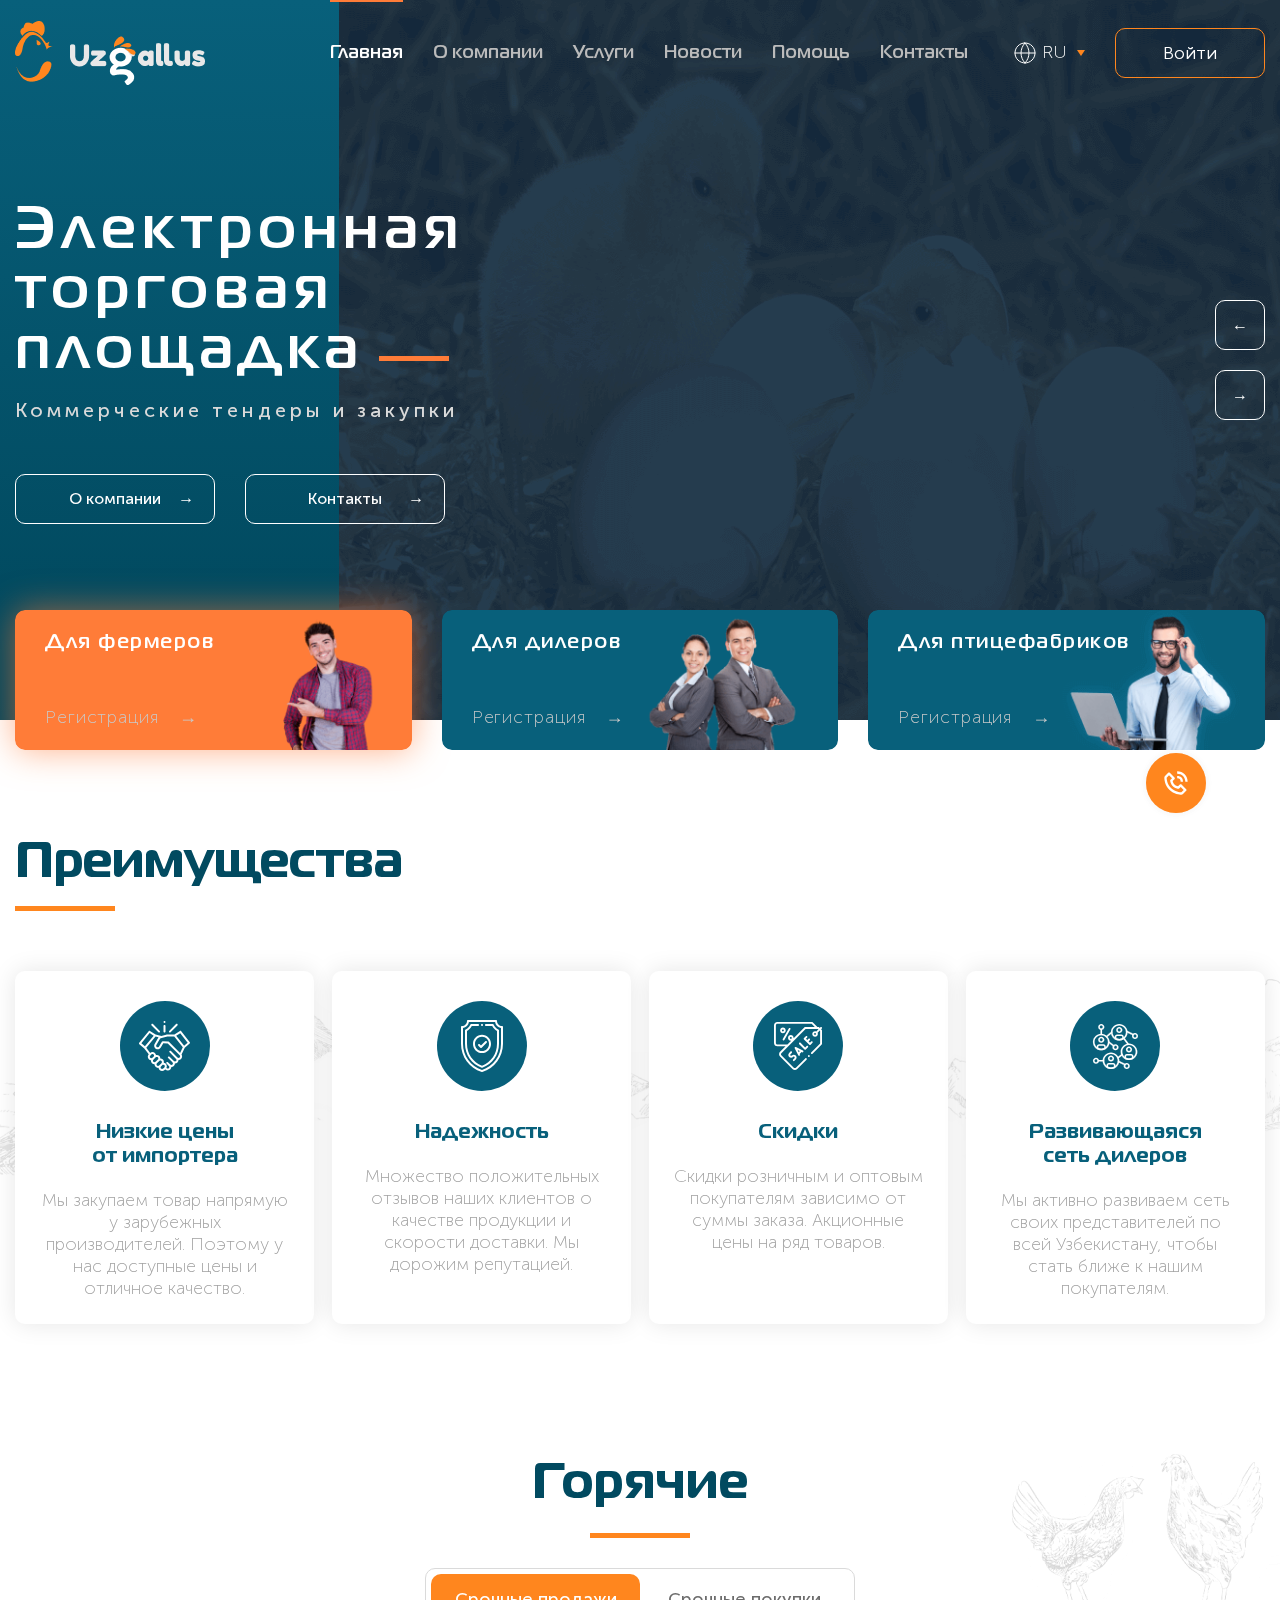
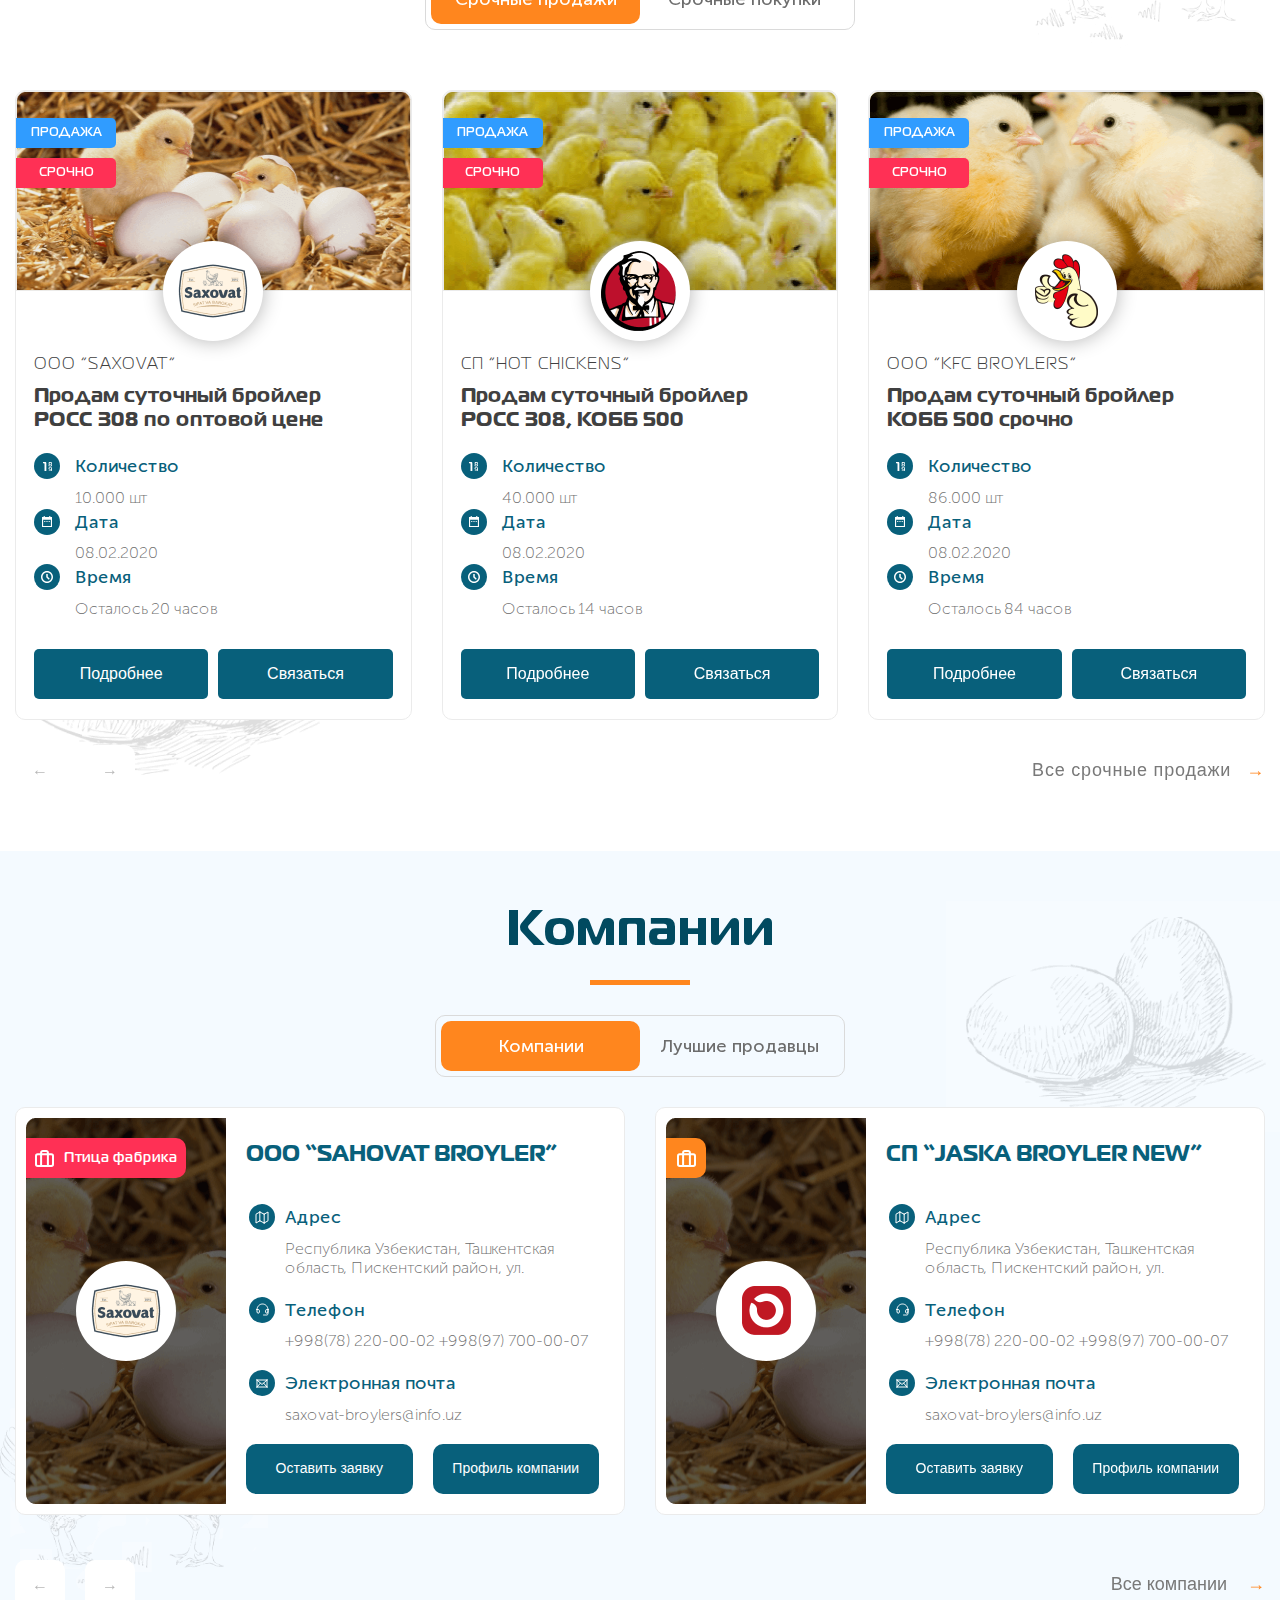
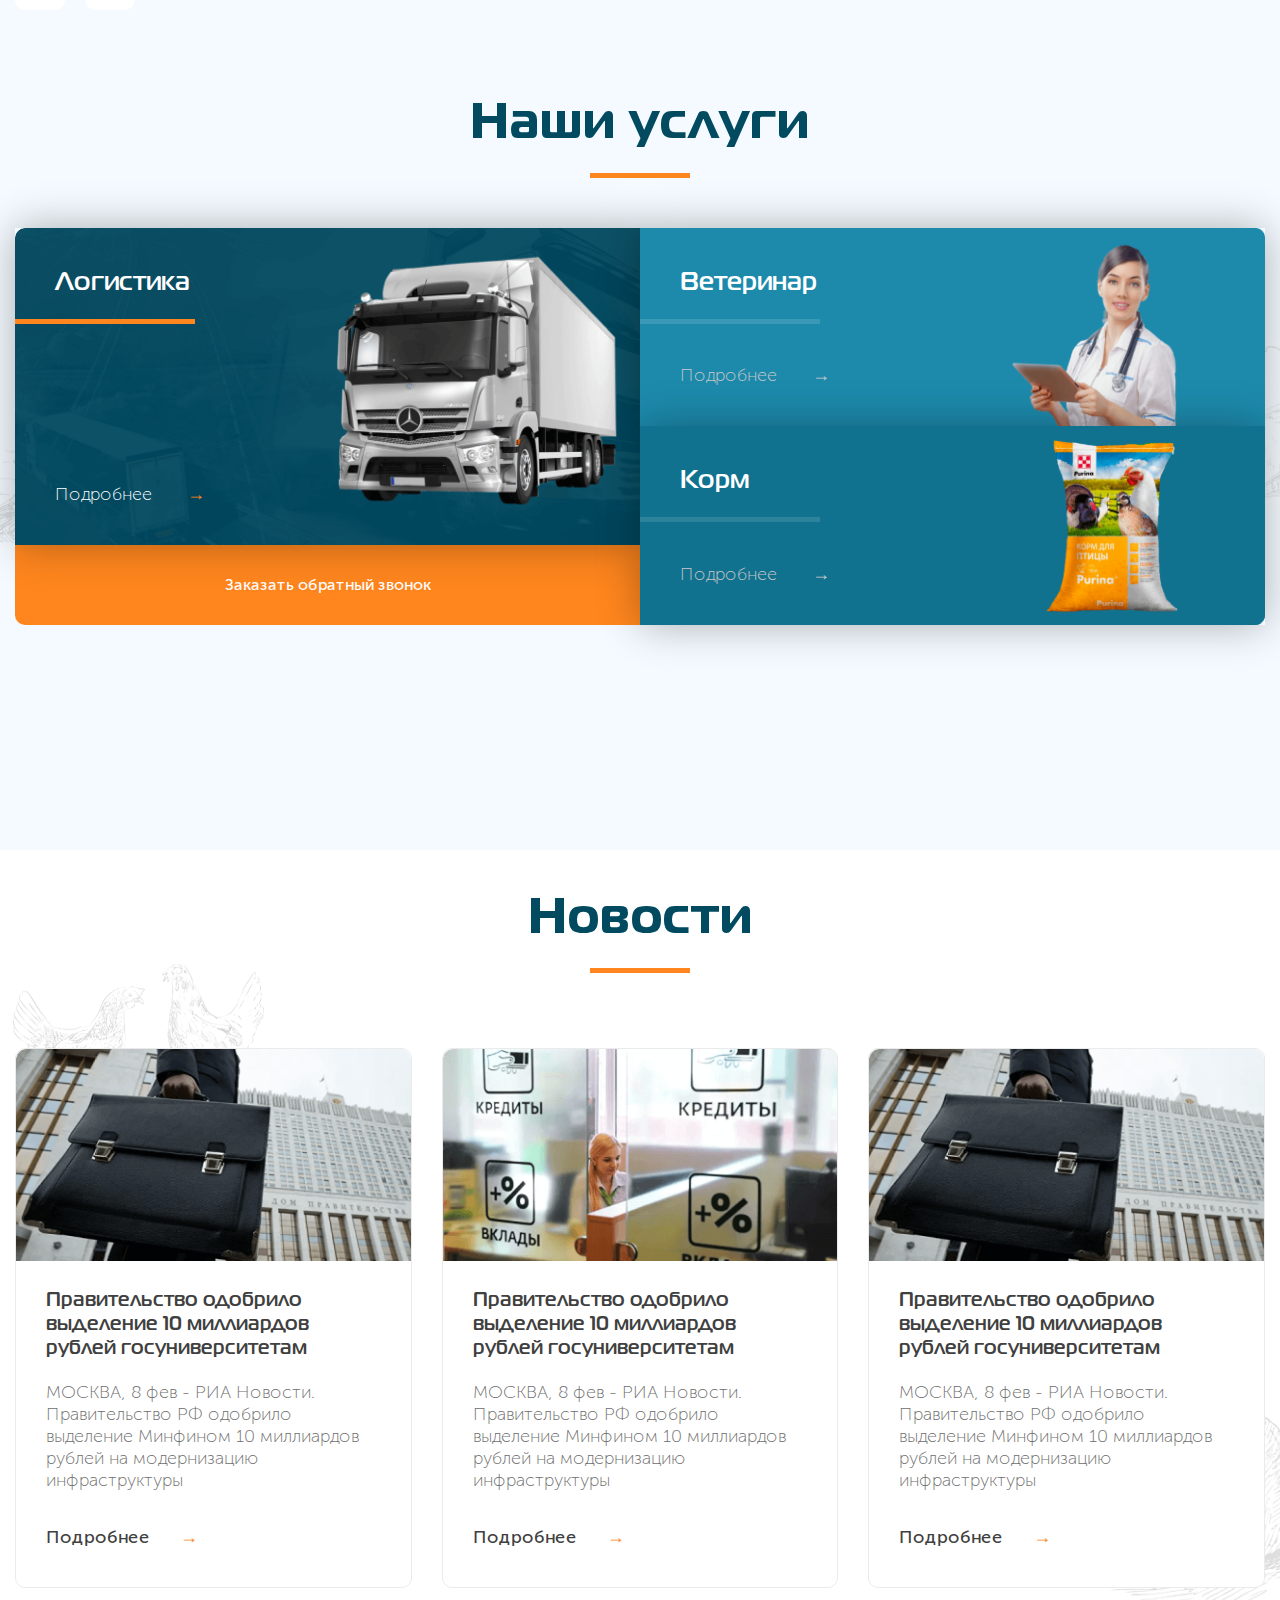
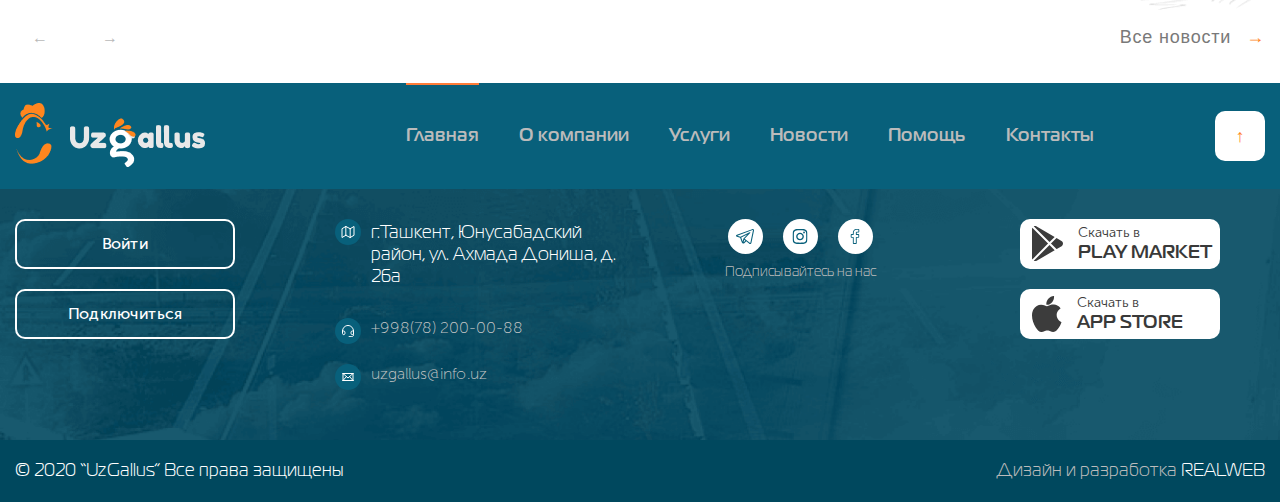
==== index.html @ 06e33c07 "add first" ====
<!DOCTYPE html>
<html lang="ru">
<head>
  <meta charset="utf-8"/>
  <meta name="viewport" content="width=device-width, initial-scale=1, shrink-to-fit=no"/>

  <link rel="shortcut icon" href="favicon/favicon.ico"/>
  <link rel="stylesheet" href="css/style.bundle.css"/>

  <title>Uzgallus</title>
</head>
<body>
<header class="header" id="top">
  <div class="container">
    <div class="row">
      <div class="col-12">
        <nav class="navbar navbar-expand-lg navbar-dark header_navbar">
          <a class="navbar-brand header_navbar_brand" href="/">
            <img src="./img/logo.png" alt="logo">
          </a>

          <div class="collapse navbar-collapse header_navbar_collapse" id="navbarHeaderContent">
            <ul class="navbar-nav header_navbar_collapse_nav">
              <li class="header_navbar_collapse_nav_item active">
                <div class="header_navbar_collapse_nav_item_pad">
                  <a class="header_navbar_collapse_nav_item_link" href="/">Главная</a>
                </div>
              </li>
              <li class="header_navbar_collapse_nav_item">
                <div class="header_navbar_collapse_nav_item_pad">
                  <a class="header_navbar_collapse_nav_item_link" href="/about.html">О компании</a>
                </div>
              </li>
              <li class="header_navbar_collapse_nav_item">
                <div class="header_navbar_collapse_nav_item_pad">
                  <a class="header_navbar_collapse_nav_item_link" href="/service.html">Услуги</a>
                </div>
              </li>
              <li class="header_navbar_collapse_nav_item">
                <div class="header_navbar_collapse_nav_item_pad">
                  <a class="header_navbar_collapse_nav_item_link" href="/news.html">Новости</a>
                </div>
              </li>
              <li class="header_navbar_collapse_nav_item">
                <div class="header_navbar_collapse_nav_item_pad">
                  <a class="header_navbar_collapse_nav_item_link" href="#">Помощь</a>
                </div>
              </li>
              <li class="header_navbar_collapse_nav_item">
                <div class="header_navbar_collapse_nav_item_pad">
                  <a class="header_navbar_collapse_nav_item_link" href="/contacts.html">Контакты</a>
                </div>
              </li>
            </ul>
          </div>
          <div class="header_navbar_lang">
            <ul class="nav">
              <div class="d-flex align-items-center dropdown">
                <a class="nav-link header_navbar_lang_menu_link" data-toggle="dropdown" href="#" role="button"
                   aria-haspopup="true" aria-expanded="false">
                  <span class="icon-bottom header_navbar_lang_menu_link-icon">
                    <svg width="24" height="24" viewBox="0 0 24 24" fill="none" xmlns="http://www.w3.org/2000/svg">
                      <path
                          d="M12 22C17.5228 22 22 17.5228 22 12C22 6.47715 17.5228 2 12 2C6.47715 2 2 6.47715 2 12C2 17.5228 6.47715 22 12 22Z"
                          stroke="white" stroke-linecap="round" stroke-linejoin="round"/>
                      <path d="M2 12H22" stroke="white" stroke-linecap="round" stroke-linejoin="round"/>
                      <path
                          d="M12 2C14.5013 4.73835 15.9228 8.29203 16 12C15.9228 15.708 14.5013 19.2616 12 22C9.49872 19.2616 8.07725 15.708 8 12C8.07725 8.29203 9.49872 4.73835 12 2V2Z"
                          stroke="white" stroke-linecap="round" stroke-linejoin="round"/>
                    </svg>
                  </span>
                  <span class="header_navbar_lang_menu_link-text">Ru</span>
                </a>
                <div class="dropdown-menu header_navbar_lang_menu_dropdown">
                  <a class="dropdown-item header_navbar_lang_menu_dropdown_item" href="#">Uz</a>
                  <a class="dropdown-item header_navbar_lang_menu_dropdown_item" href="#">En</a>
                </div>
              </div>
            </ul>
          </div>
          <div class="header_navbar_profile">
            <a class="btn btn-header" type="submit" href="#">Войти</a>
          </div>

          <button class="navbar-toggler order-lg-1" type="button" data-toggle="collapse" data-target="#navbarHeaderContent"
                  aria-controls="navbarHeaderContent" aria-expanded="false" aria-label="Toggle navigation">
            <span class="navbar-toggler-icon"></span>
          </button>
        </nav>
      </div>
    </div>
  </div>
</header>


<main>
  <section class="content">
    <div class="content_top">
      <div id="carouselExampleControls" class="carousel slide" data-ride="carousel" data-interval="false">
        <div class="carousel-inner">
          <div class="carousel-item active">
            <div class="content_top_img">
              <img src="./img/Rectangle 35.png" alt="content-top-img">
            </div>
            <div class="content_top_block">
              <div class="container">
                <div class="row">
                  <div class="col">
                    <div class="content_top_block_left">
                      <div class="content_top_block_left_info">
                        <h1>Электронная торговая площадка <span
                            class="content_top_block_left_info_hyphen"></span></h1>
                        <p>Коммерческие тендеры и закупки</p>
                      </div>
                      <div class="content_top_block_left_btn">
                        <a href="#" class="btn">
                          О компании
                        </a>
                        <a href="#" class="btn">
                          Контакты
                        </a>
                      </div>
                    </div>
                  </div>
                </div>
              </div>
            </div>
          </div>
          <div class="carousel-item">
            <div class="content_top_img">
              <img src="./img/Rectangle 35.png" alt="content-top-img">
            </div>
            <div class="content_top_block">
              <div class="container">
                <div class="row">
                  <div class="col">
                    <div class="content_top_block_left">
                      <div class="content_top_block_left_info">
                        <h1>Электронная торговая площадка <span
                            class="content_top_block_left_info_hyphen"></span></h1>
                        <p>Коммерческие тендеры и закупки</p>
                      </div>
                      <div class="content_top_block_left_btn">
                        <a href="#" class="btn">
                          О компании
                        </a>
                        <a href="#" class="btn">
                          Контакты
                        </a>
                      </div>
                    </div>
                  </div>
                </div>
              </div>
            </div>
          </div>
          <div class="carousel-item">
            <div class="content_top_img">
              <img src="./img/Rectangle 35.png" alt="content-top-img">
            </div>
            <div class="content_top_block">
              <div class="container">
                <div class="row">
                  <div class="col">
                    <div class="content_top_block_left">
                      <div class="content_top_block_left_info">
                        <h1>Электронная торговая площадка <span
                            class="content_top_block_left_info_hyphen"></span></h1>
                        <p>Коммерческие тендеры и закупки</p>
                      </div>
                      <div class="content_top_block_left_btn">
                        <a href="#" class="btn">
                          О компании
                        </a>
                        <a href="#" class="btn">
                          Контакты
                        </a>
                      </div>
                    </div>
                  </div>
                </div>
              </div>
            </div>
          </div>
        </div>
        <div class="content_top_right">
          <div class="container">
            <div class="row">
              <div class="col-12">
                <div class="content_top_right_control">
                  <div class="content_top_right_arrow carousel-control-prev">
                    <a class="btn content_top_right_arrow-left" href="#carouselExampleControls"
                       role="button" data-slide="prev">←</a>
                  </div>
                  <div class="content_top_right_arrow carousel-control-next">
                    <a class="btn content_top_right_arrow-right" href="#carouselExampleControls"
                       role="button" data-slide="next">→</a>
                  </div>
                </div>
              </div>
            </div>
          </div>
        </div>
      </div>
    </div>
    <div class="content_registr">
      <div class="container">
        <div class="row">
          <div class="col-lg-4 col-md-6">
            <div class="content_registr_block">
              <a href="#" class="content_registr_block_url registr_shadow" data-toggle="modal" data-target="#RegistrModalCenter">
                <img src="./img/registr-1.png" alt="content-registr">
                <div class="content_registr_block_url_info">
                  <h4>Для фермеров</h4>
                  <p>Регистрация <span>→</span></p>
                </div>
              </a>
            </div>
          </div>
          <div class="col-lg-4 col-md-6">
            <div class="content_registr_block">
              <a href="#" class="content_registr_block_url">
                <img src="./img/registr-2.png" alt="content-registr">
                <div class="content_registr_block_url_info">
                  <h4>Для дилеров</h4>
                  <p>Регистрация <span>→</span></p>
                </div>
              </a>
            </div>
          </div>
          <div class="col-lg-4">
            <div class="content_registr_block">
              <a href="#" class="content_registr_block_url content_registr_block_center">
                <img src="./img/registr-3.png" alt="content-registr">
                <div class="content_registr_block_url_info">
                  <h4>Для птицефабриков</h4>
                  <p>Регистрация <span>→</span></p>
                </div>
              </a>
            </div>
          </div>
        </div>
      </div>
    </div>
    <div class="content_benefits">
      <div class="content_benefits_img">
        <img src="./img/benefist.png" alt="benefist-img">
      </div>
      <div class="container">
        <div class="row">
          <div class="col-12">
            <div class="content_benefits_header">
              <h2>Преимущества</h2>
              <span></span>
            </div>
          </div>
        </div>
        <div class="row no-gutters">
          <div class="col-sm-6 col-lg-3 content_benefits_col">
            <div class="content_benefits_pad">
              <div class="content_benefits_block">
                <div class="content_benefits_block_icon">
                  <img src="./img/icon/partner-min.svg" alt="parner">
                </div>
                <div class="content_benefits_block_info">
                  <h4>Низкие цены <br/> от импортера</h4>
                  <p>Мы закупаем товар напрямую у зарубежных производителей. Поэтому у нас доступные цены
                    и отличное качество.</p>
                </div>
              </div>
            </div>
          </div>
          <div class="col-sm-6 col-lg-3 content_benefits_col">
            <div class="content_benefits_pad">
              <div class="content_benefits_block">
                <div class="content_benefits_block_icon">
                  <img src="./img/icon/shield-min.svg" alt="parner">
                </div>
                <div class="content_benefits_block_info">
                  <h4>Надежность</h4>
                  <p>Множество положительных отзывов наших клиентов о качестве продукции и скорости
                    доставки. Мы дорожим репутацией.</p>
                </div>
              </div>
            </div>
          </div>
          <div class="col-sm-6 col-lg-3 content_benefits_col">
            <div class="content_benefits_pad">
              <div class="content_benefits_block">
                <div class="content_benefits_block_icon">
                  <img src="./img/icon/sales-min.svg" alt="parner">
                </div>
                <div class="content_benefits_block_info">
                  <h4>Скидки</h4>
                  <p>Скидки розничным и оптовым покупателям зависимо от суммы заказа. Акционные цены на
                    ряд товаров.</p>
                </div>
              </div>
            </div>
          </div>
          <div class="col-sm-6 col-lg-3 content_benefits_col">
            <div class="content_benefits_pad">
              <div class="content_benefits_block">
                <div class="content_benefits_block_icon">
                  <img src="./img/icon/net-min.svg" alt="parner">
                </div>
                <div class="content_benefits_block_info">
                  <h4>Развивающаяся <br/> сеть дилеров</h4>
                  <p>Мы активно развиваем сеть своих представителей по всей Узбекистану, чтобы стать ближе
                    к нашим покупателям.</p>
                </div>
              </div>
            </div>
          </div>
        </div>
      </div>
    </div>
    <div class="content_hot">
      <div class="content_hot_img">
        <div class="content_hot_img_left">
          <img src="./img/imaps-eggs 2.png" alt="company-left-img">
        </div>
        <div class="content_hot_img_right">
          <img src="./img/imain-chickens 1.png" alt="company-right-img">
        </div>
      </div>
      <div class="container">
        <div class="row">
          <div class="col-12">
            <div class="content_hot_header">
              <h2>Горячие</h2>
              <span></span>
            </div>
            <div class="content_hot_tab">
              <ul class="nav content_hot_tab_nav" role="tablist">
                <li class="nav-item content_hot_tab_nav_item">
                  <a class="nav-link content_hot_tab_nav_item_link active" id="sales-tab"
                     data-toggle="pill" href="#sales" role="tab" aria-controls="sales"
                     aria-selected="true">
                    Срочные продажи
                  </a>
                </li>
                <li class="nav-item content_hot_tab_nav_item">
                  <a class="nav-link content_hot_tab_nav_item_link" id="purchases-tab"
                     data-toggle="pill" href="#purchases" role="tab" aria-controls="purchases"
                     aria-selected="false">
                    Срочные покупки
                  </a>
                </li>
              </ul>
            </div>
          </div>
        </div>
        <div class="content_hot_tab-content">
          <div class="tab-content">
            <div class="tab-pane fade show text-center active tab_content" id="sales" role="tabpanel"
                 aria-labelledby="home-tab">
              <div id="carousel-fourth" class="carousel slide" data-ride="carousel" data-interval="false">
                <div class="carousel-inner">
                  <div class="carousel-item active">
                    <div class="row">
                      <div class="col-md-4">
                        <div class="content_hot_pad">
                          <div class="content_hot_block">
                            <div class="content_hot_block_img">
                              <img src="./img/Rectangle 582.png" alt="company-img" class="content_hot_block_img-main">
                              <div class="content_hot_block_img_info">
                                <div class="content_hot_block_img_info_top">
                                  <div
                                      class="content_hot_block_img_info_top_child content_hot_block_img_info_top_child_blue">
                                    <p>ПРОДАЖА</p>
                                  </div>
                                  <div
                                      class="content_hot_block_img_info_top_child content_hot_block_img_info_top_child_red">
                                    <p>СРОЧНО</p>
                                  </div>
                                </div>
                                <div class="content_hot_block_img_info_center">
                                  <img src="./img/saxovat.png" alt="company-img-info">
                                </div>
                              </div>
                            </div>
                            <div class="content_hot_block_info">
                              <div class="content_hot_block_info_header">
                                <p>OOO ”SAXOVAT”</p>
                                <h3>Продам суточный бройлер РОСС 308 по оптовой
                                  цене</h3>
                              </div>
                              <div class="content_hot_block_info_center">
                                <div class="content_hot_block_info_center_icon">
                                  <img src="./img/icon/quantity-min.svg" alt="quently-img">
                                </div>
                                <div class="content_hot_block_info_center_text">
                                  <h4>Количество</h4>
                                  <p>10.000 шт</p>
                                </div>
                              </div>
                              <div class="content_hot_block_info_center content_hot_block_info_center_pad">
                                <div class="content_hot_block_info_center_icon">
                                  <img src="./img/icon/date-min.svg" alt="date-img">
                                </div>
                                <div class="content_hot_block_info_center_text">
                                  <h4>Дата</h4>
                                  <p>08.02.2020</p>
                                </div>
                              </div>
                              <div class="content_hot_block_info_center content_hot_block_info_center_pad">
                                <div class="content_hot_block_info_center_icon">
                                  <img src="./img/icon/clock-min.svg" alt="clock-img">
                                </div>
                                <div class="content_hot_block_info_center_text">
                                  <h4>Время</h4>
                                  <p>Осталось 20 часов</p>
                                </div>
                              </div>
                              <div class="content_hot_block_info_footer">
                                <a href="#" class="btn btn-blue">Подробнее</a>
                                <a href="#" class="btn btn-blue">Связаться </a>
                              </div>
                            </div>
                          </div>
                        </div>
                      </div>
                      <div class="col-md-4">
                        <div class="content_hot_pad">
                          <div class="content_hot_block">
                            <div class="content_hot_block_img">
                              <img src="./img/Rectangle 608.png" alt="company-img" class="content_hot_block_img-main">
                              <div class="content_hot_block_img_info">
                                <div class="content_hot_block_img_info_top">
                                  <div
                                      class="content_hot_block_img_info_top_child content_hot_block_img_info_top_child_blue">
                                    <p>ПРОДАЖА</p>
                                  </div>
                                  <div
                                      class="content_hot_block_img_info_top_child content_hot_block_img_info_top_child_red">
                                    <p>СРОЧНО</p>
                                  </div>
                                </div>
                                <div class="content_hot_block_img_info_center">
                                  <img src="./img/icon-second.png"
                                       alt="company-img-info">
                                </div>
                              </div>
                            </div>
                            <div class="content_hot_block_info">
                              <div class="content_hot_block_info_header">
                                <p>СП ”HOT CHICKENS” </p>
                                <h3>Продам суточный бройлер РОСС 308, КОББ 500 </h3>
                              </div>
                              <div class="content_hot_block_info_center">
                                <div class="content_hot_block_info_center_icon">
                                  <img src="./img/icon/quantity-min.svg" alt="quently-img">
                                </div>
                                <div class="content_hot_block_info_center_text">
                                  <h4>Количество</h4>
                                  <p>40.000 шт</p>
                                </div>
                              </div>
                              <div class="content_hot_block_info_center content_hot_block_info_center_pad">
                                <div class="content_hot_block_info_center_icon">
                                  <img src="./img/icon/date-min.svg" alt="date-img">
                                </div>
                                <div class="content_hot_block_info_center_text">
                                  <h4>Дата</h4>
                                  <p>08.02.2020</p>
                                </div>
                              </div>
                              <div class="content_hot_block_info_center content_hot_block_info_center_pad">
                                <div class="content_hot_block_info_center_icon">
                                  <img src="./img/icon/clock-min.svg" alt="clock-img">
                                </div>
                                <div class="content_hot_block_info_center_text">
                                  <h4>Время</h4>
                                  <p>Осталось 14 часов</p>
                                </div>
                              </div>
                              <div class="content_hot_block_info_footer">
                                <a href="#" class="btn btn-blue">Подробнее</a>
                                <a href="#" class="btn btn-blue">Связаться </a>
                              </div>
                            </div>
                          </div>
                        </div>
                      </div>
                      <div class="col-md-4">
                        <div class="content_hot_pad">
                          <div class="content_hot_block">
                            <div class="content_hot_block_img">
                              <img src="./img/Rectangle 614.png" alt="company-img" class="content_hot_block_img-main">
                              <div class="content_hot_block_img_info">
                                <div class="content_hot_block_img_info_top">
                                  <div
                                      class="content_hot_block_img_info_top_child content_hot_block_img_info_top_child_blue">
                                    <p>ПРОДАЖА</p>
                                  </div>
                                  <div
                                      class="content_hot_block_img_info_top_child content_hot_block_img_info_top_child_red">
                                    <p>СРОЧНО</p>
                                  </div>
                                </div>
                                <div class="content_hot_block_img_info_center">
                                  <img src="./img/icon-third.png"
                                       alt="company-img-info">
                                </div>
                              </div>
                            </div>
                            <div class="content_hot_block_info">
                              <div class="content_hot_block_info_header">
                                <p>OOO ”KFC BROYLERS”</p>
                                <h3>Продам суточный бройлер КОББ 500 срочно</h3>
                              </div>
                              <div class="content_hot_block_info_center">
                                <div class="content_hot_block_info_center_icon">
                                  <img src="./img/icon/quantity-min.svg" alt="quently-img">
                                </div>
                                <div class="content_hot_block_info_center_text">
                                  <h4>Количество</h4>
                                  <p>86.000 шт</p>
                                </div>
                              </div>
                              <div class="content_hot_block_info_center content_hot_block_info_center_pad">
                                <div class="content_hot_block_info_center_icon">
                                  <img src="./img/icon/date-min.svg" alt="date-img">
                                </div>
                                <div class="content_hot_block_info_center_text">
                                  <h4>Дата</h4>
                                  <p>08.02.2020</p>
                                </div>
                              </div>
                              <div class="content_hot_block_info_center content_hot_block_info_center_pad">
                                <div class="content_hot_block_info_center_icon">
                                  <img src="./img/icon/clock-min.svg" alt="clock-img">
                                </div>
                                <div class="content_hot_block_info_center_text">
                                  <h4>Время</h4>
                                  <p>Осталось 84 часов</p>
                                </div>
                              </div>
                              <div class="content_hot_block_info_footer">
                                <a href="#" class="btn btn-blue">Подробнее</a>
                                <a href="#" class="btn btn-blue">Связаться </a>
                              </div>
                            </div>
                          </div>
                        </div>
                      </div>
                    </div>
                  </div>
                  <div class="carousel-item">
                    <div class="row">
                      <div class="col-md-4">
                        <div class="content_hot_pad">
                          <div class="content_hot_block">
                            <div class="content_hot_block_img">
                              <img src="./img/Rectangle 582.png" alt="company-img" class="content_hot_block_img-main">
                              <div class="content_hot_block_img_info">
                                <div class="content_hot_block_img_info_top">
                                  <div
                                      class="content_hot_block_img_info_top_child content_hot_block_img_info_top_child_blue">
                                    <p>ПРОДАЖА</p>
                                  </div>
                                  <div
                                      class="content_hot_block_img_info_top_child content_hot_block_img_info_top_child_red">
                                    <p>СРОЧНО</p>
                                  </div>
                                </div>
                                <div class="content_hot_block_img_info_center">
                                  <img src="./img/saxovat.png" alt="company-img-info">
                                </div>
                              </div>
                            </div>
                            <div class="content_hot_block_info">
                              <div class="content_hot_block_info_header">
                                <p>OOO ”SAXOVAT”</p>
                                <h3>Продам суточный бройлер РОСС 308 по оптовой
                                  цене</h3>
                              </div>
                              <div class="content_hot_block_info_center">
                                <div class="content_hot_block_info_center_icon">
                                  <img src="./img/icon/quantity-min.svg" alt="quently-img">
                                </div>
                                <div class="content_hot_block_info_center_text">
                                  <h4>Количество</h4>
                                  <p>10.000 шт</p>
                                </div>
                              </div>
                              <div class="content_hot_block_info_center content_hot_block_info_center_pad">
                                <div class="content_hot_block_info_center_icon">
                                  <img src="./img/icon/date-min.svg" alt="date-img">
                                </div>
                                <div class="content_hot_block_info_center_text">
                                  <h4>Дата</h4>
                                  <p>08.02.2020</p>
                                </div>
                              </div>
                              <div class="content_hot_block_info_center content_hot_block_info_center_pad">
                                <div class="content_hot_block_info_center_icon">
                                  <img src="./img/icon/clock-min.svg" alt="clock-img">
                                </div>
                                <div class="content_hot_block_info_center_text">
                                  <h4>Время</h4>
                                  <p>Осталось 20 часов</p>
                                </div>
                              </div>
                              <div class="content_hot_block_info_footer">
                                <a href="#" class="btn btn-blue">Подробнее</a>
                                <a href="#" class="btn btn-blue">Связаться </a>
                              </div>
                            </div>
                          </div>
                        </div>
                      </div>
                      <div class="col-md-4">
                        <div class="content_hot_pad">
                          <div class="content_hot_block">
                            <div class="content_hot_block_img">
                              <img src="./img/Rectangle 608.png" alt="company-img" class="content_hot_block_img-main">
                              <div class="content_hot_block_img_info">
                                <div class="content_hot_block_img_info_top">
                                  <div
                                      class="content_hot_block_img_info_top_child content_hot_block_img_info_top_child_blue">
                                    <p>ПРОДАЖА</p>
                                  </div>
                                  <div
                                      class="content_hot_block_img_info_top_child content_hot_block_img_info_top_child_red">
                                    <p>СРОЧНО</p>
                                  </div>
                                </div>
                                <div class="content_hot_block_img_info_center">
                                  <img src="./img/icon-second.png"
                                       alt="company-img-info">
                                </div>
                              </div>
                            </div>
                            <div class="content_hot_block_info">
                              <div class="content_hot_block_info_header">
                                <p>СП ”HOT CHICKENS” </p>
                                <h3>Продам суточный бройлер РОСС 308, КОББ 500 </h3>
                              </div>
                              <div class="content_hot_block_info_center">
                                <div class="content_hot_block_info_center_icon">
                                  <img src="./img/icon/quantity-min.svg" alt="quently-img">
                                </div>
                                <div class="content_hot_block_info_center_text">
                                  <h4>Количество</h4>
                                  <p>40.000 шт</p>
                                </div>
                              </div>
                              <div class="content_hot_block_info_center content_hot_block_info_center_pad">
                                <div class="content_hot_block_info_center_icon">
                                  <img src="./img/icon/date-min.svg" alt="date-img">
                                </div>
                                <div class="content_hot_block_info_center_text">
                                  <h4>Дата</h4>
                                  <p>08.02.2020</p>
                                </div>
                              </div>
                              <div class="content_hot_block_info_center content_hot_block_info_center_pad">
                                <div class="content_hot_block_info_center_icon">
                                  <img src="./img/icon/clock-min.svg" alt="clock-img">
                                </div>
                                <div class="content_hot_block_info_center_text">
                                  <h4>Время</h4>
                                  <p>Осталось 14 часов</p>
                                </div>
                              </div>
                              <div class="content_hot_block_info_footer">
                                <a href="#" class="btn btn-blue">Подробнее</a>
                                <a href="#" class="btn btn-blue">Связаться </a>
                              </div>
                            </div>
                          </div>
                        </div>
                      </div>
                      <div class="col-md-4">
                        <div class="content_hot_pad">
                          <div class="content_hot_block">
                            <div class="content_hot_block_img">
                              <img src="./img/Rectangle 614.png" alt="company-img" class="content_hot_block_img-main">
                              <div class="content_hot_block_img_info">
                                <div class="content_hot_block_img_info_top">
                                  <div
                                      class="content_hot_block_img_info_top_child content_hot_block_img_info_top_child_blue">
                                    <p>ПРОДАЖА</p>
                                  </div>
                                  <div
                                      class="content_hot_block_img_info_top_child content_hot_block_img_info_top_child_red">
                                    <p>СРОЧНО</p>
                                  </div>
                                </div>
                                <div class="content_hot_block_img_info_center">
                                  <img src="./img/icon-third.png"
                                       alt="company-img-info">
                                </div>
                              </div>
                            </div>
                            <div class="content_hot_block_info">
                              <div class="content_hot_block_info_header">
                                <p>OOO ”KFC BROYLERS”</p>
                                <h3>Продам суточный бройлер КОББ 500 срочно</h3>
                              </div>
                              <div class="content_hot_block_info_center">
                                <div class="content_hot_block_info_center_icon">
                                  <img src="./img/icon/quantity-min.svg" alt="quently-img">
                                </div>
                                <div class="content_hot_block_info_center_text">
                                  <h4>Количество</h4>
                                  <p>86.000 шт</p>
                                </div>
                              </div>
                              <div class="content_hot_block_info_center content_hot_block_info_center_pad">
                                <div class="content_hot_block_info_center_icon">
                                  <img src="./img/icon/date-min.svg" alt="date-img">
                                </div>
                                <div class="content_hot_block_info_center_text">
                                  <h4>Дата</h4>
                                  <p>08.02.2020</p>
                                </div>
                              </div>
                              <div class="content_hot_block_info_center content_hot_block_info_center_pad">
                                <div class="content_hot_block_info_center_icon">
                                  <img src="./img/icon/clock-min.svg" alt="clock-img">
                                </div>
                                <div class="content_hot_block_info_center_text">
                                  <h4>Время</h4>
                                  <p>Осталось 84 часов</p>
                                </div>
                              </div>
                              <div class="content_hot_block_info_footer">
                                <a href="#" class="btn btn-blue">Подробнее</a>
                                <a href="#" class="btn btn-blue">Связаться </a>
                              </div>
                            </div>
                          </div>
                        </div>
                      </div>
                    </div>
                  </div>
                  <div class="carousel-item">
                    <div class="row">
                      <div class="col-md-4">
                        <div class="content_hot_pad">
                          <div class="content_hot_block">
                            <div class="content_hot_block_img">
                              <img src="./img/Rectangle 582.png" alt="company-img" class="content_hot_block_img-main">
                              <div class="content_hot_block_img_info">
                                <div class="content_hot_block_img_info_top">
                                  <div
                                      class="content_hot_block_img_info_top_child content_hot_block_img_info_top_child_blue">
                                    <p>ПРОДАЖА</p>
                                  </div>
                                  <div
                                      class="content_hot_block_img_info_top_child content_hot_block_img_info_top_child_red">
                                    <p>СРОЧНО</p>
                                  </div>
                                </div>
                                <div class="content_hot_block_img_info_center">
                                  <img src="./img/saxovat.png" alt="company-img-info">
                                </div>
                              </div>
                            </div>
                            <div class="content_hot_block_info">
                              <div class="content_hot_block_info_header">
                                <p>OOO ”SAXOVAT”</p>
                                <h3>Продам суточный бройлер РОСС 308 по оптовой
                                  цене</h3>
                              </div>
                              <div class="content_hot_block_info_center">
                                <div class="content_hot_block_info_center_icon">
                                  <img src="./img/icon/quantity-min.svg" alt="quently-img">
                                </div>
                                <div class="content_hot_block_info_center_text">
                                  <h4>Количество</h4>
                                  <p>10.000 шт</p>
                                </div>
                              </div>
                              <div class="content_hot_block_info_center content_hot_block_info_center_pad">
                                <div class="content_hot_block_info_center_icon">
                                  <img src="./img/icon/date-min.svg" alt="date-img">
                                </div>
                                <div class="content_hot_block_info_center_text">
                                  <h4>Дата</h4>
                                  <p>08.02.2020</p>
                                </div>
                              </div>
                              <div class="content_hot_block_info_center content_hot_block_info_center_pad">
                                <div class="content_hot_block_info_center_icon">
                                  <img src="./img/icon/clock-min.svg" alt="clock-img">
                                </div>
                                <div class="content_hot_block_info_center_text">
                                  <h4>Время</h4>
                                  <p>Осталось 20 часов</p>
                                </div>
                              </div>
                              <div class="content_hot_block_info_footer">
                                <a href="#" class="btn btn-blue">Подробнее</a>
                                <a href="#" class="btn btn-blue">Связаться </a>
                              </div>
                            </div>
                          </div>
                        </div>
                      </div>
                      <div class="col-md-4">
                        <div class="content_hot_pad">
                          <div class="content_hot_block">
                            <div class="content_hot_block_img">
                              <img src="./img/Rectangle 608.png" alt="company-img" class="content_hot_block_img-main">
                              <div class="content_hot_block_img_info">
                                <div class="content_hot_block_img_info_top">
                                  <div
                                      class="content_hot_block_img_info_top_child content_hot_block_img_info_top_child_blue">
                                    <p>ПРОДАЖА</p>
                                  </div>
                                  <div
                                      class="content_hot_block_img_info_top_child content_hot_block_img_info_top_child_red">
                                    <p>СРОЧНО</p>
                                  </div>
                                </div>
                                <div class="content_hot_block_img_info_center">
                                  <img src="./img/icon-second.png"
                                       alt="company-img-info">
                                </div>
                              </div>
                            </div>
                            <div class="content_hot_block_info">
                              <div class="content_hot_block_info_header">
                                <p>СП ”HOT CHICKENS” </p>
                                <h3>Продам суточный бройлер РОСС 308, КОББ 500 </h3>
                              </div>
                              <div class="content_hot_block_info_center">
                                <div class="content_hot_block_info_center_icon">
                                  <img src="./img/icon/quantity-min.svg" alt="quently-img">
                                </div>
                                <div class="content_hot_block_info_center_text">
                                  <h4>Количество</h4>
                                  <p>40.000 шт</p>
                                </div>
                              </div>
                              <div class="content_hot_block_info_center content_hot_block_info_center_pad">
                                <div class="content_hot_block_info_center_icon">
                                  <img src="./img/icon/date-min.svg" alt="date-img">
                                </div>
                                <div class="content_hot_block_info_center_text">
                                  <h4>Дата</h4>
                                  <p>08.02.2020</p>
                                </div>
                              </div>
                              <div class="content_hot_block_info_center content_hot_block_info_center_pad">
                                <div class="content_hot_block_info_center_icon">
                                  <img src="./img/icon/clock-min.svg" alt="clock-img">
                                </div>
                                <div class="content_hot_block_info_center_text">
                                  <h4>Время</h4>
                                  <p>Осталось 14 часов</p>
                                </div>
                              </div>
                              <div class="content_hot_block_info_footer">
                                <a href="#" class="btn btn-blue">Подробнее</a>
                                <a href="#" class="btn btn-blue">Связаться </a>
                              </div>
                            </div>
                          </div>
                        </div>
                      </div>
                      <div class="col-md-4">
                        <div class="content_hot_pad">
                          <div class="content_hot_block">
                            <div class="content_hot_block_img">
                              <img src="./img/Rectangle 614.png" alt="company-img" class="content_hot_block_img-main">
                              <div class="content_hot_block_img_info">
                                <div class="content_hot_block_img_info_top">
                                  <div
                                      class="content_hot_block_img_info_top_child content_hot_block_img_info_top_child_blue">
                                    <p>ПРОДАЖА</p>
                                  </div>
                                  <div
                                      class="content_hot_block_img_info_top_child content_hot_block_img_info_top_child_red">
                                    <p>СРОЧНО</p>
                                  </div>
                                </div>
                                <div class="content_hot_block_img_info_center">
                                  <img src="./img/icon-third.png"
                                       alt="company-img-info">
                                </div>
                              </div>
                            </div>
                            <div class="content_hot_block_info">
                              <div class="content_hot_block_info_header">
                                <p>OOO ”KFC BROYLERS”</p>
                                <h3>Продам суточный бройлер КОББ 500 срочно</h3>
                              </div>
                              <div class="content_hot_block_info_center">
                                <div class="content_hot_block_info_center_icon">
                                  <img src="./img/icon/quantity-min.svg" alt="quently-img">
                                </div>
                                <div class="content_hot_block_info_center_text">
                                  <h4>Количество</h4>
                                  <p>86.000 шт</p>
                                </div>
                              </div>
                              <div class="content_hot_block_info_center content_hot_block_info_center_pad">
                                <div class="content_hot_block_info_center_icon">
                                  <img src="./img/icon/date-min.svg" alt="date-img">
                                </div>
                                <div class="content_hot_block_info_center_text">
                                  <h4>Дата</h4>
                                  <p>08.02.2020</p>
                                </div>
                              </div>
                              <div class="content_hot_block_info_center content_hot_block_info_center_pad">
                                <div class="content_hot_block_info_center_icon">
                                  <img src="./img/icon/clock-min.svg" alt="clock-img">
                                </div>
                                <div class="content_hot_block_info_center_text">
                                  <h4>Время</h4>
                                  <p>Осталось 84 часов</p>
                                </div>
                              </div>
                              <div class="content_hot_block_info_footer">
                                <a href="#" class="btn btn-blue">Подробнее</a>
                                <a href="#" class="btn btn-blue">Связаться </a>
                              </div>
                            </div>
                          </div>
                        </div>
                      </div>
                    </div>
                  </div>
                </div>
                <div class="content_hot_tab-content_bottom">
                  <div class="container no-padding">
                    <div class="row no-gutters">
                      <div class="col-12">
                        <div class="content_hot_tab-content_bottom_control">
                          <div class="content_hot_tab-content_bottom_arrow carousel-control-prev">
                            <a class="btn content_hot_tab-content_bottom_arrow-left"
                               href="#carousel-fourth" role="button" data-slide="prev">←</a>
                          </div>
                          <div class="content_hot_tab-content_bottom_arrow carousel-control-next">
                            <a class="btn content_hot_tab-content_bottom_arrow-right"
                               href="#carousel-fourth" role="button" data-slide="next">→</a>
                          </div>
                          <div class="content_hot_tab-content_bottom_all">
                            <a class="content_hot_tab-content_bottom_all_url" href="#">Все
                              срочные продажи<span>→</span></a>
                          </div>
                        </div>
                      </div>
                    </div>
                  </div>
                </div>
              </div>
            </div>
            <div class="tab-pane fade text-center tab_content" id="purchases" role="tabpanel"
                 aria-labelledby="profile-tab">
              <div id="carousel-fifth" class="carousel slide" data-ride="carousel" data-interval="false">
                <div class="carousel-inner">
                  <div class="carousel-item active">
                    <div class="row">
                      <div class="col-md-4">
                        <div class="content_hot_pad">
                          <div class="content_hot_block">
                            <div class="content_hot_block_img">
                              <img src="./img/Rectangle 582.png" alt="company-img" class="content_hot_block_img-main">
                              <div class="content_hot_block_img_info">
                                <div class="content_hot_block_img_info_top">
                                  <div
                                      class="content_hot_block_img_info_top_child content_hot_block_img_info_top_child_blue">
                                    <p>ПРОДАЖА</p>
                                  </div>
                                  <div
                                      class="content_hot_block_img_info_top_child content_hot_block_img_info_top_child_red">
                                    <p>СРОЧНО</p>
                                  </div>
                                </div>
                                <div class="content_hot_block_img_info_center">
                                  <img src="./img/saxovat.png" alt="company-img-info">
                                </div>
                              </div>
                            </div>
                            <div class="content_hot_block_info">
                              <div class="content_hot_block_info_header">
                                <p>OOO ”SAX”</p>
                                <h3>Продам суточный бройлер РОСС 308 по оптовой
                                  цене</h3>
                              </div>
                              <div class="content_hot_block_info_center">
                                <div class="content_hot_block_info_center_icon">
                                  <img src="./img/icon/quantity-min.svg" alt="quently-img">
                                </div>
                                <div class="content_hot_block_info_center_text">
                                  <h4>Количество</h4>
                                  <p>10.000 шт</p>
                                </div>
                              </div>
                              <div class="content_hot_block_info_center content_hot_block_info_center_pad">
                                <div class="content_hot_block_info_center_icon">
                                  <img src="./img/icon/date-min.svg" alt="date-img">
                                </div>
                                <div class="content_hot_block_info_center_text">
                                  <h4>Дата</h4>
                                  <p>08.02.2020</p>
                                </div>
                              </div>
                              <div class="content_hot_block_info_center content_hot_block_info_center_pad">
                                <div class="content_hot_block_info_center_icon">
                                  <img src="./img/icon/clock-min.svg" alt="clock-img">
                                </div>
                                <div class="content_hot_block_info_center_text">
                                  <h4>Время</h4>
                                  <p>Осталось 20 часов</p>
                                </div>
                              </div>
                              <div class="content_hot_block_info_footer">
                                <a href="#" class="btn btn-blue">Подробнее</a>
                                <a href="#" class="btn btn-blue">Связаться </a>
                              </div>
                            </div>
                          </div>
                        </div>
                      </div>
                      <div class="col-md-4">
                        <div class="content_hot_pad">
                          <div class="content_hot_block">
                            <div class="content_hot_block_img">
                              <img src="./img/Rectangle 608.png" alt="company-img" class="content_hot_block_img-main">
                              <div class="content_hot_block_img_info">
                                <div class="content_hot_block_img_info_top">
                                  <div
                                      class="content_hot_block_img_info_top_child content_hot_block_img_info_top_child_blue">
                                    <p>ПРОДАЖА</p>
                                  </div>
                                  <div
                                      class="content_hot_block_img_info_top_child content_hot_block_img_info_top_child_red">
                                    <p>СРОЧНО</p>
                                  </div>
                                </div>
                                <div class="content_hot_block_img_info_center">
                                  <img src="./img/icon-second.png"
                                       alt="company-img-info">
                                </div>
                              </div>
                            </div>
                            <div class="content_hot_block_info">
                              <div class="content_hot_block_info_header">
                                <p>СП ”CHICKENS” </p>
                                <h3>Продам суточный бройлер РОСС 308, КОББ 500 </h3>
                              </div>
                              <div class="content_hot_block_info_center">
                                <div class="content_hot_block_info_center_icon">
                                  <img src="./img/icon/quantity-min.svg" alt="quently-img">
                                </div>
                                <div class="content_hot_block_info_center_text">
                                  <h4>Количество</h4>
                                  <p>40.000 шт</p>
                                </div>
                              </div>
                              <div class="content_hot_block_info_center content_hot_block_info_center_pad">
                                <div class="content_hot_block_info_center_icon">
                                  <img src="./img/icon/date-min.svg" alt="date-img">
                                </div>
                                <div class="content_hot_block_info_center_text">
                                  <h4>Дата</h4>
                                  <p>08.02.2020</p>
                                </div>
                              </div>
                              <div class="content_hot_block_info_center content_hot_block_info_center_pad">
                                <div class="content_hot_block_info_center_icon">
                                  <img src="./img/icon/clock-min.svg" alt="clock-img">
                                </div>
                                <div class="content_hot_block_info_center_text">
                                  <h4>Время</h4>
                                  <p>Осталось 14 часов</p>
                                </div>
                              </div>
                              <div class="content_hot_block_info_footer">
                                <a href="#" class="btn btn-blue">Подробнее</a>
                                <a href="#" class="btn btn-blue">Связаться </a>
                              </div>
                            </div>
                          </div>
                        </div>
                      </div>
                      <div class="col-md-4">
                        <div class="content_hot_pad">
                          <div class="content_hot_block">
                            <div class="content_hot_block_img">
                              <img src="./img/Rectangle 614.png" alt="company-img" class="content_hot_block_img-main">
                              <div class="content_hot_block_img_info">
                                <div class="content_hot_block_img_info_top">
                                  <div
                                      class="content_hot_block_img_info_top_child content_hot_block_img_info_top_child_blue">
                                    <p>ПРОДАЖА</p>
                                  </div>
                                  <div
                                      class="content_hot_block_img_info_top_child content_hot_block_img_info_top_child_red">
                                    <p>СРОЧНО</p>
                                  </div>
                                </div>
                                <div class="content_hot_block_img_info_center">
                                  <img src="./img/icon-third.png"
                                       alt="company-img-info">
                                </div>
                              </div>
                            </div>
                            <div class="content_hot_block_info">
                              <div class="content_hot_block_info_header">
                                <p>OOO ”KFC”</p>
                                <h3>Продам суточный бройлер КОББ 500 срочно</h3>
                              </div>
                              <div class="content_hot_block_info_center">
                                <div class="content_hot_block_info_center_icon">
                                  <img src="./img/icon/quantity-min.svg" alt="quently-img">
                                </div>
                                <div class="content_hot_block_info_center_text">
                                  <h4>Количество</h4>
                                  <p>86.000 шт</p>
                                </div>
                              </div>
                              <div class="content_hot_block_info_center content_hot_block_info_center_pad">
                                <div class="content_hot_block_info_center_icon">
                                  <img src="./img/icon/date-min.svg" alt="date-img">
                                </div>
                                <div class="content_hot_block_info_center_text">
                                  <h4>Дата</h4>
                                  <p>08.02.2020</p>
                                </div>
                              </div>
                              <div class="content_hot_block_info_center content_hot_block_info_center_pad">
                                <div class="content_hot_block_info_center_icon">
                                  <img src="./img/icon/clock-min.svg" alt="clock-img">
                                </div>
                                <div class="content_hot_block_info_center_text">
                                  <h4>Время</h4>
                                  <p>Осталось 84 часов</p>
                                </div>
                              </div>
                              <div class="content_hot_block_info_footer">
                                <a href="#" class="btn btn-blue">Подробнее</a>
                                <a href="#" class="btn btn-blue">Связаться </a>
                              </div>
                            </div>
                          </div>
                        </div>
                      </div>
                    </div>
                  </div>
                  <div class="carousel-item">
                    <div class="row">
                      <div class="col-md-4">
                        <div class="content_hot_pad">
                          <div class="content_hot_block">
                            <div class="content_hot_block_img">
                              <img src="./img/Rectangle 582.png" alt="company-img" class="content_hot_block_img-main">
                              <div class="content_hot_block_img_info">
                                <div class="content_hot_block_img_info_top">
                                  <div
                                      class="content_hot_block_img_info_top_child content_hot_block_img_info_top_child_blue">
                                    <p>ПРОДАЖА</p>
                                  </div>
                                  <div
                                      class="content_hot_block_img_info_top_child content_hot_block_img_info_top_child_red">
                                    <p>СРОЧНО</p>
                                  </div>
                                </div>
                                <div class="content_hot_block_img_info_center">
                                  <img src="./img/saxovat.png" alt="company-img-info">
                                </div>
                              </div>
                            </div>
                            <div class="content_hot_block_info">
                              <div class="content_hot_block_info_header">
                                <p>OOO ”SAXOVAT”</p>
                                <h3>Продам суточный бройлер РОСС 308 по оптовой
                                  цене</h3>
                              </div>
                              <div class="content_hot_block_info_center">
                                <div class="content_hot_block_info_center_icon">
                                  <img src="./img/icon/quantity-min.svg" alt="quently-img">
                                </div>
                                <div class="content_hot_block_info_center_text">
                                  <h4>Количество</h4>
                                  <p>10.000 шт</p>
                                </div>
                              </div>
                              <div class="content_hot_block_info_center content_hot_block_info_center_pad">
                                <div class="content_hot_block_info_center_icon">
                                  <img src="./img/icon/date-min.svg" alt="date-img">
                                </div>
                                <div class="content_hot_block_info_center_text">
                                  <h4>Дата</h4>
                                  <p>08.02.2020</p>
                                </div>
                              </div>
                              <div class="content_hot_block_info_center content_hot_block_info_center_pad">
                                <div class="content_hot_block_info_center_icon">
                                  <img src="./img/icon/clock-min.svg" alt="clock-img">
                                </div>
                                <div class="content_hot_block_info_center_text">
                                  <h4>Время</h4>
                                  <p>Осталось 20 часов</p>
                                </div>
                              </div>
                              <div class="content_hot_block_info_footer">
                                <a href="#" class="btn btn-blue">Подробнее</a>
                                <a href="#" class="btn btn-blue">Связаться </a>
                              </div>
                            </div>
                          </div>
                        </div>
                      </div>
                      <div class="col-md-4">
                        <div class="content_hot_pad">
                          <div class="content_hot_block">
                            <div class="content_hot_block_img">
                              <img src="./img/Rectangle 608.png" alt="company-img" class="content_hot_block_img-main">
                              <div class="content_hot_block_img_info">
                                <div class="content_hot_block_img_info_top">
                                  <div
                                      class="content_hot_block_img_info_top_child content_hot_block_img_info_top_child_blue">
                                    <p>ПРОДАЖА</p>
                                  </div>
                                  <div
                                      class="content_hot_block_img_info_top_child content_hot_block_img_info_top_child_red">
                                    <p>СРОЧНО</p>
                                  </div>
                                </div>
                                <div class="content_hot_block_img_info_center">
                                  <img src="./img/icon-second.png"
                                       alt="company-img-info">
                                </div>
                              </div>
                            </div>
                            <div class="content_hot_block_info">
                              <div class="content_hot_block_info_header">
                                <p>СП ”HOT CHICKENS” </p>
                                <h3>Продам суточный бройлер РОСС 308, КОББ 500 </h3>
                              </div>
                              <div class="content_hot_block_info_center">
                                <div class="content_hot_block_info_center_icon">
                                  <img src="./img/icon/quantity-min.svg" alt="quently-img">
                                </div>
                                <div class="content_hot_block_info_center_text">
                                  <h4>Количество</h4>
                                  <p>40.000 шт</p>
                                </div>
                              </div>
                              <div class="content_hot_block_info_center content_hot_block_info_center_pad">
                                <div class="content_hot_block_info_center_icon">
                                  <img src="./img/icon/date-min.svg" alt="date-img">
                                </div>
                                <div class="content_hot_block_info_center_text">
                                  <h4>Дата</h4>
                                  <p>08.02.2020</p>
                                </div>
                              </div>
                              <div class="content_hot_block_info_center content_hot_block_info_center_pad">
                                <div class="content_hot_block_info_center_icon">
                                  <img src="./img/icon/clock-min.svg" alt="clock-img">
                                </div>
                                <div class="content_hot_block_info_center_text">
                                  <h4>Время</h4>
                                  <p>Осталось 14 часов</p>
                                </div>
                              </div>
                              <div class="content_hot_block_info_footer">
                                <a href="#" class="btn btn-blue">Подробнее</a>
                                <a href="#" class="btn btn-blue">Связаться </a>
                              </div>
                            </div>
                          </div>
                        </div>
                      </div>
                      <div class="col-md-4">
                        <div class="content_hot_pad">
                          <div class="content_hot_block">
                            <div class="content_hot_block_img">
                              <img src="./img/Rectangle 614.png" alt="company-img" class="content_hot_block_img-main">
                              <div class="content_hot_block_img_info">
                                <div class="content_hot_block_img_info_top">
                                  <div
                                      class="content_hot_block_img_info_top_child content_hot_block_img_info_top_child_blue">
                                    <p>ПРОДАЖА</p>
                                  </div>
                                  <div
                                      class="content_hot_block_img_info_top_child content_hot_block_img_info_top_child_red">
                                    <p>СРОЧНО</p>
                                  </div>
                                </div>
                                <div class="content_hot_block_img_info_center">
                                  <img src="./img/icon-third.png"
                                       alt="company-img-info">
                                </div>
                              </div>
                            </div>
                            <div class="content_hot_block_info">
                              <div class="content_hot_block_info_header">
                                <p>OOO ”KFC BROYLERS”</p>
                                <h3>Продам суточный бройлер КОББ 500 срочно</h3>
                              </div>
                              <div class="content_hot_block_info_center">
                                <div class="content_hot_block_info_center_icon">
                                  <img src="./img/icon/quantity-min.svg" alt="quently-img">
                                </div>
                                <div class="content_hot_block_info_center_text">
                                  <h4>Количество</h4>
                                  <p>86.000 шт</p>
                                </div>
                              </div>
                              <div class="content_hot_block_info_center content_hot_block_info_center_pad">
                                <div class="content_hot_block_info_center_icon">
                                  <img src="./img/icon/date-min.svg" alt="date-img">
                                </div>
                                <div class="content_hot_block_info_center_text">
                                  <h4>Дата</h4>
                                  <p>08.02.2020</p>
                                </div>
                              </div>
                              <div class="content_hot_block_info_center content_hot_block_info_center_pad">
                                <div class="content_hot_block_info_center_icon">
                                  <img src="./img/icon/clock-min.svg" alt="clock-img">
                                </div>
                                <div class="content_hot_block_info_center_text">
                                  <h4>Время</h4>
                                  <p>Осталось 84 часов</p>
                                </div>
                              </div>
                              <div class="content_hot_block_info_footer">
                                <a href="#" class="btn btn-blue">Подробнее</a>
                                <a href="#" class="btn btn-blue">Связаться </a>
                              </div>
                            </div>
                          </div>
                        </div>
                      </div>
                    </div>
                  </div>
                  <div class="carousel-item">
                    <div class="row">
                      <div class="col-md-4">
                        <div class="content_hot_pad">
                          <div class="content_hot_block">
                            <div class="content_hot_block_img">
                              <img src="./img/Rectangle 582.png" alt="company-img" class="content_hot_block_img-main">
                              <div class="content_hot_block_img_info">
                                <div class="content_hot_block_img_info_top">
                                  <div
                                      class="content_hot_block_img_info_top_child content_hot_block_img_info_top_child_blue">
                                    <p>ПРОДАЖА</p>
                                  </div>
                                  <div
                                      class="content_hot_block_img_info_top_child content_hot_block_img_info_top_child_red">
                                    <p>СРОЧНО</p>
                                  </div>
                                </div>
                                <div class="content_hot_block_img_info_center">
                                  <img src="./img/saxovat.png" alt="company-img-info">
                                </div>
                              </div>
                            </div>
                            <div class="content_hot_block_info">
                              <div class="content_hot_block_info_header">
                                <p>OOO ”SAXOVAT”</p>
                                <h3>Продам суточный бройлер РОСС 308 по оптовой
                                  цене</h3>
                              </div>
                              <div class="content_hot_block_info_center">
                                <div class="content_hot_block_info_center_icon">
                                  <img src="./img/icon/quantity-min.svg" alt="quently-img">
                                </div>
                                <div class="content_hot_block_info_center_text">
                                  <h4>Количество</h4>
                                  <p>10.000 шт</p>
                                </div>
                              </div>
                              <div class="content_hot_block_info_center content_hot_block_info_center_pad">
                                <div class="content_hot_block_info_center_icon">
                                  <img src="./img/icon/date-min.svg" alt="date-img">
                                </div>
                                <div class="content_hot_block_info_center_text">
                                  <h4>Дата</h4>
                                  <p>08.02.2020</p>
                                </div>
                              </div>
                              <div class="content_hot_block_info_center content_hot_block_info_center_pad">
                                <div class="content_hot_block_info_center_icon">
                                  <img src="./img/icon/clock-min.svg" alt="clock-img">
                                </div>
                                <div class="content_hot_block_info_center_text">
                                  <h4>Время</h4>
                                  <p>Осталось 20 часов</p>
                                </div>
                              </div>
                              <div class="content_hot_block_info_footer">
                                <a href="#" class="btn btn-blue">Подробнее</a>
                                <a href="#" class="btn btn-blue">Связаться </a>
                              </div>
                            </div>
                          </div>
                        </div>
                      </div>
                      <div class="col-md-4">
                        <div class="content_hot_pad">
                          <div class="content_hot_block">
                            <div class="content_hot_block_img">
                              <img src="./img/Rectangle 608.png" alt="company-img" class="content_hot_block_img-main">
                              <div class="content_hot_block_img_info">
                                <div class="content_hot_block_img_info_top">
                                  <div
                                      class="content_hot_block_img_info_top_child content_hot_block_img_info_top_child_blue">
                                    <p>ПРОДАЖА</p>
                                  </div>
                                  <div
                                      class="content_hot_block_img_info_top_child content_hot_block_img_info_top_child_red">
                                    <p>СРОЧНО</p>
                                  </div>
                                </div>
                                <div class="content_hot_block_img_info_center">
                                  <img src="./img/icon-second.png"
                                       alt="company-img-info">
                                </div>
                              </div>
                            </div>
                            <div class="content_hot_block_info">
                              <div class="content_hot_block_info_header">
                                <p>СП ”HOT CHICKENS” </p>
                                <h3>Продам суточный бройлер РОСС 308, КОББ 500 </h3>
                              </div>
                              <div class="content_hot_block_info_center">
                                <div class="content_hot_block_info_center_icon">
                                  <img src="./img/icon/quantity-min.svg" alt="quently-img">
                                </div>
                                <div class="content_hot_block_info_center_text">
                                  <h4>Количество</h4>
                                  <p>40.000 шт</p>
                                </div>
                              </div>
                              <div class="content_hot_block_info_center content_hot_block_info_center_pad">
                                <div class="content_hot_block_info_center_icon">
                                  <img src="./img/icon/date-min.svg" alt="date-img">
                                </div>
                                <div class="content_hot_block_info_center_text">
                                  <h4>Дата</h4>
                                  <p>08.02.2020</p>
                                </div>
                              </div>
                              <div class="content_hot_block_info_center content_hot_block_info_center_pad">
                                <div class="content_hot_block_info_center_icon">
                                  <img src="./img/icon/clock-min.svg" alt="clock-img">
                                </div>
                                <div class="content_hot_block_info_center_text">
                                  <h4>Время</h4>
                                  <p>Осталось 14 часов</p>
                                </div>
                              </div>
                              <div class="content_hot_block_info_footer">
                                <a href="#" class="btn btn-blue">Подробнее</a>
                                <a href="#" class="btn btn-blue">Связаться </a>
                              </div>
                            </div>
                          </div>
                        </div>
                      </div>
                      <div class="col-md-4">
                        <div class="content_hot_pad">
                          <div class="content_hot_block">
                            <div class="content_hot_block_img">
                              <img src="./img/Rectangle 614.png" alt="company-img" class="content_hot_block_img-main">
                              <div class="content_hot_block_img_info">
                                <div class="content_hot_block_img_info_top">
                                  <div
                                      class="content_hot_block_img_info_top_child content_hot_block_img_info_top_child_blue">
                                    <p>ПРОДАЖА</p>
                                  </div>
                                  <div
                                      class="content_hot_block_img_info_top_child content_hot_block_img_info_top_child_red">
                                    <p>СРОЧНО</p>
                                  </div>
                                </div>
                                <div class="content_hot_block_img_info_center">
                                  <img src="./img/icon-third.png"
                                       alt="company-img-info">
                                </div>
                              </div>
                            </div>
                            <div class="content_hot_block_info">
                              <div class="content_hot_block_info_header">
                                <p>OOO ”KFC BROYLERS”</p>
                                <h3>Продам суточный бройлер КОББ 500 срочно</h3>
                              </div>
                              <div class="content_hot_block_info_center">
                                <div class="content_hot_block_info_center_icon">
                                  <img src="./img/icon/quantity-min.svg" alt="quently-img">
                                </div>
                                <div class="content_hot_block_info_center_text">
                                  <h4>Количество</h4>
                                  <p>86.000 шт</p>
                                </div>
                              </div>
                              <div class="content_hot_block_info_center content_hot_block_info_center_pad">
                                <div class="content_hot_block_info_center_icon">
                                  <img src="./img/icon/date-min.svg" alt="date-img">
                                </div>
                                <div class="content_hot_block_info_center_text">
                                  <h4>Дата</h4>
                                  <p>08.02.2020</p>
                                </div>
                              </div>
                              <div class="content_hot_block_info_center content_hot_block_info_center_pad">
                                <div class="content_hot_block_info_center_icon">
                                  <img src="./img/icon/clock-min.svg" alt="clock-img">
                                </div>
                                <div class="content_hot_block_info_center_text">
                                  <h4>Время</h4>
                                  <p>Осталось 84 часов</p>
                                </div>
                              </div>
                              <div class="content_hot_block_info_footer">
                                <a href="#" class="btn btn-blue">Подробнее</a>
                                <a href="#" class="btn btn-blue">Связаться </a>
                              </div>
                            </div>
                          </div>
                        </div>
                      </div>
                    </div>
                  </div>
                </div>
                <div class="content_hot_tab-content_bottom">
                  <div class="container">
                    <div class="row">
                      <div class="col-12">
                        <div class="content_hot_tab-content_bottom_control">
                          <div class="content_hot_tab-content_bottom_arrow carousel-control-prev">
                            <a class="btn content_hot_tab-content_bottom_arrow-left"
                               href="#carousel-fifth" role="button" data-slide="prev">←</a>
                          </div>
                          <div class="content_hot_tab-content_bottom_arrow carousel-control-next">
                            <a class="btn content_hot_tab-content_bottom_arrow-right"
                               href="#carousel-fifth" role="button" data-slide="next">→</a>
                          </div>
                          <div class="content_hot_tab-content_bottom_all">
                            <a class="content_hot_tab-content_bottom_all_url" href="#">Все
                              срочные продажи<span>→</span></a>
                          </div>
                        </div>
                      </div>
                    </div>
                  </div>
                </div>
              </div>
            </div>
          </div>
        </div>
      </div>
    </div>
    <div class="content_company">
      <div class="content_company_img">
        <div class="content_company_img_left">
          <img src="./img/imain-chickens 1.png" alt="company-left-img">
        </div>
        <div class="content_company_img_right">
          <img src="./img/imaps-eggs 2.png" alt="company-right-img">
        </div>
      </div>
      <div class="container">
        <div class="row">
          <div class="col-12">
            <div class="content_company_header">
              <h2>Компании</h2>
              <span></span>
            </div>
            <div class="content_company_tab">
              <ul class="nav content_company_tab_nav" role="tablist">
                <li class="nav-item content_company_tab_nav_item">
                  <a class="nav-link content_company_tab_nav_item_link active" id="company-tab"
                     data-toggle="pill" href="#company" role="tab" aria-controls="company"
                     aria-selected="true">
                    Компании
                  </a>
                </li>
                <li class="nav-item content_company_tab_nav_item">
                  <a class="nav-link content_company_tab_nav_item_link" id="sellers-tab"
                     data-toggle="pill" href="#sellers" role="tab" aria-controls="sellers"
                     aria-selected="false">
                    Лучшие продавцы
                  </a>
                </li>
              </ul>
            </div>
          </div>
        </div>
        <div class="content_company_tab-content">
          <div class="tab-content">
            <div class="tab-pane fade show text-center active tab_content" id="company" role="tabpanel"
                 aria-labelledby="home-tab">
              <div id="carousel-second" class="carousel slide" data-ride="carousel" data-interval="false">
                <div class="carousel-inner">
                  <div class="carousel-item active">
                    <div class="row">
                      <div class="col-xl-6">
                        <div class="content_company_pad">
                          <div class="content_company_block">
                            <div class="content_company_block_img">
                              <img src="./img/egg.png" alt="company-img" class="content_company_block_img-main">
                              <div class="content_company_block_img_info">
                                <div class="content_company_block_img_info_top">
                                  <img src="./img/icon/portfolio-min.svg" alt="portfolio">
                                  <p>Птица фабрика</p>
                                </div>
                                <div class="content_company_block_img_info_center">
                                  <img src="./img/saxovat.png" alt="company-img-info">
                                </div>
                              </div>
                            </div>
                            <div class="content_company_block_info">
                              <div class="content_company_block_info_header">
                                <h3>OOO “SAHOVAT BROYLER”</h3>
                              </div>
                              <div class="content_company_block_info_center">
                                <div class="content_company_block_info_center_icon">
                                  <img src="./img/icon/maps.svg" alt="maps">
                                </div>
                                <div class="content_company_block_info_center_text">
                                  <h4>Адрес</h4>
                                  <p>Республика Узбекистан, Ташкентская область,
                                    Пискентский район, ул.</p>
                                </div>
                              </div>
                              <div class="content_company_block_info_center content_company_block_info_center_pad">
                                <div class="content_company_block_info_center_icon">
                                  <img src="./img/icon/call.svg" alt="call">
                                </div>
                                <div class="content_company_block_info_center_text">
                                  <h4>Телефон</h4>
                                  <p>+998(78) 220-00-02 +998(97) 700-00-07</p>
                                </div>
                              </div>
                              <div class="content_company_block_info_center content_company_block_info_center_pad">
                                <div class="content_company_block_info_center_icon">
                                  <img src="./img/icon/email.svg" alt="email">
                                </div>
                                <div class="content_company_block_info_center_text">
                                  <h4>Электронная почта</h4>
                                  <p>saxovat-broylers@info.uz</p>
                                </div>
                              </div>
                              <div class="content_company_block_info_footer">
                                <a href="#" class="btn btn-blue">Оставить заявку</a>
                                <a href="#" class="btn btn-blue">Профиль компании</a>
                              </div>
                            </div>
                          </div>
                        </div>
                      </div>
                      <div class="col-xl-6">
                        <div class="content_company_pad">
                          <div class="content_company_block">
                            <div class="content_company_block_img">
                              <img src="./img/egg.png" alt="company-img" class="content_company_block_img-main">
                              <div class="content_company_block_img_info">
                                <div
                                    class="content_company_block_img_info_top content_company_block_img_info_top-second">
                                  <img src="./img/icon/portfolio-min.svg" alt="portfolio">
                                </div>
                                <div class="content_company_block_img_info_center">
                                  <img src="./img/Rectangle.png" alt="company-img-info">
                                </div>
                              </div>
                            </div>
                            <div class="content_company_block_info">
                              <div class="content_company_block_info_header">
                                <h3>СП “JASKA BROYLER NEW”</h3>
                              </div>
                              <div class="content_company_block_info_center">
                                <div class="content_company_block_info_center_icon">
                                  <img src="./img/icon/maps.svg" alt="maps">
                                </div>
                                <div class="content_company_block_info_center_text">
                                  <h4>Адрес</h4>
                                  <p>Республика Узбекистан, Ташкентская область,
                                    Пискентский район, ул.</p>
                                </div>
                              </div>
                              <div class="content_company_block_info_center content_company_block_info_center_pad">
                                <div class="content_company_block_info_center_icon">
                                  <img src="./img/icon/call.svg" alt="call">
                                </div>
                                <div class="content_company_block_info_center_text">
                                  <h4>Телефон</h4>
                                  <p>+998(78) 220-00-02 +998(97) 700-00-07</p>
                                </div>
                              </div>
                              <div class="content_company_block_info_center content_company_block_info_center_pad">
                                <div class="content_company_block_info_center_icon">
                                  <img src="./img/icon/email.svg" alt="email">
                                </div>
                                <div class="content_company_block_info_center_text">
                                  <h4>Электронная почта</h4>
                                  <p>saxovat-broylers@info.uz</p>
                                </div>
                              </div>
                              <div class="content_company_block_info_footer">
                                <a href="#" class="btn btn-blue">Оставить заявку</a>
                                <a href="#" class="btn btn-blue">Профиль компании</a>
                              </div>
                            </div>
                          </div>
                        </div>
                      </div>
                    </div>
                  </div>
                  <div class="carousel-item">
                    <div class="row">
                      <div class="col-xl-6">
                        <div class="content_company_pad">
                          <div class="content_company_block">
                            <div class="content_company_block_img">
                              <img src="./img/egg.png" alt="company-img" class="content_company_block_img-main">
                              <div class="content_company_block_img_info">
                                <div class="content_company_block_img_info_top">
                                  <img src="./img/icon/portfolio-min.svg" alt="portfolio">
                                  <p>Птица фабрика</p>
                                </div>
                                <div class="content_company_block_img_info_center">
                                  <img src="./img/saxovat.png" alt="company-img-info">
                                </div>
                              </div>
                            </div>
                            <div class="content_company_block_info">
                              <div class="content_company_block_info_header">
                                <h3>OOO “SAHOVAT BROYLER”</h3>
                              </div>
                              <div class="content_company_block_info_center">
                                <div class="content_company_block_info_center_icon">
                                  <img src="./img/icon/maps.svg" alt="maps">
                                </div>
                                <div class="content_company_block_info_center_text">
                                  <h4>Адрес</h4>
                                  <p>Республика Узбекистан, Ташкентская область,
                                    Пискентский район, ул.</p>
                                </div>
                              </div>
                              <div class="content_company_block_info_center content_company_block_info_center_pad">
                                <div class="content_company_block_info_center_icon">
                                  <img src="./img/icon/call.svg" alt="call">
                                </div>
                                <div class="content_company_block_info_center_text">
                                  <h4>Телефон</h4>
                                  <p>+998(78) 220-00-02 +998(97) 700-00-07</p>
                                </div>
                              </div>
                              <div class="content_company_block_info_center content_company_block_info_center_pad">
                                <div class="content_company_block_info_center_icon">
                                  <img src="./img/icon/email.svg" alt="email">
                                </div>
                                <div class="content_company_block_info_center_text">
                                  <h4>Электронная почта</h4>
                                  <p>saxovat-broylers@info.uz</p>
                                </div>
                              </div>
                              <div class="content_company_block_info_footer">
                                <a href="#" class="btn btn-blue">Оставить заявку</a>
                                <a href="#" class="btn btn-blue">Профиль компании</a>
                              </div>
                            </div>
                          </div>
                        </div>
                      </div>
                      <div class="col-xl-6">
                        <div class="content_company_pad">
                          <div class="content_company_block">
                            <div class="content_company_block_img">
                              <img src="./img/egg.png" alt="company-img" class="content_company_block_img-main">
                              <div class="content_company_block_img_info">
                                <div
                                    class="content_company_block_img_info_top content_company_block_img_info_top-second">
                                  <img src="./img/icon/portfolio-min.svg" alt="portfolio">
                                </div>
                                <div class="content_company_block_img_info_center">
                                  <img src="./img/Rectangle.png" alt="company-img-info">
                                </div>
                              </div>
                            </div>
                            <div class="content_company_block_info">
                              <div class="content_company_block_info_header">
                                <h3>СП “JASKA BROYLER NEW”</h3>
                              </div>
                              <div class="content_company_block_info_center">
                                <div class="content_company_block_info_center_icon">
                                  <img src="./img/icon/maps.svg" alt="maps">
                                </div>
                                <div class="content_company_block_info_center_text">
                                  <h4>Адрес</h4>
                                  <p>Республика Узбекистан, Ташкентская область,
                                    Пискентский район, ул.</p>
                                </div>
                              </div>
                              <div class="content_company_block_info_center content_company_block_info_center_pad">
                                <div class="content_company_block_info_center_icon">
                                  <img src="./img/icon/call.svg" alt="call">
                                </div>
                                <div class="content_company_block_info_center_text">
                                  <h4>Телефон</h4>
                                  <p>+998(78) 220-00-02 +998(97) 700-00-07</p>
                                </div>
                              </div>
                              <div class="content_company_block_info_center content_company_block_info_center_pad">
                                <div class="content_company_block_info_center_icon">
                                  <img src="./img/icon/email.svg" alt="email">
                                </div>
                                <div class="content_company_block_info_center_text">
                                  <h4>Электронная почта</h4>
                                  <p>saxovat-broylers@info.uz</p>
                                </div>
                              </div>
                              <div class="content_company_block_info_footer">
                                <a href="#" class="btn btn-blue">Оставить заявку</a>
                                <a href="#" class="btn btn-blue">Профиль компании</a>
                              </div>
                            </div>
                          </div>
                        </div>
                      </div>
                    </div>
                  </div>
                  <div class="carousel-item">
                    <div class="row">
                      <div class="col-xl-6">
                        <div class="content_company_pad">
                          <div class="content_company_block">
                            <div class="content_company_block_img">
                              <img src="./img/egg.png" alt="company-img" class="content_company_block_img-main">
                              <div class="content_company_block_img_info">
                                <div class="content_company_block_img_info_top">
                                  <img src="./img/icon/portfolio-min.svg" alt="portfolio">
                                  <p>Птица фабрика</p>
                                </div>
                                <div class="content_company_block_img_info_center">
                                  <img src="./img/saxovat.png" alt="company-img-info">
                                </div>
                              </div>
                            </div>
                            <div class="content_company_block_info">
                              <div class="content_company_block_info_header">
                                <h3>OOO “SAHOVAT BROYLER”</h3>
                              </div>
                              <div class="content_company_block_info_center">
                                <div class="content_company_block_info_center_icon">
                                  <img src="./img/icon/maps.svg" alt="maps">
                                </div>
                                <div class="content_company_block_info_center_text">
                                  <h4>Адрес</h4>
                                  <p>Республика Узбекистан, Ташкентская область,
                                    Пискентский район, ул.</p>
                                </div>
                              </div>
                              <div class="content_company_block_info_center content_company_block_info_center_pad">
                                <div class="content_company_block_info_center_icon">
                                  <img src="./img/icon/call.svg" alt="call">
                                </div>
                                <div class="content_company_block_info_center_text">
                                  <h4>Телефон</h4>
                                  <p>+998(78) 220-00-02 +998(97) 700-00-07</p>
                                </div>
                              </div>
                              <div class="content_company_block_info_center content_company_block_info_center_pad">
                                <div class="content_company_block_info_center_icon">
                                  <img src="./img/icon/email.svg" alt="email">
                                </div>
                                <div class="content_company_block_info_center_text">
                                  <h4>Электронная почта</h4>
                                  <p>saxovat-broylers@info.uz</p>
                                </div>
                              </div>
                              <div class="content_company_block_info_footer">
                                <a href="#" class="btn btn-blue">Оставить заявку</a>
                                <a href="#" class="btn btn-blue">Профиль компании</a>
                              </div>
                            </div>
                          </div>
                        </div>
                      </div>
                      <div class="col-xl-6">
                        <div class="content_company_pad">
                          <div class="content_company_block">
                            <div class="content_company_block_img">
                              <img src="./img/egg.png" alt="company-img" class="content_company_block_img-main">
                              <div class="content_company_block_img_info">
                                <div
                                    class="content_company_block_img_info_top content_company_block_img_info_top-second">
                                  <img src="./img/icon/portfolio-min.svg" alt="portfolio">
                                </div>
                                <div class="content_company_block_img_info_center">
                                  <img src="./img/Rectangle.png" alt="company-img-info">
                                </div>
                              </div>
                            </div>
                            <div class="content_company_block_info">
                              <div class="content_company_block_info_header">
                                <h3>СП “JASKA BROYLER NEW”</h3>
                              </div>
                              <div class="content_company_block_info_center">
                                <div class="content_company_block_info_center_icon">
                                  <img src="./img/icon/maps.svg" alt="maps">
                                </div>
                                <div class="content_company_block_info_center_text">
                                  <h4>Адрес</h4>
                                  <p>Республика Узбекистан, Ташкентская область,
                                    Пискентский район, ул.</p>
                                </div>
                              </div>
                              <div class="content_company_block_info_center content_company_block_info_center_pad">
                                <div class="content_company_block_info_center_icon">
                                  <img src="./img/icon/call.svg" alt="call">
                                </div>
                                <div class="content_company_block_info_center_text">
                                  <h4>Телефон</h4>
                                  <p>+998(78) 220-00-02 +998(97) 700-00-07</p>
                                </div>
                              </div>
                              <div class="content_company_block_info_center content_company_block_info_center_pad">
                                <div class="content_company_block_info_center_icon">
                                  <img src="./img/icon/email.svg" alt="email">
                                </div>
                                <div class="content_company_block_info_center_text">
                                  <h4>Электронная почта</h4>
                                  <p>saxovat-broylers@info.uz</p>
                                </div>
                              </div>
                              <div class="content_company_block_info_footer">
                                <a href="#" class="btn btn-blue">Оставить заявку</a>
                                <a href="#" class="btn btn-blue">Профиль компании</a>
                              </div>
                            </div>
                          </div>
                        </div>
                      </div>
                    </div>
                  </div>
                </div>
                <div class="content_company_tab-content_bottom">
                  <div class="container no-padding">
                    <div class="row no-gutters">
                      <div class="col-12">
                        <div class="content_company_tab-content_bottom_control">
                          <div class="content_company_tab-content_bottom_arrow carousel-control-prev">
                            <a class="btn content_company_tab-content_bottom_arrow-left"
                               href="#carousel-second" role="button" data-slide="prev">←</a>
                          </div>
                          <div class="content_company_tab-content_bottom_arrow carousel-control-next">
                            <a class="btn content_company_tab-content_bottom_arrow-right"
                               href="#carousel-second" role="button" data-slide="next">→</a>
                          </div>
                          <div class="content_company_tab-content_bottom_all">
                            <a class="content_company_tab-content_bottom_all_url" href="#">Все
                              компании <span>→</span></a>
                          </div>
                        </div>
                      </div>
                    </div>
                  </div>
                </div>
              </div>
            </div>
            <div class="tab-pane fade text-center tab_content" id="sellers" role="tabpanel"
                 aria-labelledby="profile-tab">
              <div id="carousel-third" class="carousel slide" data-ride="carousel" data-interval="false">
                <div class="carousel-inner">
                  <div class="carousel-item active">
                    <div class="row">
                      <div class="col-xl-6">
                        <div class="content_company_pad">
                          <div class="content_company_block">
                            <div class="content_company_block_img">
                              <img src="./img/egg.png" alt="company-img" class="content_company_block_img-main">
                              <div class="content_company_block_img_info">
                                <div class="content_company_block_img_info_top">
                                  <img src="./img/icon/portfolio-min.svg" alt="portfolio">
                                  <p>Птица фабрика</p>
                                </div>
                                <div class="content_company_block_img_info_center">
                                  <img src="./img/saxovat.png" alt="company-img-info">
                                </div>
                              </div>
                            </div>
                            <div class="content_company_block_info">
                              <div class="content_company_block_info_header">
                                <h3>OOO “SAHOVAT”</h3>
                              </div>
                              <div class="content_company_block_info_center">
                                <div class="content_company_block_info_center_icon">
                                  <img src="./img/icon/maps.svg" alt="maps">
                                </div>
                                <div class="content_company_block_info_center_text">
                                  <h4>Адрес</h4>
                                  <p>Республика Узбекистан, Ташкентская область,
                                    Пискентский район, ул.</p>
                                </div>
                              </div>
                              <div class="content_company_block_info_center content_company_block_info_center_pad">
                                <div class="content_company_block_info_center_icon">
                                  <img src="./img/icon/call.svg" alt="call">
                                </div>
                                <div class="content_company_block_info_center_text">
                                  <h4>Телефон</h4>
                                  <p>+998(78) 220-00-02 +998(97) 700-00-07</p>
                                </div>
                              </div>
                              <div class="content_company_block_info_center content_company_block_info_center_pad">
                                <div class="content_company_block_info_center_icon">
                                  <img src="./img/icon/email.svg" alt="email">
                                </div>
                                <div class="content_company_block_info_center_text">
                                  <h4>Электронная почта</h4>
                                  <p>saxovat-broylers@info.uz</p>
                                </div>
                              </div>
                              <div class="content_company_block_info_footer">
                                <a href="#" class="btn btn-blue">Оставить заявку</a>
                                <a href="#" class="btn btn-blue">Профиль компании</a>
                              </div>
                            </div>
                          </div>
                        </div>
                      </div>
                      <div class="col-xl-6">
                        <div class="content_company_pad">
                          <div class="content_company_block">
                            <div class="content_company_block_img">
                              <img src="./img/egg.png" alt="company-img" class="content_company_block_img-main">
                              <div class="content_company_block_img_info">
                                <div
                                    class="content_company_block_img_info_top content_company_block_img_info_top-second">
                                  <img src="./img/icon/portfolio-min.svg" alt="portfolio">
                                </div>
                                <div class="content_company_block_img_info_center">
                                  <img src="./img/Rectangle.png" alt="company-img-info">
                                </div>
                              </div>
                            </div>
                            <div class="content_company_block_info">
                              <div class="content_company_block_info_header">
                                <h3>СП “JASKA”</h3>
                              </div>
                              <div class="content_company_block_info_center">
                                <div class="content_company_block_info_center_icon">
                                  <img src="./img/icon/maps.svg" alt="maps">
                                </div>
                                <div class="content_company_block_info_center_text">
                                  <h4>Адрес</h4>
                                  <p>Республика Узбекистан, Ташкентская область,
                                    Пискентский район, ул.</p>
                                </div>
                              </div>
                              <div class="content_company_block_info_center content_company_block_info_center_pad">
                                <div class="content_company_block_info_center_icon">
                                  <img src="./img/icon/call.svg" alt="call">
                                </div>
                                <div class="content_company_block_info_center_text">
                                  <h4>Телефон</h4>
                                  <p>+998(78) 220-00-02 +998(97) 700-00-07</p>
                                </div>
                              </div>
                              <div class="content_company_block_info_center content_company_block_info_center_pad">
                                <div class="content_company_block_info_center_icon">
                                  <img src="./img/icon/email.svg" alt="email">
                                </div>
                                <div class="content_company_block_info_center_text">
                                  <h4>Электронная почта</h4>
                                  <p>saxovat-broylers@info.uz</p>
                                </div>
                              </div>
                              <div class="content_company_block_info_footer">
                                <a href="#" class="btn btn-blue">Оставить заявку</a>
                                <a href="#" class="btn btn-blue">Профиль компании</a>
                              </div>
                            </div>
                          </div>
                        </div>
                      </div>
                    </div>
                  </div>
                  <div class="carousel-item">
                    <div class="row">
                      <div class="col-xl-6">
                        <div class="content_company_pad">
                          <div class="content_company_block">
                            <div class="content_company_block_img">
                              <img src="./img/egg.png" alt="company-img" class="content_company_block_img-main">
                              <div class="content_company_block_img_info">
                                <div class="content_company_block_img_info_top">
                                  <img src="./img/icon/portfolio-min.svg" alt="portfolio">
                                  <p>Птица фабрика</p>
                                </div>
                                <div class="content_company_block_img_info_center">
                                  <img src="./img/saxovat.png" alt="company-img-info">
                                </div>
                              </div>
                            </div>
                            <div class="content_company_block_info">
                              <div class="content_company_block_info_header">
                                <h3>OOO “SAHOVAT”</h3>
                              </div>
                              <div class="content_company_block_info_center">
                                <div class="content_company_block_info_center_icon">
                                  <img src="./img/icon/maps.svg" alt="maps">
                                </div>
                                <div class="content_company_block_info_center_text">
                                  <h4>Адрес</h4>
                                  <p>Республика Узбекистан, Ташкентская область,
                                    Пискентский район, ул.</p>
                                </div>
                              </div>
                              <div class="content_company_block_info_center content_company_block_info_center_pad">
                                <div class="content_company_block_info_center_icon">
                                  <img src="./img/icon/call.svg" alt="call">
                                </div>
                                <div class="content_company_block_info_center_text">
                                  <h4>Телефон</h4>
                                  <p>+998(78) 220-00-02 +998(97) 700-00-07</p>
                                </div>
                              </div>
                              <div class="content_company_block_info_center content_company_block_info_center_pad">
                                <div class="content_company_block_info_center_icon">
                                  <img src="./img/icon/email.svg" alt="email">
                                </div>
                                <div class="content_company_block_info_center_text">
                                  <h4>Электронная почта</h4>
                                  <p>saxovat-broylers@info.uz</p>
                                </div>
                              </div>
                              <div class="content_company_block_info_footer">
                                <a href="#" class="btn btn-blue">Оставить заявку</a>
                                <a href="#" class="btn btn-blue">Профиль компании</a>
                              </div>
                            </div>
                          </div>
                        </div>
                      </div>
                      <div class="col-xl-6">
                        <div class="content_company_pad">
                          <div class="content_company_block">
                            <div class="content_company_block_img">
                              <img src="./img/egg.png" alt="company-img" class="content_company_block_img-main">
                              <div class="content_company_block_img_info">
                                <div
                                    class="content_company_block_img_info_top content_company_block_img_info_top-second">
                                  <img src="./img/icon/portfolio-min.svg" alt="portfolio">
                                </div>
                                <div class="content_company_block_img_info_center">
                                  <img src="./img/Rectangle.png" alt="company-img-info">
                                </div>
                              </div>
                            </div>
                            <div class="content_company_block_info">
                              <div class="content_company_block_info_header">
                                <h3>СП “JASKA”</h3>
                              </div>
                              <div class="content_company_block_info_center">
                                <div class="content_company_block_info_center_icon">
                                  <img src="./img/icon/maps.svg" alt="maps">
                                </div>
                                <div class="content_company_block_info_center_text">
                                  <h4>Адрес</h4>
                                  <p>Республика Узбекистан, Ташкентская область,
                                    Пискентский район, ул.</p>
                                </div>
                              </div>
                              <div class="content_company_block_info_center content_company_block_info_center_pad">
                                <div class="content_company_block_info_center_icon">
                                  <img src="./img/icon/call.svg" alt="call">
                                </div>
                                <div class="content_company_block_info_center_text">
                                  <h4>Телефон</h4>
                                  <p>+998(78) 220-00-02 +998(97) 700-00-07</p>
                                </div>
                              </div>
                              <div class="content_company_block_info_center content_company_block_info_center_pad">
                                <div class="content_company_block_info_center_icon">
                                  <img src="./img/icon/email.svg" alt="email">
                                </div>
                                <div class="content_company_block_info_center_text">
                                  <h4>Электронная почта</h4>
                                  <p>saxovat-broylers@info.uz</p>
                                </div>
                              </div>
                              <div class="content_company_block_info_footer">
                                <a href="#" class="btn btn-blue">Оставить заявку</a>
                                <a href="#" class="btn btn-blue">Профиль компании</a>
                              </div>
                            </div>
                          </div>
                        </div>
                      </div>
                    </div>
                  </div>
                  <div class="carousel-item">
                    <div class="row">
                      <div class="col-xl-6">
                        <div class="content_company_pad">
                          <div class="content_company_block">
                            <div class="content_company_block_img">
                              <img src="./img/egg.png" alt="company-img" class="content_company_block_img-main">
                              <div class="content_company_block_img_info">
                                <div class="content_company_block_img_info_top">
                                  <img src="./img/icon/portfolio-min.svg" alt="portfolio">
                                  <p>Птица фабрика</p>
                                </div>
                                <div class="content_company_block_img_info_center">
                                  <img src="./img/saxovat.png" alt="company-img-info">
                                </div>
                              </div>
                            </div>
                            <div class="content_company_block_info">
                              <div class="content_company_block_info_header">
                                <h3>OOO “SAHOVAT”</h3>
                              </div>
                              <div class="content_company_block_info_center">
                                <div class="content_company_block_info_center_icon">
                                  <img src="./img/icon/maps.svg" alt="maps">
                                </div>
                                <div class="content_company_block_info_center_text">
                                  <h4>Адрес</h4>
                                  <p>Республика Узбекистан, Ташкентская область,
                                    Пискентский район, ул.</p>
                                </div>
                              </div>
                              <div class="content_company_block_info_center content_company_block_info_center_pad">
                                <div class="content_company_block_info_center_icon">
                                  <img src="./img/icon/call.svg" alt="call">
                                </div>
                                <div class="content_company_block_info_center_text">
                                  <h4>Телефон</h4>
                                  <p>+998(78) 220-00-02 +998(97) 700-00-07</p>
                                </div>
                              </div>
                              <div class="content_company_block_info_center content_company_block_info_center_pad">
                                <div class="content_company_block_info_center_icon">
                                  <img src="./img/icon/email.svg" alt="email">
                                </div>
                                <div class="content_company_block_info_center_text">
                                  <h4>Электронная почта</h4>
                                  <p>saxovat-broylers@info.uz</p>
                                </div>
                              </div>
                              <div class="content_company_block_info_footer">
                                <a href="#" class="btn btn-blue">Оставить заявку</a>
                                <a href="#" class="btn btn-blue">Профиль компании</a>
                              </div>
                            </div>
                          </div>
                        </div>
                      </div>
                      <div class="col-xl-6">
                        <div class="content_company_pad">
                          <div class="content_company_block">
                            <div class="content_company_block_img">
                              <img src="./img/egg.png" alt="company-img" class="content_company_block_img-main">
                              <div class="content_company_block_img_info">
                                <div
                                    class="content_company_block_img_info_top content_company_block_img_info_top-second">
                                  <img src="./img/icon/portfolio-min.svg" alt="portfolio">
                                </div>
                                <div class="content_company_block_img_info_center">
                                  <img src="./img/Rectangle.png" alt="company-img-info">
                                </div>
                              </div>
                            </div>
                            <div class="content_company_block_info">
                              <div class="content_company_block_info_header">
                                <h3>СП “JASKA”</h3>
                              </div>
                              <div class="content_company_block_info_center">
                                <div class="content_company_block_info_center_icon">
                                  <img src="./img/icon/maps.svg" alt="maps">
                                </div>
                                <div class="content_company_block_info_center_text">
                                  <h4>Адрес</h4>
                                  <p>Республика Узбекистан, Ташкентская область,
                                    Пискентский район, ул.</p>
                                </div>
                              </div>
                              <div class="content_company_block_info_center content_company_block_info_center_pad">
                                <div class="content_company_block_info_center_icon">
                                  <img src="./img/icon/call.svg" alt="call">
                                </div>
                                <div class="content_company_block_info_center_text">
                                  <h4>Телефон</h4>
                                  <p>+998(78) 220-00-02 +998(97) 700-00-07</p>
                                </div>
                              </div>
                              <div class="content_company_block_info_center content_company_block_info_center_pad">
                                <div class="content_company_block_info_center_icon">
                                  <img src="./img/icon/email.svg" alt="email">
                                </div>
                                <div class="content_company_block_info_center_text">
                                  <h4>Электронная почта</h4>
                                  <p>saxovat-broylers@info.uz</p>
                                </div>
                              </div>
                              <div class="content_company_block_info_footer">
                                <a href="#" class="btn btn-blue">Оставить заявку</a>
                                <a href="#" class="btn btn-blue">Профиль компании</a>
                              </div>
                            </div>
                          </div>
                        </div>
                      </div>
                    </div>
                  </div>
                </div>
                <div class="content_company_tab-content_bottom">
                  <div class="container">
                    <div class="row">
                      <div class="col-12">
                        <div class="content_company_tab-content_bottom_control">
                          <div class="content_company_tab-content_bottom_arrow carousel-control-prev">
                            <a class="btn content_company_tab-content_bottom_arrow-left"
                               href="#carousel-third" role="button" data-slide="prev">←</a>
                          </div>
                          <div class="content_company_tab-content_bottom_arrow carousel-control-next">
                            <a class="btn content_company_tab-content_bottom_arrow-right"
                               href="#carousel-third" role="button" data-slide="next">→</a>
                          </div>
                          <div class="content_company_tab-content_bottom_all">
                            <a class="content_company_tab-content_bottom_all_url" href="#">Все
                              компании <span>→</span></a>
                          </div>
                        </div>
                      </div>
                    </div>
                  </div>
                </div>
              </div>
            </div>
          </div>
        </div>
      </div>
    </div>
    <div class="content_services">
      <div class="content_services_img">
        <img src="./img/benefist.png" alt="services-img">
      </div>
      <div class="content_services_header">
        <h2>Наши услуги</h2>
        <span></span>
      </div>
      <div class="content_services_center">
        <div class="container">
          <div class="row no-gutters">
            <div class="col-md-6">
              <div class="content_services_center_block">
                <div class="content_services_center_block_left">
                  <div class="content_services_center_block_left_top">
                    <img src="./img/Rectangle 621.png" alt="services-img">
                    <div class="content_services_center_block_left_top_info">
                      <div class="content_services_center_block_left_top_info-header">
                        <h3>Логистика</h3>
                        <span></span>
                      </div>
                      <div class="content_services_center_block_left_top_info-url">
                        <a href="#">Подробнее <span>→</span></a>
                      </div>
                    </div>
                  </div>
                  <div class="content_services_center_block_left_bottom">
                    <a href="#">Заказать обратный звонок</a>
                  </div>
                </div>
              </div>
            </div>
            <div class="col-md-6">
              <div class="content_services_center_block">
                <div class="content_services_center_block_right">
                  <div class="content_services_center_block_right_top">
                    <img src="./img/Rectangle 623.png" alt="services-img">
                    <div class="content_services_center_block_right_top_info">
                      <div class="content_services_center_block_right_top_info-header">
                        <h3>Ветеринар</h3>
                        <span></span>
                      </div>
                      <div class="content_services_center_block_right_top_info-url">
                        <a href="#">Подробнее <span>→</span></a>
                      </div>
                    </div>
                  </div>
                  <div class="content_services_center_block_right_bottom">
                    <img src="./img/Rectangle 625.png" alt="services-img">
                    <div class="content_services_center_block_right_top_info">
                      <div class="content_services_center_block_right_top_info-header">
                        <h3>Корм</h3>
                        <span></span>
                      </div>
                      <div class="content_services_center_block_right_top_info-url">
                        <a href="#">Подробнее <span>→</span></a>
                      </div>
                    </div>
                  </div>
                </div>
              </div>
            </div>
          </div>
        </div>
      </div>
    </div>
    <div class="content_news">
      <div class="content_news_img">
        <div class="content_news_img_left">
          <img src="./img/imain-chickens 1.png" alt="company-left-img">
        </div>
        <div class="content_news_img_right">
          <img src="./img/imaps-eggs 2.png" alt="company-right-img">
        </div>
      </div>
      <div class="container">
        <div class="row">
          <div class="col-12">
            <div class="content_news_header">
              <h2>Новости</h2>
              <span></span>
            </div>
            <div class="content_news_center">
              <div id="carousel-sixth" class="carousel slide" data-ride="carousel" data-interval="false">
                <div class="carousel-inner">
                  <div class="carousel-item active">
                    <div class="row">
                      <div class="col-md-4 d-flex align-items-end">
                        <div class="content_news_center_pad">
                          <div class="content_news_center_block">
                            <div class="content_news_center_block_full">
                              <div class="content_news_center_block_img">
                                <img src="./img/news-img-1.png" alt="company-img"
                                     class="content_news_center_block_img-main">
                                <div class="content_news_center_block_img_info">
                                  <div class="content_news_center_block_img_info_bottom">
                                    <div class="content_news_center_block_img_info_bottom_child">
                                      <img src="./img/dashboard_min.png" alt="dashboard_min">
                                      <p>23.08.2020</p>
                                    </div>
                                    <div class="content_news_center_block_img_info_bottom_child">
                                      <img src="./img/clock_min.png" alt="clock_min">
                                      <p>23:26</p>
                                    </div>
                                  </div>
                                </div>
                              </div>
                              <div class="content_news_center_block_info">
                                <h3>Правительство одобрило выделение 10 миллиардов
                                  рублей госуниверситетам</h3>
                                <p>МОСКВА, 8 фев - РИА Новости. Правительство РФ
                                  одобрило выделение Минфином 10 миллиардов рублей на
                                  модернизацию инфраструктуры</p>
                                <a href="#">Подробнее <span>→</span></a>
                              </div>
                            </div>
                          </div>
                        </div>
                      </div>
                      <div class="col-md-4 d-flex align-items-end">
                        <div class="content_news_center_pad">
                          <div class="content_news_center_block">
                            <div class="content_news_center_block_full">
                              <div class="content_news_center_block_img">
                                <img src="./img/news-img-2.png" alt="company-img"
                                     class="content_news_center_block_img-main">
                                <div class="content_news_center_block_img_info">
                                  <div class="content_news_center_block_img_info_bottom">
                                    <div class="content_news_center_block_img_info_bottom_child">
                                      <img src="./img/dashboard_min.png" alt="dashboard_min">
                                      <p>23.08.2020</p>
                                    </div>
                                    <div class="content_news_center_block_img_info_bottom_child">
                                      <img src="./img/clock_min.png" alt="clock_min">
                                      <p>23:26</p>
                                    </div>
                                  </div>
                                </div>
                              </div>
                              <div class="content_news_center_block_info">
                                <h3>Правительство одобрило выделение 10 миллиардов
                                  рублей госуниверситетам</h3>
                                <p>МОСКВА, 8 фев - РИА Новости. Правительство РФ
                                  одобрило выделение Минфином 10 миллиардов рублей на
                                  модернизацию инфраструктуры</p>
                                <a href="#">Подробнее <span>→</span></a>
                              </div>
                            </div>
                          </div>
                        </div>
                      </div>
                      <div class="col-md-4 d-flex align-items-end">
                        <div class="content_news_center_pad">
                          <div class="content_news_center_block">
                            <div class="content_news_center_block_full">
                              <div class="content_news_center_block_img">
                                <img src="./img/news-img-1.png" alt="company-img"
                                     class="content_news_center_block_img-main">
                                <div class="content_news_center_block_img_info">
                                  <div class="content_news_center_block_img_info_bottom">
                                    <div class="content_news_center_block_img_info_bottom_child">
                                      <img src="./img/dashboard_min.png" alt="dashboard_min">
                                      <p>23.08.2020</p>
                                    </div>
                                    <div class="content_news_center_block_img_info_bottom_child">
                                      <img src="./img/clock_min.png" alt="clock_min">
                                      <p>23:26</p>
                                    </div>
                                  </div>
                                </div>
                              </div>
                              <div class="content_news_center_block_info">
                                <h3>Правительство одобрило выделение 10 миллиардов
                                  рублей госуниверситетам</h3>
                                <p>МОСКВА, 8 фев - РИА Новости. Правительство РФ
                                  одобрило выделение Минфином 10 миллиардов рублей на
                                  модернизацию инфраструктуры</p>
                                <a href="#">Подробнее <span>→</span></a>
                              </div>
                            </div>
                          </div>
                        </div>
                      </div>
                    </div>
                  </div>
                  <div class="carousel-item">
                    <div class="row">
                      <div class="col-md-4 d-flex align-items-end">
                        <div class="content_news_center_pad">
                          <div class="content_news_center_block">
                            <div class="content_news_center_block_full">
                              <div class="content_news_center_block_img">
                                <img src="./img/news-img-1.png" alt="company-img"
                                     class="content_news_center_block_img-main">
                                <div class="content_news_center_block_img_info">
                                  <div class="content_news_center_block_img_info_bottom">
                                    <div class="content_news_center_block_img_info_bottom_child">
                                      <img src="./img/dashboard_min.png" alt="dashboard_min">
                                      <p>23.08.2020</p>
                                    </div>
                                    <div class="content_news_center_block_img_info_bottom_child">
                                      <img src="./img/clock_min.png" alt="clock_min">
                                      <p>23:26</p>
                                    </div>
                                  </div>
                                </div>
                              </div>
                              <div class="content_news_center_block_info">
                                <h3>Правительство одобрило выделение 10 миллиардов
                                  рублей госуниверситетам</h3>
                                <p>МОСКВА, 8 фев - РИА Новости. Правительство РФ
                                  одобрило выделение Минфином 10 миллиардов рублей на
                                  модернизацию инфраструктуры</p>
                                <a href="#">Подробнее <span>→</span></a>
                              </div>
                            </div>
                          </div>
                        </div>
                      </div>
                      <div class="col-md-4 d-flex align-items-end">
                        <div class="content_news_center_pad">
                          <div class="content_news_center_block">
                            <div class="content_news_center_block_full">
                              <div class="content_news_center_block_img">
                                <img src="./img/news-img-2.png" alt="company-img"
                                     class="content_news_center_block_img-main">
                                <div class="content_news_center_block_img_info">
                                  <div class="content_news_center_block_img_info_bottom">
                                    <div class="content_news_center_block_img_info_bottom_child">
                                      <img src="./img/dashboard_min.png" alt="dashboard_min">
                                      <p>23.08.2020</p>
                                    </div>
                                    <div class="content_news_center_block_img_info_bottom_child">
                                      <img src="./img/clock_min.png" alt="clock_min">
                                      <p>23:26</p>
                                    </div>
                                  </div>
                                </div>
                              </div>
                              <div class="content_news_center_block_info">
                                <h3>Правительство одобрило выделение 10 миллиардов
                                  рублей госуниверситетам</h3>
                                <p>МОСКВА, 8 фев - РИА Новости. Правительство РФ
                                  одобрило выделение Минфином 10 миллиардов рублей на
                                  модернизацию инфраструктуры</p>
                                <a href="#">Подробнее <span>→</span></a>
                              </div>
                            </div>
                          </div>
                        </div>
                      </div>
                      <div class="col-md-4 d-flex align-items-end">
                        <div class="content_news_center_pad">
                          <div class="content_news_center_block">
                            <div class="content_news_center_block_full">
                              <div class="content_news_center_block_img">
                                <img src="./img/news-img-1.png" alt="company-img"
                                     class="content_news_center_block_img-main">
                                <div class="content_news_center_block_img_info">
                                  <div class="content_news_center_block_img_info_bottom">
                                    <div class="content_news_center_block_img_info_bottom_child">
                                      <img src="./img/dashboard_min.png" alt="dashboard_min">
                                      <p>23.08.2020</p>
                                    </div>
                                    <div class="content_news_center_block_img_info_bottom_child">
                                      <img src="./img/clock_min.png" alt="clock_min">
                                      <p>23:26</p>
                                    </div>
                                  </div>
                                </div>
                              </div>
                              <div class="content_news_center_block_info">
                                <h3>Правительство одобрило выделение 10 миллиардов
                                  рублей госуниверситетам</h3>
                                <p>МОСКВА, 8 фев - РИА Новости. Правительство РФ
                                  одобрило выделение Минфином 10 миллиардов рублей на
                                  модернизацию инфраструктуры</p>
                                <a href="#">Подробнее <span>→</span></a>
                              </div>
                            </div>
                          </div>
                        </div>
                      </div>
                    </div>
                  </div>
                  <div class="carousel-item">
                    <div class="row">
                      <div class="col-md-4 d-flex align-items-end">
                        <div class="content_news_center_pad">
                          <div class="content_news_center_block">
                            <div class="content_news_center_block_full">
                              <div class="content_news_center_block_img">
                                <img src="./img/news-img-1.png" alt="company-img"
                                     class="content_news_center_block_img-main">
                                <div class="content_news_center_block_img_info">
                                  <div class="content_news_center_block_img_info_bottom">
                                    <div class="content_news_center_block_img_info_bottom_child">
                                      <img src="./img/dashboard_min.png" alt="dashboard_min">
                                      <p>23.08.2020</p>
                                    </div>
                                    <div class="content_news_center_block_img_info_bottom_child">
                                      <img src="./img/clock_min.png" alt="clock_min">
                                      <p>23:26</p>
                                    </div>
                                  </div>
                                </div>
                              </div>
                              <div class="content_news_center_block_info">
                                <h3>Правительство одобрило выделение 10 миллиардов
                                  рублей госуниверситетам</h3>
                                <p>МОСКВА, 8 фев - РИА Новости. Правительство РФ
                                  одобрило выделение Минфином 10 миллиардов рублей на
                                  модернизацию инфраструктуры</p>
                                <a href="#">Подробнее <span>→</span></a>
                              </div>
                            </div>
                          </div>
                        </div>
                      </div>
                      <div class="col-md-4 d-flex align-items-end">
                        <div class="content_news_center_pad">
                          <div class="content_news_center_block">
                            <div class="content_news_center_block_full">
                              <div class="content_news_center_block_img">
                                <img src="./img/news-img-2.png" alt="company-img"
                                     class="content_news_center_block_img-main">
                                <div class="content_news_center_block_img_info">
                                  <div class="content_news_center_block_img_info_bottom">
                                    <div class="content_news_center_block_img_info_bottom_child">
                                      <img src="./img/dashboard_min.png" alt="dashboard_min">
                                      <p>23.08.2020</p>
                                    </div>
                                    <div class="content_news_center_block_img_info_bottom_child">
                                      <img src="./img/clock_min.png" alt="clock_min">
                                      <p>23:26</p>
                                    </div>
                                  </div>
                                </div>
                              </div>
                              <div class="content_news_center_block_info">
                                <h3>Правительство одобрило выделение 10 миллиардов
                                  рублей госуниверситетам</h3>
                                <p>МОСКВА, 8 фев - РИА Новости. Правительство РФ
                                  одобрило выделение Минфином 10 миллиардов рублей на
                                  модернизацию инфраструктуры</p>
                                <a href="#">Подробнее <span>→</span></a>
                              </div>
                            </div>
                          </div>
                        </div>
                      </div>
                      <div class="col-md-4 d-flex align-items-end">
                        <div class="content_news_center_pad">
                          <div class="content_news_center_block">
                            <div class="content_news_center_block_full">
                              <div class="content_news_center_block_img">
                                <img src="./img/news-img-1.png" alt="company-img"
                                     class="content_news_center_block_img-main">
                                <div class="content_news_center_block_img_info">
                                  <div class="content_news_center_block_img_info_bottom">
                                    <div class="content_news_center_block_img_info_bottom_child">
                                      <img src="./img/dashboard_min.png" alt="dashboard_min">
                                      <p>23.08.2020</p>
                                    </div>
                                    <div class="content_news_center_block_img_info_bottom_child">
                                      <img src="./img/clock_min.png" alt="clock_min">
                                      <p>23:26</p>
                                    </div>
                                  </div>
                                </div>
                              </div>
                              <div class="content_news_center_block_info">
                                <h3>Правительство одобрило выделение 10 миллиардов
                                  рублей госуниверситетам</h3>
                                <p>МОСКВА, 8 фев - РИА Новости. Правительство РФ
                                  одобрило выделение Минфином 10 миллиардов рублей на
                                  модернизацию инфраструктуры</p>
                                <a href="#">Подробнее <span>→</span></a>
                              </div>
                            </div>
                          </div>
                        </div>
                      </div>
                    </div>
                  </div>
                </div>
                <div class="content_news_center_tab-content_bottom">
                  <div class="container no-padding">
                    <div class="row no-gutters">
                      <div class="col-12">
                        <div class="content_news_center_tab-content_bottom_control">
                          <div class="content_news_center_tab-content_bottom_arrow carousel-control-prev">
                            <a class="btn content_news_center_tab-content_bottom_arrow-left"
                               href="#carousel-sixth" role="button" data-slide="prev">←</a>
                          </div>
                          <div class="content_news_center_tab-content_bottom_arrow carousel-control-next">
                            <a class="btn content_news_center_tab-content_bottom_arrow-right"
                               href="#carousel-sixth" role="button" data-slide="next">→</a>
                          </div>
                          <div class="content_news_center_tab-content_bottom_all">
                            <a class="content_news_center_tab-content_bottom_all_url"
                               href="#">Все новости<span>→</span></a>
                          </div>
                        </div>
                      </div>
                    </div>
                  </div>
                </div>
              </div>
            </div>
          </div>
        </div>
      </div>
    </div>
  </section>
</main>

<footer class="footer">
  <div class="footer_top">
    <div class="container">
      <div class="row">
        <div class="col-12">
          <nav class="navbar navbar-expand-lg navbar-dark footer_top_navbar">
            <a class="navbar-brand footer_top_navbar_brand" href="#">
              <img src="./img/logo.png" alt="logo">
            </a>
            <button class="navbar-toggler" type="button" data-toggle="collapse"
                    data-target="#navbarFooterContent" aria-controls="navbarFooterContent"
                    aria-expanded="false" aria-label="Toggle navigation">
              <span class="navbar-toggler-icon"></span>
            </button>

            <div class="collapse navbar-collapse footer_top_navbar_collapse" id="navbarFooterContent">
              <ul class="navbar-nav footer_top_navbar_collapse_nav">
                <li class="footer_top_navbar_collapse_nav_item active">
                  <div class="footer_top_navbar_collapse_nav_item_pad">
                    <a class="footer_top_navbar_collapse_nav_item_link" href="#">Главная</a>
                  </div>
                </li>
                <li class="footer_top_navbar_collapse_nav_item">
                  <div class="footer_top_navbar_collapse_nav_item_pad">
                    <a class="footer_top_navbar_collapse_nav_item_link" href="#">О компании</a>
                  </div>
                </li>
                <li class="footer_top_navbar_collapse_nav_item">
                  <div class="footer_top_navbar_collapse_nav_item_pad">
                    <a class="footer_top_navbar_collapse_nav_item_link" href="#">Услуги</a>
                  </div>
                </li>
                <li class="footer_top_navbar_collapse_nav_item">
                  <div class="footer_top_navbar_collapse_nav_item_pad">
                    <a class="footer_top_navbar_collapse_nav_item_link" href="#">Новости</a>
                  </div>
                </li>
                <li class="footer_top_navbar_collapse_nav_item">
                  <div class="footer_top_navbar_collapse_nav_item_pad">
                    <a class="footer_top_navbar_collapse_nav_item_link" href="#">Помощь</a>
                  </div>
                </li>
                <li class="footer_top_navbar_collapse_nav_item">
                  <div class="footer_top_navbar_collapse_nav_item_pad">
                    <a class="footer_top_navbar_collapse_nav_item_link" href="#">Контакты</a>
                  </div>
                </li>
              </ul>
            </div>
            <div class="footer_top_navbar_profile">
              <a class="btn btn-footer" type="submit" href="#top">↑</a>
            </div>
          </nav>
        </div>
      </div>
    </div>
  </div>
  <div class="footer_content">
    <div class="footer_content_center_info">
      <div class="container">
        <div class="row">
          <div class="col-md-3 col-sm-4 order-md-1">
            <div class="footer_content_center_info_profile">
              <a href="#" class="btn">Войти</a>
              <a href="#" class="btn btn-orange">Подключиться</a>
            </div>
          </div>
          <div class="col-md-3 col-sm-4 order-md-3">
            <div class="footer_content_center_info_social">
              <div class="footer_content_center_info_social_top">
                <a href="#">
                  <svg width="18" height="15" viewBox="0 0 18 15" fill="none" xmlns="http://www.w3.org/2000/svg">
                    <path
                        d="M17.722 0.410662C17.5022 0.145815 17.1729 0 16.7947 0C16.5891 0 16.3713 0.0426083 16.1474 0.126878L0.910793 5.85573C0.102201 6.15967 -0.00670085 6.61578 0.000302908 6.86061C0.00730667 7.10543 0.142301 7.55478 0.967098 7.81327C0.972041 7.81476 0.976985 7.81625 0.981929 7.8176L4.14241 8.70845L5.85161 13.5225C6.08465 14.1788 6.60774 14.5865 7.21693 14.5865C7.60104 14.5865 7.97883 14.428 8.30952 14.1282L10.2644 12.3553L13.0998 14.6041C13.1001 14.6044 13.1005 14.6045 13.1008 14.6048L13.1277 14.6261C13.1302 14.628 13.1328 14.6301 13.1353 14.6319C13.4504 14.8727 13.7944 14.9999 14.1305 15H14.1306C14.7872 15 15.31 14.5213 15.4623 13.7806L17.9588 1.63873C18.059 1.15137 17.975 0.715278 17.722 0.410662ZM5.19971 8.53924L11.2972 5.47104L7.50051 9.44469C7.4383 9.50976 7.39422 9.58943 7.37252 9.67613L6.64042 12.597L5.19971 8.53924ZM7.595 13.364C7.56973 13.3868 7.54432 13.4073 7.51892 13.4261L8.19814 10.7164L9.43369 11.6964L7.595 13.364ZM16.9251 1.43245L14.4286 13.5744C14.4046 13.6906 14.3278 13.961 14.1305 13.961C14.033 13.961 13.9105 13.9087 13.7851 13.8136L10.5721 11.2655C10.5717 11.2651 10.5712 11.2647 10.5706 11.2644L8.65888 9.74809L14.1494 4.00166C14.3252 3.8177 14.3411 3.53594 14.1872 3.33386C14.0331 3.13177 13.7539 3.0682 13.5255 3.18317L4.49507 7.72724L1.29161 6.82449L16.5236 1.0974C16.6522 1.04897 16.7421 1.03883 16.7947 1.03883C16.8269 1.03883 16.8843 1.04262 16.9056 1.06845C16.9336 1.10213 16.9693 1.21697 16.9251 1.43245Z"
                        fill="white"/>
                  </svg>
                </a>
                <a href="#">
                  <svg width="18" height="15" viewBox="0 0 511 511" fill="none" xmlns="http://www.w3.org/2000/svg">
                    <g clip-path="url(#clip0)">
                      <path
                          d="M510.5 150.235C509.303 123.084 504.912 104.418 498.622 88.243C492.134 71.074 482.151 55.7027 469.073 42.9244C456.295 29.9473 440.822 19.8635 423.852 13.4763C407.584 7.18656 389.015 2.79586 361.863 1.59875C334.509 0.300252 325.825 0 256.447 0C187.07 0 178.386 0.300252 151.133 1.49736C123.981 2.69447 105.315 7.08908 89.1444 13.3749C71.9715 19.8635 56.6001 29.8459 43.8219 42.9244C30.8447 55.7027 20.7648 71.1754 14.3737 88.1455C8.08402 104.418 3.69332 122.983 2.49621 150.134C1.19771 177.488 0.897461 186.172 0.897461 255.55C0.897461 324.928 1.19771 333.612 2.39482 360.864C3.59193 388.016 7.98654 406.682 14.2762 422.857C20.7648 440.026 30.8447 455.397 43.8219 468.175C56.6001 481.153 72.0729 491.236 89.043 497.624C105.315 503.913 123.88 508.304 151.035 509.501C178.284 510.702 186.972 510.998 256.35 510.998C325.728 510.998 334.412 510.702 361.664 509.501C388.816 508.304 407.482 503.913 423.653 497.624C457.995 484.346 485.146 457.195 498.424 422.857C504.709 406.585 509.104 388.016 510.301 360.864C511.498 333.612 511.798 324.928 511.798 255.55C511.798 186.172 511.697 177.488 510.5 150.235ZM464.483 358.868C463.384 383.824 459.192 397.3 455.698 406.284C447.112 428.546 429.443 446.214 407.182 454.801C398.198 458.294 384.624 462.486 359.765 463.582C332.813 464.783 324.729 465.079 256.549 465.079C188.368 465.079 180.183 464.783 153.328 463.582C128.372 462.486 114.896 458.294 105.912 454.801C94.8336 450.706 84.7498 444.218 76.565 435.733C68.0799 427.446 61.5913 417.464 57.497 406.386C54.0031 397.402 49.8113 383.824 48.7156 358.969C47.5146 332.017 47.2182 323.929 47.2182 255.749C47.2182 187.568 47.5146 179.383 48.7156 152.532C49.8113 127.576 54.0031 114.1 57.497 105.116C61.5913 94.0336 68.0799 83.9537 76.6664 75.765C84.9486 67.2799 94.9311 60.7914 106.013 56.7009C114.997 53.2071 128.575 49.0152 153.43 47.9156C180.382 46.7185 188.469 46.4182 256.646 46.4182C324.928 46.4182 333.012 46.7185 359.867 47.9156C384.823 49.0152 398.299 53.2071 407.283 56.7009C418.361 60.7914 428.445 67.2799 436.63 75.765C445.115 84.0512 451.604 94.0336 455.698 105.116C459.192 114.1 463.384 127.674 464.483 152.532C465.68 179.485 465.981 187.568 465.981 255.749C465.981 323.929 465.68 331.915 464.483 358.868Z"
                          fill="black"/>
                      <path
                          d="M256.448 124.281C183.977 124.281 125.179 183.076 125.179 255.55C125.179 328.024 183.977 386.819 256.448 386.819C328.921 386.819 387.716 328.024 387.716 255.55C387.716 183.076 328.921 124.281 256.448 124.281ZM256.448 340.701C209.433 340.701 171.297 302.569 171.297 255.55C171.297 208.531 209.433 170.399 256.448 170.399C303.466 170.399 341.598 208.531 341.598 255.55C341.598 302.569 303.466 340.701 256.448 340.701Z"
                          fill="black"/>
                      <path
                          d="M423.556 119.091C423.556 136.014 409.834 149.736 392.906 149.736C375.983 149.736 362.261 136.014 362.261 119.091C362.261 102.164 375.983 88.4458 392.906 88.4458C409.834 88.4458 423.556 102.164 423.556 119.091Z"
                          fill="black"/>
                    </g>
                    <defs>
                      <clipPath id="clip0">
                        <rect width="511" height="511" fill="white"/>
                      </clipPath>
                    </defs>
                  </svg>
                </a>
                <a href="#">
                  <svg width="18" height="15" viewBox="0 0 292 511" fill="none" xmlns="http://www.w3.org/2000/svg">
                    <path
                        d="M180 511H98.0078C84.3125 511 73.1719 499.859 73.1719 486.164V301.227H25.3359C11.6406 301.227 0.5 290.082 0.5 276.391V197.145C0.5 183.449 11.6406 172.309 25.3359 172.309H73.1719V132.625C73.1719 93.2773 85.5273 59.8008 108.898 35.8203C132.375 11.7305 165.184 -1 203.777 -1L266.309 -0.898438C279.98 -0.875 291.102 10.2656 291.102 23.9375V97.5156C291.102 111.211 279.965 122.352 266.273 122.352L224.172 122.367C211.332 122.367 208.062 124.941 207.363 125.73C206.211 127.039 204.84 130.738 204.84 140.953V172.305H263.109C267.496 172.305 271.746 173.387 275.398 175.426C283.277 179.828 288.176 188.152 288.176 197.148L288.145 276.395C288.145 290.082 277.004 301.223 263.309 301.223H204.84V486.164C204.84 499.859 193.695 511 180 511ZM103.188 480.984H174.82V287.789C174.82 278.645 182.262 271.207 191.402 271.207H258.129L258.156 202.324H191.398C182.258 202.324 174.82 194.887 174.82 185.742V140.953C174.82 129.227 176.012 115.891 184.863 105.867C195.559 93.75 212.414 92.3516 224.164 92.3516L261.086 92.3359V29.1094L203.754 29.0156C141.73 29.0156 103.188 68.7188 103.188 132.625V185.742C103.188 194.883 95.75 202.324 86.6094 202.324H30.5156V271.207H86.6094C95.75 271.207 103.188 278.645 103.188 287.789V480.984ZM266.25 29.1172H266.254H266.25Z"
                        fill="black"/>
                  </svg>
                </a>
              </div>
              <div class="footer_content_center_info_social_bottom">
                <p>Подписывайтесь на нас</p>
              </div>
            </div>
          </div>
          <div class="col-md-3 col-sm-4 order-md-4">
            <div class="footer_content_center_info_mobile">
              <a href="#" class="btn">
                <div class="footer_content_center_info_mobile_left">
                  <svg width="31" height="36" viewBox="0 0 31 36" fill="none" xmlns="http://www.w3.org/2000/svg">
                    <path
                        d="M4.67546 0.44732C3.77122 -0.0970076 2.69353 -0.145682 1.75364 0.307467L17.5124 16.0998L22.665 10.9232L4.67546 0.44732ZM0.305756 1.76906C0.106946 2.18999 0 2.65822 0 3.14016V32.0279C0 32.5119 0.107632 32.9733 0.308498 33.3853L16.0611 17.558L0.305756 1.76906ZM17.5145 19.0141L1.78113 34.8222C2.19863 35.0155 2.64287 35.0999 3.08642 35.0999C3.63417 35.0999 4.18056 34.9689 4.67553 34.6714L22.6685 24.1797L17.5145 19.0141ZM29.5165 14.9131C29.5103 14.909 29.5034 14.9049 29.4973 14.9015L24.5023 11.9927L18.9652 17.5559L24.5058 23.1082C24.5058 23.1082 29.5103 20.1905 29.5165 20.1871C30.4454 19.6229 31 18.637 31 17.5498C31 16.4625 30.4454 15.4767 29.5165 14.9131Z"
                        fill="white"/>
                  </svg>
                </div>
                <div class="footer_content_center_info_mobile_right">
                  <p>Скачать в</p>
                  <h4>play market</h4>
                </div>
              </a>
              <a href="#" class="btn">
                <div class="footer_content_center_info_mobile_left">
                  <svg width="30" height="36" viewBox="0 0 30 36" fill="none" xmlns="http://www.w3.org/2000/svg">
                    <path
                        d="M1.51825 13.2337C-1.52524 18.5151 0.409563 26.53 3.77517 31.3896C5.45514 33.8192 7.156 36.0001 9.48562 36.0001C9.52953 36.0001 9.57356 35.9993 9.61864 35.9975C10.7132 35.9539 11.5041 35.6169 12.2688 35.2912C13.1274 34.9253 14.0154 34.547 15.4082 34.547C16.7332 34.547 17.5788 34.913 18.3966 35.2669C19.2025 35.6156 20.0326 35.9763 21.2592 35.9533C23.8833 35.9044 25.4945 33.5511 26.916 31.475C28.3993 29.3073 29.1434 27.2026 29.3944 26.3984L29.4046 26.3664C29.4524 26.2234 29.3849 26.0674 29.2478 26.0045C29.2441 26.0027 29.2301 25.9969 29.2262 25.9953C28.7641 25.8063 24.7106 24.0081 24.668 19.1068C24.6285 15.1249 27.7089 13.0162 28.3267 12.634L28.3555 12.6161C28.4224 12.573 28.4691 12.5047 28.4849 12.4265C28.5007 12.3485 28.4842 12.2673 28.4393 12.2017C26.3131 9.09006 23.0542 8.62112 21.7421 8.5647C21.5517 8.54569 21.3552 8.53613 21.1578 8.53613C19.6168 8.53613 18.1405 9.11816 16.9545 9.5858C16.1359 9.90862 15.4287 10.1874 14.941 10.1874C14.393 10.1874 13.6818 9.9052 12.8583 9.57849C11.7571 9.14141 10.5089 8.64614 9.18747 8.64614C9.15595 8.64614 9.12491 8.64649 9.09434 8.64708C6.02193 8.69229 3.11878 10.45 1.51825 13.2337Z"
                        fill="#3C3C3C"/>
                    <path
                        d="M21.745 0.000226793C19.8844 0.0760042 17.6526 1.22128 16.3185 2.78381C15.1848 4.09717 14.0773 6.28692 14.3691 8.49414C14.3874 8.63224 14.4998 8.73883 14.6387 8.74957C14.7643 8.75937 14.8925 8.76432 15.0202 8.76444C16.8394 8.76444 18.802 7.75797 20.1422 6.13737C21.5528 4.42612 22.2661 2.23 22.0504 0.262851C22.0334 0.108699 21.8977 -0.00579291 21.745 0.000226793Z"
                        fill="#3C3C3C"/>
                  </svg>

                </div>
                <div class="footer_content_center_info_mobile_right">
                  <p>Скачать в</p>
                  <h4>app store</h4>
                </div>
              </a>
            </div>
          </div>
          <div class="col-md-3 order-md-2">
            <div class="footer_content_center_info_contacts">
              <a class="footer_content_center_info_contacts_center" href="#">
                <div class="footer_content_center_info_contacts_center_icon">
                  <img src="./img/icon/maps.svg" alt="maps">
                </div>
                <div class="footer_content_center_info_contacts_center_text">
                  <h4>г.Ташкент, Юнусабадский район, ул. Ахмада Дониша, д. 26а</h4>
                </div>
              </a>
              <a class="footer_content_center_info_contacts_center footer_content_center_info_contacts_center_pad">
                <div class="footer_content_center_info_contacts_center_icon">
                  <img src="./img/icon/call.svg" alt="call">
                </div>
                <div class="footer_content_center_info_contacts_center_text">
                  <p>+998(78) 200-00-88</p>
                </div>
              </a>
              <a class="footer_content_center_info_contacts_center footer_content_center_info_contacts_center_pad">
                <div class="footer_content_center_info_contacts_center_icon">
                  <img src="./img/icon/email.svg" alt="email">
                </div>
                <div class="footer_content_center_info_contacts_center_text">
                  <p>uzgallus@info.uz</p>
                </div>
              </a>
            </div>
          </div>
        </div>
      </div>
    </div>
    <div class="footer_content_bottom">
      <div class="container">
        <div class="row">
          <div class="col">
            <div class="footer_content_bottom_left">
              <p>© 2020 “UzGallus” Все права защищены</p>
            </div>
          </div>
          <div class="col">
            <div class="footer_content_bottom_right">
              <p>Дизайн и разработка <span>realweb</span></p>
            </div>
          </div>
        </div>
      </div>
    </div>
  </div>
</footer>
<div class="send_message">

  <!-- Call Button -->
  <div class="send_message_wibro">
    <a href="#" class="message_wibro" alt="Hot offer" data-toggle="modal" data-target="#exampleModalCenter">
      <i class="message_wibro_call is-animating"></i>
    </a>
    <div class="send_message_wibro_second"></div>
  </div>
  
  <!-- Modal Call-->
  <div class="modal fade send_message_modal" id="exampleModalCenter" tabindex="-1" role="dialog"
       aria-labelledby="exampleModalCenterTitle" aria-hidden="true">
    <div class="modal-dialog modal-dialog-centered send_message_modal_dialog" role="document">
      <div class="modal-content send_message_modal_dialog_content">
        <button type="button" class="close" data-dismiss="modal" aria-label="Close">
          <span aria-hidden="true">
            <svg width="24" height="23" viewBox="0 0 24 23" fill="none" xmlns="http://www.w3.org/2000/svg">
              <path d="M2.03138 0L23.4847 20.5306L21.4533 22.6988L0 2.16823L2.03138 0Z" fill="#EDF5F8"/>
              <path d="M21.9686 0.301153L0.515305 20.8318L2.54668 23L24 2.46939L21.9686 0.301153Z" fill="#EDF5F8"/>
            </svg>
          </span>
        </button>
        <div class="modal-header send_message_modal_dialog_content_header">
          <img src="./img/call-modal.png" alt="call-modal">
          <h5 class="modal-title" id="exampleModalCenterTitle">Получить бесплатную консультацию</h5>
        </div>
        <div class="modal-body send_message_modal_dialog_content_body">
          <div class="dropdown">
            <a class="btn" href="#" role="button" id="dropdownMenuLink" data-toggle="dropdown" aria-haspopup="true"
               aria-expanded="false">
              <span>
                <svg width="17" height="17" viewBox="0 0 19 19" fill="none" xmlns="http://www.w3.org/2000/svg">
                  <path
                      d="M1 18C1 14.8125 5.25 14.8125 7.375 12.6875C8.4375 11.625 5.25 11.625 5.25 6.3125C5.25 2.77119 6.66631 1 9.5 1C12.3337 1 13.75 2.77119 13.75 6.3125C13.75 11.625 10.5625 11.625 11.625 12.6875C13.75 14.8125 18 14.8125 18 18"
                      stroke="#FF861E" stroke-linecap="square"/>
                </svg>
              </span>
              Жасурбек толипов
            </a>

            <div class="dropdown-menu" aria-labelledby="dropdownMenuLink">
              <a class="dropdown-item" href="#">Жасурбек толипов</a>
              <a class="dropdown-item" href="#">Жасурбек толипов</a>
            </div>
          </div>
          <div class="telephone">
            <input type="tel" class="form-control" placeholder="+998(__) ___ - __ - __" id="tel">
            <span>
              <svg width="14" height="22" viewBox="0 0 14 22" fill="none" xmlns="http://www.w3.org/2000/svg">
              <path
                  d="M6 17.5H5.5V18.5H6V17.5ZM8 18.5H8.5V17.5H8V18.5ZM12.5 2V20H13.5V2H12.5ZM12.5 20C12.5 20.2761 12.2761 20.5 12 20.5V21.5C12.8284 21.5 13.5 20.8284 13.5 20H12.5ZM12 20.5H2V21.5H12V20.5ZM2 20.5C1.72386 20.5 1.5 20.2761 1.5 20H0.5C0.5 20.8284 1.17157 21.5 2 21.5V20.5ZM1.5 20V2H0.5V20H1.5ZM1.5 2C1.5 1.72386 1.72386 1.5 2 1.5V0.5C1.17157 0.5 0.5 1.17157 0.5 2H1.5ZM2 1.5H12V0.5H2V1.5ZM12 1.5C12.2761 1.5 12.5 1.72386 12.5 2H13.5C13.5 1.17157 12.8284 0.5 12 0.5V1.5ZM6 18.5H8V17.5H6V18.5Z"
                  fill="#CECECE"/>
              </svg>
            </span>
          </div>
        </div>
        <div class="modal-footer send_message_modal_dialog_content_footer">
          <button type="button" class="btn btn-blue">Жду звонка</button>
        </div>
      </div>
    </div>
  </div>
  <!-- Modal Registr-->
  <div class="modal fade send_registr_modal" id="RegistrModalCenter" tabindex="-1" role="dialog"
       aria-labelledby="exampleModalCenterTitle" aria-hidden="true">
    <div class="modal-dialog modal-dialog-centered send_registr_modal_dialog" role="document">
      <div class="modal-content send_registr_modal_dialog_content">
        <form id="regForm" action="/action_page.php">
          <button type="button" class="close" data-dismiss="modal" aria-label="Close">
          <span aria-hidden="true">
            <svg width="24" height="23" viewBox="0 0 24 23" fill="none" xmlns="http://www.w3.org/2000/svg">
              <path d="M2.03138 0L23.4847 20.5306L21.4533 22.6988L0 2.16823L2.03138 0Z" fill="#EDF5F8"/>
              <path d="M21.9686 0.301153L0.515305 20.8318L2.54668 23L24 2.46939L21.9686 0.301153Z" fill="#EDF5F8"/>
            </svg>
          </span>
          </button>
          <div data-percent="0%" class="tab send_registr_modal_dialog_content_tab">
            <div class="modal_left send_registr_modal_dialog_content_left">
              <div class="modal-header send_registr_modal_dialog_content_header">
                <div class="send_registr_modal_dialog_content_header_left">
                  <img src="./img/icon/icon-profile.png" alt="profile">
                  <h5 class="modal-title">Регистрация</h5>
                </div>
                <div class="send_registr_modal_dialog_content_header_right">
                  <h4>1</h4>
                  <p>из</p>
                  <p>5</p>
                </div>
              </div>
              <div class="modal-body send_registr_modal_dialog_content_body">
                <h3>Выберите</h3>
                <div class="send_registr_modal_dialog_content_body_checkbox">
                  <div class="send_registr_modal_dialog_content_body_checkbox_block">
                    <img src="./img/farmer.png" alt="checkbox-img">
                    <div class="send_registr_modal_dialog_content_body_checkbox_block_bottom">
                      <h4>Фермер</h4>
                      <div
                          class="custom-control custom-radio custom-control-inline send_registr_modal_dialog_content_body_checkbox_block_bottom-radio">
                        <input type="radio" checked id="customRadioInline1" name="customRadioInline1"
                               class="custom-control-input">
                        <label class="custom-control-label" for="customRadioInline1"></label>
                      </div>
                    </div>
                  </div>
                  <div class="send_registr_modal_dialog_content_body_checkbox_block">
                    <img src="./img/farmer-diller.png" alt="checkbox-img">
                    <div class="send_registr_modal_dialog_content_body_checkbox_block_bottom">
                      <h4>Фермер Диллер</h4>
                      <div
                          class="custom-control custom-radio custom-control-inline send_registr_modal_dialog_content_body_checkbox_block_bottom-radio">
                        <input type="radio" id="customRadioInline2" name="customRadioInline1"
                               class="custom-control-input">
                        <label class="custom-control-label" for="customRadioInline2"></label>
                      </div>
                    </div>
                  </div>
                </div>
              </div>
              <div class="modal-footer send_registr_modal_dialog_content_footer">
                <div class="progress">
                  <div class="progress-bar" role="progressbar" aria-valuenow="0" aria-valuemin="0" aria-valuemax="100">
                    0%
                  </div>
                </div>
                <button type="button" class="btn btn-orange nextBtn">Далее</button>
              </div>
            </div>
            <div class="modal_right send_registr_modal_dialog_content_right">
              <img src="./img/registr-img.png" alt="entry">
              <div class="send_registr_modal_dialog_content_right_block">
                <h2>Вход</h2>
                <p>Если у вас уже есть аккаунт, войдите</p>
                <a href="#" class="btn btn-orange">Войти</a>
              </div>
            </div>
          </div>
          <div data-percent="14%" class="tab send_registr_modal_dialog_content_tab">
            <div class="modal_left send_registr_modal_dialog_content_left">
              <div class="modal-header send_registr_modal_dialog_content_header">
                <div class="send_registr_modal_dialog_content_header_left">
                  <img src="./img/icon/icon-profile.png" alt="profile">
                  <h5 class="modal-title">Регистрация</h5>
                </div>
                <div class="send_registr_modal_dialog_content_header_center">
                  <div class="send_registr_modal_dialog_content_header_center_block">
                    <img src="./img/icon/farmer-min.svg" alt="farmer">
                    <p>Фермер</p>
                  </div>
                </div>
                <div class="send_registr_modal_dialog_content_header_right">
                  <h4>2</h4>
                  <p>из</p>
                  <p>5</p>
                </div>
              </div>
              <div class="modal-body send_registr_modal_dialog_content_body">
                <h3>Обязательные поля для заполнения</h3>
                <div class="needs-validation send_registr_modal_dialog_content_body_form" novalidate>
                  <div class="form-row send_registr_modal_dialog_content_body_form_row">
                    <div class="col-md-5 mb-3">
                      <div class="send_registr_modal_dialog_content_body_form_row_input form-input-log">
                        <input type="text" class="form-control" placeholder="Логин"
                               oninput="this.className = ''" name="login">
                        <span>
                          <svg width="17" height="17" viewBox="0 0 19 19" fill="none" xmlns="http://www.w3.org/2000/svg">
                            <path
                                d="M1 18C1 14.8125 5.25 14.8125 7.375 12.6875C8.4375 11.625 5.25 11.625 5.25 6.3125C5.25 2.77119 6.66631 1 9.5 1C12.3337 1 13.75 2.77119 13.75 6.3125C13.75 11.625 10.5625 11.625 11.625 12.6875C13.75 14.8125 18 14.8125 18 18"
                                stroke="#FF861E" stroke-linecap="square"/>
                          </svg>
                        </span>
                      </div>
                    </div>
                    <div class="col-md-5 mb-3">
                      <div class="send_registr_modal_dialog_content_body_form_row_input">
                        <input type="text" class="form-control" placeholder="Пароль"
                               oninput="this.className = ''" name="password">
                        <span>
                          <svg width="15" height="17" viewBox="0 0 15 17" fill="none" xmlns="http://www.w3.org/2000/svg">
                            <path d="M11.317 12.1523C11.6868 12.1523 11.9866 11.855 11.9866 11.4883C11.9866 11.1215 11.6868 10.8242 11.317 10.8242C10.9471 10.8242 10.6473 11.1215 10.6473 11.4883C10.6473 11.855 10.9471 12.1523 11.317 12.1523Z" fill="#D0D0D0"/>
                            <path d="M14.3304 12.0195C14.7002 12.0195 15 11.7222 15 11.3555V8.89844C15 7.43378 13.7984 6.24219 12.3214 6.24219H11.5166V3.90024C11.5166 1.74964 9.71421 0 7.49876 0C5.28331 0 3.4809 1.74964 3.4809 3.90024V6.24219H2.67857C1.20161 6.24219 0 7.43378 0 8.89844V14.3438C0 15.8084 1.20161 17 2.67857 17H12.3214C13.7984 17 15 15.8084 15 14.3438C15 13.977 14.7002 13.6797 14.3304 13.6797C13.9605 13.6797 13.6607 13.977 13.6607 14.3438C13.6607 15.0761 13.0599 15.6719 12.3214 15.6719H2.67857C1.94009 15.6719 1.33929 15.0761 1.33929 14.3438V8.89844C1.33929 8.16611 1.94009 7.57031 2.67857 7.57031H12.3214C13.0599 7.57031 13.6607 8.16611 13.6607 8.89844V11.3555C13.6607 11.7222 13.9605 12.0195 14.3304 12.0195ZM10.1773 6.24219H4.82019V3.90024C4.82019 2.48197 6.0218 1.32812 7.49876 1.32812C8.97573 1.32812 10.1773 2.48197 10.1773 3.90024V6.24219Z" fill="#D0D0D0"/>
                            <path d="M6.26116 12.1523C6.63099 12.1523 6.9308 11.855 6.9308 11.4883C6.9308 11.1215 6.63099 10.8242 6.26116 10.8242C5.89133 10.8242 5.59152 11.1215 5.59152 11.4883C5.59152 11.855 5.89133 12.1523 6.26116 12.1523Z" fill="#D0D0D0"/>
                            <path d="M3.75 12.1523C4.11983 12.1523 4.41964 11.855 4.41964 11.4883C4.41964 11.1215 4.11983 10.8242 3.75 10.8242C3.38017 10.8242 3.08036 11.1215 3.08036 11.4883C3.08036 11.855 3.38017 12.1523 3.75 12.1523Z" fill="#D0D0D0"/>
                            <path d="M8.77232 12.1523C9.14215 12.1523 9.44196 11.855 9.44196 11.4883C9.44196 11.1215 9.14215 10.8242 8.77232 10.8242C8.40249 10.8242 8.10268 11.1215 8.10268 11.4883C8.10268 11.855 8.40249 12.1523 8.77232 12.1523Z" fill="#D0D0D0"/>
                          </svg>
                        </span>
                      </div>
                    </div>
                    <div class="col-md-5 mb-3">
                      <div class="send_registr_modal_dialog_content_body_form_row_input">
                        <input type="text" class="form-control" placeholder="Имя оргланизации"
                               oninput="this.className = ''" name="organization">
                        <span>
                          <svg width="18" height="18" viewBox="0 0 18 18" fill="none" xmlns="http://www.w3.org/2000/svg">
                          <path d="M4.41187 7.0958C3.24422 7.0958 2.29426 8.04484 2.29426 9.21143C2.29426 10.378 3.24422 11.3271 4.41187 11.3271C5.57951 11.3271 6.52948 10.378 6.52948 9.21143C6.52948 8.04484 5.57955 7.0958 4.41187 7.0958ZM4.41187 10.2693C3.82801 10.2693 3.35299 9.79474 3.35299 9.21139C3.35299 8.62808 3.82798 8.15351 4.41187 8.15351C4.99573 8.15351 5.47074 8.62805 5.47074 9.21139C5.47074 9.79474 4.99576 10.2693 4.41187 10.2693Z" fill="#D0D0D0"/>
                          <path d="M11.5062 7.63594H9.38887V8.69379H11.5062V7.63594Z" fill="#D0D0D0"/>
                          <path d="M14.6824 7.63594H12.565V8.69379H14.6824V7.63594Z" fill="#D0D0D0"/>
                          <path d="M11.5062 9.75164H9.38887V10.8095H11.5062V9.75164Z" fill="#D0D0D0"/>
                          <path d="M14.6824 9.75164H12.565V10.8095H14.6824V9.75164Z" fill="#D0D0D0"/>
                          <path d="M11.5062 3.4534H9.38887V4.51125H11.5062V3.4534Z" fill="#D0D0D0"/>
                          <path d="M14.6824 3.4534H12.565V4.51125H14.6824V3.4534Z" fill="#D0D0D0"/>
                          <path d="M11.5062 5.56875H9.38887V6.6266H11.5062V5.56875Z" fill="#D0D0D0"/>
                          <path d="M14.6824 5.56875H12.565V6.6266H14.6824V5.56875Z" fill="#D0D0D0"/>
                          <path d="M15.8826 1.05961V0H8.11799V1.06499H5.96512V5.08595C5.48172 4.9037 4.95836 4.80368 4.4119 4.80368C1.97918 4.80368 0 6.78101 0 9.21147C0 10.207 0.65786 11.8393 2.01116 14.2015C2.98076 15.8938 3.96423 17.3422 3.97405 17.3567L4.41183 18L4.84962 17.3567C4.8575 17.345 5.49664 16.4037 6.25148 15.1541H18V1.06678L15.8826 1.05961ZM4.41187 16.102C3.18581 14.2144 1.05873 10.6423 1.05873 9.21143C1.05873 7.36421 2.56293 5.86143 4.41187 5.86143C6.26085 5.86143 7.76504 7.36421 7.76504 9.21143C7.76504 10.6423 5.638 14.2144 4.41187 16.102ZM16.9413 14.0963H12.5651V11.9101H11.5064V14.0963H6.87243C8.18499 11.7911 8.82381 10.1921 8.82381 9.21143C8.82381 7.7568 8.11468 6.46471 7.02385 5.66146V2.12277H9.17672V1.05778H14.8239V2.11377L16.9413 2.12098V14.0963Z" fill="#D0D0D0"/>
                          </svg>
                        </span>
                      </div>
                    </div>
                    <div class="col-md-5 mb-3">
                      <div class="send_registr_modal_dialog_content_body_form_row_input form-input-log">
                        <input type="text" class="form-control" placeholder="ФИО"
                               oninput="this.className = ''" name="name">
                        <span>
                          <svg width="17" height="17" viewBox="0 0 19 19" fill="none" xmlns="http://www.w3.org/2000/svg">
                            <path
                                d="M1 18C1 14.8125 5.25 14.8125 7.375 12.6875C8.4375 11.625 5.25 11.625 5.25 6.3125C5.25 2.77119 6.66631 1 9.5 1C12.3337 1 13.75 2.77119 13.75 6.3125C13.75 11.625 10.5625 11.625 11.625 12.6875C13.75 14.8125 18 14.8125 18 18"
                                stroke="#FF861E" stroke-linecap="square"/>
                          </svg>
                        </span>
                      </div>
                    </div>
                    <div class="col-md-5 mb-3">
                      <div class="send_registr_modal_dialog_content_body_form_row_input">
                        <input type="text" class="form-control" placeholder="Город"
                               oninput="this.className = ''" name="city">
                        <span>
                          <svg width="18" height="18" viewBox="0 0 18 18" fill="none" xmlns="http://www.w3.org/2000/svg">
                          <path d="M7.18945 16.1228V17.9459L6.74863 17.5898C6.68051 17.5347 5.05989 16.219 3.41647 14.3322C1.14944 11.7294 0 9.39304 0 7.38817V7.18945C0 3.22517 3.22517 0 7.18945 0C11.1537 0 14.3789 3.22517 14.3789 7.18945V7.38817C14.3789 7.55653 14.37 7.72751 14.3538 7.90054L12.9478 6.61789C12.6598 3.69443 10.1873 1.40282 7.18945 1.40282C3.99875 1.40282 1.40282 3.99875 1.40282 7.18945V7.38817C1.40282 10.7761 5.76796 14.8774 7.18945 16.1228ZM11.5031 15.1153H13.6073V13.0111H11.5031V15.1153ZM7.18945 4.20845C8.83315 4.20845 10.1705 5.54576 10.1705 7.18945C10.1705 8.83315 8.83315 10.1705 7.18945 10.1705C5.54576 10.1705 4.20845 8.83315 4.20845 7.18945C4.20845 5.54576 5.54576 4.20845 7.18945 4.20845ZM7.18945 5.61127C6.3192 5.61127 5.61127 6.3192 5.61127 7.18945C5.61127 8.05957 6.3192 8.76764 7.18945 8.76764C8.05957 8.76764 8.76764 8.05957 8.76764 7.18945C8.76764 6.3192 8.05957 5.61127 7.18945 5.61127ZM17.0546 14.1621L16.6602 13.8023V16.0543C16.6602 17.103 15.807 17.9561 14.7583 17.9561H10.317C9.26834 17.9561 8.41512 17.103 8.41512 16.0543V13.8023L8.02071 14.1621L7.07533 13.1258L12.5376 8.14252L18 13.1258L17.0546 14.1621ZM15.2574 12.5225L12.5376 10.0414L9.81793 12.5225V16.0542C9.81793 16.3294 10.0418 16.5532 10.317 16.5532H14.7583C15.0336 16.5532 15.2574 16.3294 15.2574 16.0542V12.5225Z" fill="#D0D0D0"/>
                          </svg>
                        </span>
                      </div>
                    </div>
                    <div class="col-md-5 mb-3">
                      <div class="send_registr_modal_dialog_content_body_form_row_input">
                        <input type="text" class="form-control" placeholder="Адрес"
                               oninput="this.className = ''" name="address">
                        <span>
                          <svg width="14" height="17" viewBox="0 0 14 17" fill="none" xmlns="http://www.w3.org/2000/svg">
                          <path d="M12.744 2.95578C11.4229 1.07747 9.32924 0 7.0002 0C4.67116 0 2.57749 1.07747 1.25644 2.95578C-0.0581268 4.82458 -0.361665 7.19054 0.442858 9.28084C0.658048 9.85167 1.00012 10.4063 1.45713 10.926L6.53957 16.7908C6.65452 16.9235 6.82293 17 7.0002 17C7.17747 17 7.34589 16.9235 7.46083 16.7908L12.5419 10.9275C13.0009 10.4049 13.3425 9.85087 13.5559 9.28462C14.3621 7.19054 14.0585 4.82458 12.744 2.95578ZM12.4229 8.86832C12.2583 9.30521 11.9897 9.73715 11.6248 10.1526C11.6238 10.1536 11.6228 10.1546 11.622 10.1558L7.0002 15.4888L2.37558 10.1525C2.01094 9.73735 1.74228 9.30544 1.5761 8.86437C0.910754 7.13565 1.16326 5.17946 2.25175 3.63182C3.34365 2.07925 5.07451 1.1888 7.0002 1.1888C8.92587 1.1888 10.6565 2.07921 11.7485 3.63182C12.8371 5.17946 13.0899 7.13565 12.4229 8.86832Z" fill="#D0D0D0"/>
                          <path d="M7.0002 3.5268C5.132 3.5268 3.61191 5.01995 3.61191 6.85548C3.61191 8.69102 5.13179 10.1842 7.0002 10.1842C8.86861 10.1842 10.3885 8.69102 10.3885 6.85548C10.3885 5.02015 8.86841 3.5268 7.0002 3.5268ZM7.0002 8.99532C5.79917 8.99532 4.822 8.03536 4.822 6.85545C4.822 5.67554 5.79917 4.71557 7.0002 4.71557C8.20124 4.71557 9.1784 5.67554 9.1784 6.85545C9.1784 8.03536 8.20124 8.99532 7.0002 8.99532Z" fill="#D0D0D0"/>
                          </svg>
                        </span>
                      </div>
                    </div>
                    <div class="col-md-5 mb-3">
                      <div class="send_registr_modal_dialog_content_body_form_row_input">
                        <input type="text" class="form-control" placeholder="Телефон"
                               oninput="this.className = ''" name="number">
                        <span>
                          <svg width="14" height="22" viewBox="0 0 14 22" fill="none" xmlns="http://www.w3.org/2000/svg">
                          <path
                              d="M6 17.5H5.5V18.5H6V17.5ZM8 18.5H8.5V17.5H8V18.5ZM12.5 2V20H13.5V2H12.5ZM12.5 20C12.5 20.2761 12.2761 20.5 12 20.5V21.5C12.8284 21.5 13.5 20.8284 13.5 20H12.5ZM12 20.5H2V21.5H12V20.5ZM2 20.5C1.72386 20.5 1.5 20.2761 1.5 20H0.5C0.5 20.8284 1.17157 21.5 2 21.5V20.5ZM1.5 20V2H0.5V20H1.5ZM1.5 2C1.5 1.72386 1.72386 1.5 2 1.5V0.5C1.17157 0.5 0.5 1.17157 0.5 2H1.5ZM2 1.5H12V0.5H2V1.5ZM12 1.5C12.2761 1.5 12.5 1.72386 12.5 2H13.5C13.5 1.17157 12.8284 0.5 12 0.5V1.5ZM6 18.5H8V17.5H6V18.5Z"
                              fill="#CECECE"/>
                          </svg>
                        </span>
                      </div>
                    </div>
                    <div class="col-md-5 mb-3">
                      <div class="send_registr_modal_dialog_content_body_form_row_input">
                        <input type="text" class="form-control" placeholder="Дополнительный номер"
                               oninput="this.className = ''" name="additionalNumber">
                        <span>
                          <svg width="18" height="19" viewBox="0 0 18 19" fill="none" xmlns="http://www.w3.org/2000/svg">
                          <path fill-rule="evenodd" clip-rule="evenodd" d="M6.61539 0C5.9357 0 5.38462 0.553265 5.38462 1.23577V17.7642C5.38462 18.4467 5.9357 19 6.61539 19H16.7692C17.4489 19 18 18.4467 18 17.7642V1.23577C18 0.553265 17.4489 0 16.7692 0H6.61539ZM8 1.54472C7.4052 1.54472 6.92308 2.02883 6.92308 2.62602V16.374C6.92308 16.9712 7.4052 17.4553 8 17.4553H15.3846C15.9794 17.4553 16.4615 16.9712 16.4615 16.374V2.62602C16.4615 2.02883 15.9794 1.54472 15.3846 1.54472H14C14 1.88596 13.7245 2.1626 13.3846 2.1626H9.84615C9.50631 2.1626 9.23077 1.88596 9.23077 1.54472H8ZM10.1538 0.849594C10.1538 0.721634 10.2572 0.617886 10.3846 0.617886H12.0769C12.2043 0.617886 12.3077 0.721634 12.3077 0.849594C12.3077 0.977553 12.2043 1.0813 12.0769 1.0813H10.3846C10.2572 1.0813 10.1538 0.977553 10.1538 0.849594ZM12.8462 0.617886C12.7188 0.617886 12.6154 0.721634 12.6154 0.849594C12.6154 0.977553 12.7188 1.0813 12.8462 1.0813C12.9736 1.0813 13.0769 0.977553 13.0769 0.849594C13.0769 0.721634 12.9736 0.617886 12.8462 0.617886Z" fill="#D0D0D0"/>
                          <path d="M3.84615 0H1.23077C0.551082 0 0 0.553265 0 1.23577V17.7642C0 18.4467 0.551082 19 1.23077 19H3.84615V17.4553H2.61538C2.02058 17.4553 1.53846 16.9712 1.53846 16.374V2.62602C1.53846 2.02883 2.02058 1.54472 2.61538 1.54472H3.84615V0Z" fill="#D0D0D0"/>
                          </svg>
                        </span>
                      </div>
                    </div>
                    <div class="col-md-5 mb-3">
                      <div class="send_registr_modal_dialog_content_body_form_row_input">
                        <input type="text" class="form-control" placeholder="Телеграм номер"
                               oninput="this.className = ''" name=telegram">
                        <span>
                          <svg width="20" height="18" viewBox="0 0 20 18" fill="none" xmlns="http://www.w3.org/2000/svg">
                          <path d="M15.4055 17.1087H15.4054C15.0379 17.1087 14.6855 16.9927 14.3867 16.7734C14.3806 16.7688 14.3745 16.7642 14.3685 16.7595L9.92452 13.3028L8.08659 15.0569C7.79265 15.351 7.40364 15.5127 6.98928 15.5127C6.30536 15.5127 5.70801 15.0752 5.5029 14.4241C5.49927 14.4125 5.49581 14.4008 5.49269 14.3891L4.42021 10.3731L1.02906 9.37178C0.431255 9.19535 0.0277282 8.67884 0.00136684 8.05603C-0.0250512 7.43311 0.33335 6.88428 0.914377 6.65786L17.7 0.116557C17.8986 0.0391735 18.1054 0 18.3151 0C18.8233 0 19.3004 0.228465 19.6241 0.626777C19.9444 1.02106 20.0683 1.53383 19.9637 2.03351L17.0978 15.7352C16.9314 16.531 16.2197 17.1087 15.4055 17.1087ZM15.366 15.4494C15.3793 15.4582 15.3915 15.462 15.4055 15.462C15.4123 15.462 15.473 15.4603 15.4861 15.398L18.3519 1.69637C18.3552 1.68095 18.354 1.67477 18.3461 1.66507C18.3375 1.65453 18.3241 1.64654 18.315 1.64654C18.3109 1.64654 18.3048 1.64801 18.2979 1.65073L2.08822 7.96754L5.32942 8.9246C5.6046 9.00583 5.81765 9.2246 5.89174 9.50182L7.03526 13.7838L9.30109 11.6215C9.59616 11.3399 10.053 11.3168 10.375 11.5673L15.366 15.4494Z" fill="#D0D0D0"/>
                          <path d="M7.94081 14.462C7.96666 14.5457 8.90994 13.3665 8.91998 13.2793L8.49689 11.208C8.44116 10.9352 8.54003 10.6538 8.75416 10.4759L16.5094 4.03155C16.696 3.86641 16.4792 3.57519 16.2676 3.70632L7.14787 9.26862C6.93165 9.40054 6.82008 9.6527 6.86787 9.90135L7.94081 14.462Z" fill="#D0D0D0"/>
                          </svg>
                        </span>
                      </div>
                    </div>
                    <div class="col-md-5 mb-3">
                      <div class="send_registr_modal_dialog_content_body_form_row_input">
                        <input type="text" class="form-control" placeholder="Паспорт серия"
                               oninput="this.className = ''" name=telegram">
                        <span>
                          <svg width="20" height="18" viewBox="0 0 20 18" fill="none" xmlns="http://www.w3.org/2000/svg">
                          <path d="M15.4055 17.1087H15.4054C15.0379 17.1087 14.6855 16.9927 14.3867 16.7734C14.3806 16.7688 14.3745 16.7642 14.3685 16.7595L9.92452 13.3028L8.08659 15.0569C7.79265 15.351 7.40364 15.5127 6.98928 15.5127C6.30536 15.5127 5.70801 15.0752 5.5029 14.4241C5.49927 14.4125 5.49581 14.4008 5.49269 14.3891L4.42021 10.3731L1.02906 9.37178C0.431255 9.19535 0.0277282 8.67884 0.00136684 8.05603C-0.0250512 7.43311 0.33335 6.88428 0.914377 6.65786L17.7 0.116557C17.8986 0.0391735 18.1054 0 18.3151 0C18.8233 0 19.3004 0.228465 19.6241 0.626777C19.9444 1.02106 20.0683 1.53383 19.9637 2.03351L17.0978 15.7352C16.9314 16.531 16.2197 17.1087 15.4055 17.1087ZM15.366 15.4494C15.3793 15.4582 15.3915 15.462 15.4055 15.462C15.4123 15.462 15.473 15.4603 15.4861 15.398L18.3519 1.69637C18.3552 1.68095 18.354 1.67477 18.3461 1.66507C18.3375 1.65453 18.3241 1.64654 18.315 1.64654C18.3109 1.64654 18.3048 1.64801 18.2979 1.65073L2.08822 7.96754L5.32942 8.9246C5.6046 9.00583 5.81765 9.2246 5.89174 9.50182L7.03526 13.7838L9.30109 11.6215C9.59616 11.3399 10.053 11.3168 10.375 11.5673L15.366 15.4494Z" fill="#D0D0D0"/>
                          <path d="M7.94081 14.462C7.96666 14.5457 8.90994 13.3665 8.91998 13.2793L8.49689 11.208C8.44116 10.9352 8.54003 10.6538 8.75416 10.4759L16.5094 4.03155C16.696 3.86641 16.4792 3.57519 16.2676 3.70632L7.14787 9.26862C6.93165 9.40054 6.82008 9.6527 6.86787 9.90135L7.94081 14.462Z" fill="#D0D0D0"/>
                          </svg>
                        </span>
                      </div>
                    </div>
                    <div class="col-md-5 mb-3">
                      <div class="send_registr_modal_dialog_content_body_form_row_input">
                        <input type="text" class="form-control" placeholder="ИНН"
                               oninput="this.className = ''" name=telegram">
                        <span>
                          <svg width="20" height="18" viewBox="0 0 20 18" fill="none" xmlns="http://www.w3.org/2000/svg">
                          <path d="M15.4055 17.1087H15.4054C15.0379 17.1087 14.6855 16.9927 14.3867 16.7734C14.3806 16.7688 14.3745 16.7642 14.3685 16.7595L9.92452 13.3028L8.08659 15.0569C7.79265 15.351 7.40364 15.5127 6.98928 15.5127C6.30536 15.5127 5.70801 15.0752 5.5029 14.4241C5.49927 14.4125 5.49581 14.4008 5.49269 14.3891L4.42021 10.3731L1.02906 9.37178C0.431255 9.19535 0.0277282 8.67884 0.00136684 8.05603C-0.0250512 7.43311 0.33335 6.88428 0.914377 6.65786L17.7 0.116557C17.8986 0.0391735 18.1054 0 18.3151 0C18.8233 0 19.3004 0.228465 19.6241 0.626777C19.9444 1.02106 20.0683 1.53383 19.9637 2.03351L17.0978 15.7352C16.9314 16.531 16.2197 17.1087 15.4055 17.1087ZM15.366 15.4494C15.3793 15.4582 15.3915 15.462 15.4055 15.462C15.4123 15.462 15.473 15.4603 15.4861 15.398L18.3519 1.69637C18.3552 1.68095 18.354 1.67477 18.3461 1.66507C18.3375 1.65453 18.3241 1.64654 18.315 1.64654C18.3109 1.64654 18.3048 1.64801 18.2979 1.65073L2.08822 7.96754L5.32942 8.9246C5.6046 9.00583 5.81765 9.2246 5.89174 9.50182L7.03526 13.7838L9.30109 11.6215C9.59616 11.3399 10.053 11.3168 10.375 11.5673L15.366 15.4494Z" fill="#D0D0D0"/>
                          <path d="M7.94081 14.462C7.96666 14.5457 8.90994 13.3665 8.91998 13.2793L8.49689 11.208C8.44116 10.9352 8.54003 10.6538 8.75416 10.4759L16.5094 4.03155C16.696 3.86641 16.4792 3.57519 16.2676 3.70632L7.14787 9.26862C6.93165 9.40054 6.82008 9.6527 6.86787 9.90135L7.94081 14.462Z" fill="#D0D0D0"/>
                          </svg>
                        </span>
                      </div>
                    </div>
                  </div>
                </div>
              </div>
              <div class="modal-footer send_registr_modal_dialog_content_footer">
                <div class="progress">
                  <div class="progress-bar" role="progressbar" style="width: 14%" aria-valuenow="14%" aria-valuemin="14%" aria-valuemax="100">
                    14%
                  </div>
                </div>
                <button type="button" class="btn btn-gray prevBtn">←</button>
                <button type="button" class="btn btn-orange nextBtn" type="submit">Далее</button>
              </div>
            </div>
            <div class="modal_right send_registr_modal_dialog_content_right">
              <img src="./img/registr-img.png" alt="entry">
              <div class="send_registr_modal_dialog_content_right_block">
                <h2>Вход</h2>
                <p>Если у вас уже есть аккаунт, войдите</p>
                <a href="#" class="btn btn-orange">Войти</a>
              </div>
            </div>
          </div>
          <div data-percent="38%" class="tab send_registr_modal_dialog_content_tab">
            <div class="modal_left send_registr_modal_dialog_content_left">
              <div class="modal-header send_registr_modal_dialog_content_header">
                <div class="send_registr_modal_dialog_content_header_left">
                  <img src="./img/icon/icon-profile.png" alt="profile">
                  <h5 class="modal-title">Регистрация</h5>
                </div>
                <div class="send_registr_modal_dialog_content_header_center">
                  <div class="send_registr_modal_dialog_content_header_center_block">
                    <img src="./img/icon/farmer-min.svg" alt="farmer">
                    <p>Фермер</p>
                  </div>
                </div>
                <div class="send_registr_modal_dialog_content_header_right">
                  <h4>3</h4>
                  <p>из</p>
                  <p>5</p>
                </div>
              </div>
              <div class="modal-body send_registr_modal_dialog_content_body">
                <h3>Ваша фермерское хозяйство имеет вместимость на</h3>
                <div class="send_registr_modal_dialog_content_body_checkbox_second">
                  <div class="send_registr_modal_dialog_content_body_checkbox_second_block">
                    <div class="send_registr_modal_dialog_content_body_checkbox_second_block_bottom">
                      <img src="./img/icon/registr-chick-min.svg" alt="registr-chick-min">
                      <h4>1 - 1000</h4>
                      <div class="custom-control custom-radio custom-control-inline send_registr_modal_dialog_content_body_checkbox_second_block_bottom-radio">
                        <input type="radio" checked id="customRadio1" name="customRadio"
                               class="custom-control-input">
                        <label class="custom-control-label" for="customRadio1"></label>
                      </div>
                    </div>
                    <p>до 1 000 цыплят</p>
                  </div>
                  <div class="send_registr_modal_dialog_content_body_checkbox_second_block">
                    <div class="send_registr_modal_dialog_content_body_checkbox_second_block_bottom">
                      <img src="./img/icon/registr-chick-min.svg" alt="registr-chick-min">
                      <h4>1 000 - 2 000</h4>
                      <div class="custom-control custom-radio custom-control-inline send_registr_modal_dialog_content_body_checkbox_second_block_bottom-radio">
                        <input type="radio" id="customRadio2" name="customRadio"
                               class="custom-control-input">
                        <label class="custom-control-label" for="customRadio2"></label>
                      </div>
                    </div>
                    <p>1 000 - 2 000 цыплят</p>
                  </div>
                  <div class="send_registr_modal_dialog_content_body_checkbox_second_block">
                    <div class="send_registr_modal_dialog_content_body_checkbox_second_block_bottom">
                      <img src="./img/icon/registr-chick-min.svg" alt="registr-chick-min">
                      <h4>2 000 - 5 000</h4>
                      <div class="custom-control custom-radio custom-control-inline send_registr_modal_dialog_content_body_checkbox_second_block_bottom-radio">
                        <input type="radio" id="customRadio3" name="customRadio"
                               class="custom-control-input">
                        <label class="custom-control-label" for="customRadio3"></label>
                      </div>
                    </div>
                    <p>2 000 - 5 000 цыплят</p>
                  </div>
                  <div class="send_registr_modal_dialog_content_body_checkbox_second_block">
                    <div class="send_registr_modal_dialog_content_body_checkbox_second_block_bottom">
                      <img src="./img/icon/registr-chick-min.svg" alt="registr-chick-min">
                      <h4>5 000 -10 000</h4>
                      <div class="custom-control custom-radio custom-control-inline send_registr_modal_dialog_content_body_checkbox_second_block_bottom-radio">
                        <input type="radio" id="customRadio4" name="customRadio"
                               class="custom-control-input">
                        <label class="custom-control-label" for="customRadio4"></label>
                      </div>
                    </div>
                    <p>5 000 -10 000 цыплят</p>
                  </div>
                  <div class="send_registr_modal_dialog_content_body_checkbox_second_block">
                    <div class="send_registr_modal_dialog_content_body_checkbox_second_block_bottom">
                      <img src="./img/icon/registr-chick-min.svg" alt="registr-chick-min">
                      <h4>10 000 - 20 000</h4>
                      <div class="custom-control custom-radio custom-control-inline send_registr_modal_dialog_content_body_checkbox_second_block_bottom-radio">
                        <input type="radio" id="customRadio5" name="customRadio"
                               class="custom-control-input">
                        <label class="custom-control-label" for="customRadio5"></label>
                      </div>
                    </div>
                    <p>10 000 - 20 000 цыплят</p>
                  </div>
                  <div class="send_registr_modal_dialog_content_body_checkbox_second_block">
                    <div class="send_registr_modal_dialog_content_body_checkbox_second_block_bottom">
                      <img src="./img/icon/registr-chick-min.svg" alt="registr-chick-min">
                      <h4>20 000 - 50 000</h4>
                      <div class="custom-control custom-radio custom-control-inline send_registr_modal_dialog_content_body_checkbox_second_block_bottom-radio">
                        <input type="radio" id="customRadio6" name="customRadio"
                               class="custom-control-input">
                        <label class="custom-control-label" for="customRadio6"></label>
                      </div>
                    </div>
                    <p>20 000 - 50 000 цыплят</p>
                  </div>
                </div>
              </div>
              <div class="modal-footer send_registr_modal_dialog_content_footer">
                <div class="progress">
                  <div class="progress-bar" role="progressbar" style="width: 38%" aria-valuenow="38%" aria-valuemin="38%" aria-valuemax="100">
                    38%
                  </div>
                </div>
                <button type="button" class="btn btn-gray prevBtn">←</button>
                <button type="button" class="btn btn-orange nextBtn" type="submit">Далее</button>
              </div>
            </div>
            <div class="modal_right send_registr_modal_dialog_content_right">
              <img src="./img/registr-img.png" alt="entry">
              <div class="send_registr_modal_dialog_content_right_block">
                <h2>Вход</h2>
                <p>Если у вас уже есть аккаунт, войдите</p>
                <a href="#" class="btn btn-orange">Войти</a>
              </div>
            </div>
          </div>
          <div data-percent="69%" class="tab send_registr_modal_dialog_content_tab">
            <div class="modal_left send_registr_modal_dialog_content_left">
              <div class="modal-header send_registr_modal_dialog_content_header">
                <div class="send_registr_modal_dialog_content_header_left">
                  <img src="./img/icon/icon-profile.png" alt="profile">
                  <h5 class="modal-title">Регистрация</h5>
                </div>
                <div class="send_registr_modal_dialog_content_header_center">
                  <div class="send_registr_modal_dialog_content_header_center_block">
                    <img src="./img/icon/farmer-min.svg" alt="farmer">
                    <p>Фермер</p>
                  </div>
                </div>
                <div class="send_registr_modal_dialog_content_header_right">
                  <h4>4</h4>
                  <p>из</p>
                  <p>5</p>
                </div>
              </div>
              <div class="modal-body send_registr_modal_dialog_content_body">
                <h3>Ваш ЦИКЛ, за который вы приобретаете новую партию цыплят?</h3>
                <div class="send_registr_modal_dialog_content_body_checkbox_second">
                  <div class="send_registr_modal_dialog_content_body_checkbox_second_block">
                    <div class="send_registr_modal_dialog_content_body_checkbox_second_block_bottom">
                      <img src="./img/icon/date-min.svg" alt="date-min">
                      <h4>5 - 7</h4>
                      <div class="custom-control custom-radio custom-control-inline send_registr_modal_dialog_content_body_checkbox_second_block_bottom-radio">
                        <input type="radio" checked id="customSecondRadio1" name="customSecondRadio"
                               class="custom-control-input">
                        <label class="custom-control-label" for="customSecondRadio1"></label>
                      </div>
                    </div>
                    <p>Каждый 5 - 7 дней</p>
                  </div>
                  <div class="send_registr_modal_dialog_content_body_checkbox_second_block">
                    <div class="send_registr_modal_dialog_content_body_checkbox_second_block_bottom">
                      <img src="./img/icon/date-min.svg" alt="date-min">
                      <h4>7 - 14</h4>
                      <div class="custom-control custom-radio custom-control-inline send_registr_modal_dialog_content_body_checkbox_second_block_bottom-radio">
                        <input type="radio" id="customSecondRadio2" name="customSecondRadio"
                               class="custom-control-input">
                        <label class="custom-control-label" for="customSecondRadio2"></label>
                      </div>
                    </div>
                    <p>Каждый 7 - 14 дней</p>
                  </div>
                  <div class="send_registr_modal_dialog_content_body_checkbox_second_block">
                    <div class="send_registr_modal_dialog_content_body_checkbox_second_block_bottom">
                      <img src="./img/icon/date-min.svg" alt="date-min">
                      <h4>14 - 30</h4>
                      <div class="custom-control custom-radio custom-control-inline send_registr_modal_dialog_content_body_checkbox_second_block_bottom-radio">
                        <input type="radio" id="customSecondRadio3" name="customSecondRadio"
                               class="custom-control-input">
                        <label class="custom-control-label" for="customSecondRadio3"></label>
                      </div>
                    </div>
                    <p>Каждый 14 - 30 дней</p>
                  </div>
                  <div class="send_registr_modal_dialog_content_body_checkbox_second_block">
                    <div class="send_registr_modal_dialog_content_body_checkbox_second_block_bottom">
                      <img src="./img/icon/date-min.svg" alt="date-min">
                      <h4>30 - 45</h4>
                      <div class="custom-control custom-radio custom-control-inline send_registr_modal_dialog_content_body_checkbox_second_block_bottom-radio">
                        <input type="radio" id="customSecondRadio4" name="customSecondRadio"
                               class="custom-control-input">
                        <label class="custom-control-label" for="customSecondRadio4"></label>
                      </div>
                    </div>
                    <p>Каждый 30 - 45 дней</p>
                  </div>
                  <div class="send_registr_modal_dialog_content_body_checkbox_second_block">
                    <div class="send_registr_modal_dialog_content_body_checkbox_second_block_bottom">
                      <img src="./img/icon/date-min.svg" alt="date-min">
                      <h4>45 - 60</h4>
                      <div class="custom-control custom-radio custom-control-inline send_registr_modal_dialog_content_body_checkbox_second_block_bottom-radio">
                        <input type="radio" id="customSecondRadio5" name="customSecondRadio"
                               class="custom-control-input">
                        <label class="custom-control-label" for="customSecondRadio5"></label>
                      </div>
                    </div>
                    <p>Каждый 45 - 60 дней</p>
                  </div>
                  <div class="send_registr_modal_dialog_content_body_checkbox_second_input">
                    <div class="send_registr_modal_dialog_content_body_checkbox_second_input_child">
                      <input type="text" class="form-control" placeholder="123"
                             oninput="this.className = ''" name="number">
                      <span>
                        <svg width="20" height="22" viewBox="0 0 10 11" fill="none" xmlns="http://www.w3.org/2000/svg">
                        <path d="M3.33333 4.95H2.22222V6.05H3.33333V4.95ZM5.55556 4.95H4.44444V6.05H5.55556V4.95ZM7.77778 4.95H6.66667V6.05H7.77778V4.95ZM10 1.1H8.33333V0H7.22222V1.1H2.77778V0H1.66667V1.1H0V11H10V1.1ZM8.88889 9.9H1.11111V3.85H8.88889V9.9Z" fill="white"/>
                        </svg>
                      </span>
                    </div>
                    <p>Введите число</p>
                  </div>
                </div>
              </div>
              <div class="modal-footer send_registr_modal_dialog_content_footer">
                <div class="progress">
                  <div class="progress-bar" role="progressbar"  style="width: 69%" aria-valuenow="69" aria-valuemin="69" aria-valuemax="100">
                    69%
                  </div>
                </div>
                <button type="button" class="btn btn-gray prevBtn">←</button>
                <button type="button" class="btn btn-orange nextBtn" type="submit">Далее</button>
              </div>
            </div>
            <div class="modal_right send_registr_modal_dialog_content_right">
              <img src="./img/registr-img.png" alt="entry">
              <div class="send_registr_modal_dialog_content_right_block">
                <h2>Вход</h2>
                <p>Если у вас уже есть аккаунт, войдите</p>
                <a href="#" class="btn btn-orange">Войти</a>
              </div>
            </div>
          </div>
          <div data-percent="93%" class="tab send_registr_modal_dialog_content_tab">
            <div class="modal_left send_registr_modal_dialog_content_left">
              <div class="modal-header send_registr_modal_dialog_content_header">
                <div class="send_registr_modal_dialog_content_header_left">
                  <img src="./img/icon/icon-profile.png" alt="profile">
                  <h5 class="modal-title">Регистрация</h5>
                </div>
                <div class="send_registr_modal_dialog_content_header_center">
                  <div class="send_registr_modal_dialog_content_header_center_block">
                    <img src="./img/icon/farmer-min.svg" alt="farmer">
                    <p>Фермер</p>
                  </div>
                </div>
                <div class="send_registr_modal_dialog_content_header_right">
                  <h4>5</h4>
                  <p>из</p>
                  <p>5</p>
                </div>
              </div>
              <div class="modal-body send_registr_modal_dialog_content_body">
                <h3>Ваш опыт в разведении цыплят?</h3>
                <div class="send_registr_modal_dialog_content_body_checkbox_second">
                  <div class="send_registr_modal_dialog_content_body_checkbox_second_block">
                    <div class="send_registr_modal_dialog_content_body_checkbox_second_block_bottom send_registr_modal_dialog_content_body_checkbox_second_block_bottom_third">
                      <img src="./img/icon/date-min.svg" alt="date-min">
                      <h4>Начинающий до 1 года</h4>
                      <div class="custom-control custom-radio custom-control-inline send_registr_modal_dialog_content_body_checkbox_second_block_bottom-radio">
                        <input type="radio" checked id="customRadio12" name="customRadio"
                               class="custom-control-input">
                        <label class="custom-control-label" for="customRadio12"></label>
                      </div>
                    </div>
                  </div>
                  <div class="send_registr_modal_dialog_content_body_checkbox_second_block">
                    <div class="send_registr_modal_dialog_content_body_checkbox_second_block_bottom send_registr_modal_dialog_content_body_checkbox_second_block_bottom_third">
                      <img src="./img/icon/date-min.svg" alt="date-min">
                      <h4>Опытный 1 до 3 лет</h4>
                      <div class="custom-control custom-radio custom-control-inline send_registr_modal_dialog_content_body_checkbox_second_block_bottom-radio">
                        <input type="radio" id="customRadio13" name="customRadio"
                               class="custom-control-input">
                        <label class="custom-control-label" for="customRadio13"></label>
                      </div>
                    </div>
                  </div>
                  <div class="send_registr_modal_dialog_content_body_checkbox_second_block">
                    <div class="send_registr_modal_dialog_content_body_checkbox_second_block_bottom send_registr_modal_dialog_content_body_checkbox_second_block_bottom_third">
                      <img src="./img/icon/date-min.svg" alt="date-min">
                      <h4>Профи  от 3 до 10 лет</h4>
                      <div class="custom-control custom-radio custom-control-inline send_registr_modal_dialog_content_body_checkbox_second_block_bottom-radio">
                        <input type="radio" id="customRadio14" name="customRadio"
                               class="custom-control-input">
                        <label class="custom-control-label" for="customRadio14"></label>
                      </div>
                    </div>
                  </div>
                  <div class="send_registr_modal_dialog_content_body_checkbox_second_block">
                    <div class="send_registr_modal_dialog_content_body_checkbox_second_block_bottom send_registr_modal_dialog_content_body_checkbox_second_block_bottom_third">
                      <img src="./img/icon/date-min.svg" alt="date-min">
                      <h4>Эксперт более 10 лет</h4>
                      <div class="custom-control custom-radio custom-control-inline send_registr_modal_dialog_content_body_checkbox_second_block_bottom-radio">
                        <input type="radio" id="customRadio15" name="customRadio"
                               class="custom-control-input">
                        <label class="custom-control-label" for="customRadio15"></label>
                      </div>
                    </div>
                  </div>
                </div>
              </div>
              <div class="modal-footer send_registr_modal_dialog_content_footer">
                <div class="progress">
                  <div class="progress-bar" role="progressbar" style="width: 93%" aria-valuenow="93" aria-valuemin="93" aria-valuemax="100">
                    93%
                  </div>
                </div>
                <button type="button" class="btn btn-gray prevBtn">←</button>
                <button type="button" class="btn btn-orange nextBtn" type="submit">Далее</button>
              </div>
            </div>
            <div class="modal_right send_registr_modal_dialog_content_right">
              <img src="./img/registr-img.png" alt="entry">
              <div class="send_registr_modal_dialog_content_right_block">
                <h2>Вход</h2>
                <p>Если у вас уже есть аккаунт, войдите</p>
                <a href="#" class="btn btn-orange">Войти</a>
              </div>
            </div>
          </div>
          <div class="tab send_registr_modal_dialog_content_tab">
            <div class="send_registr_modal_last_left">
              <div class="send_registr_modal_last_left_top">
                <img src="./img/icon/check-mark-registr.svg" alt="check-mark-registr">
                <h2>СПАСИБО!</h2>
              </div>
              <div class="send_registr_modal_last_left_center">
                <h4>Поздравляем с успешной регистрацией</h4>
                <img src="./img/logo-profile.png" alt="logo-profile">
                <p>Farmer2020</p>
              </div>
              <div class="send_registr_modal_last_left_bottom">
                <a href="#" class="btn btn-orange">Прейти в профиль</a>
              </div>
            </div>
            <div class="send_registr_modal_last_right">
              <img src="./img/manager-registr.png" alt="entry">
            </div>
          </div>
          <div style="text-align:center;">
            <span class="step"></span>
            <span class="step"></span>
            <span class="step"></span>
            <span class="step"></span>
            <span class="step"></span>
          </div>
        </form>
      </div>
    </div>
  </div>
</div>

<!-- Loading-->
<div class="content_loading">
  <img class="content_loading_img" src="./img/Rectangle 684.png" alt="load-img">
  <div class="content_loading_block">
    <img src="./img/logo.png" alt="logo">
    <h4>Ждите загрузка</h4>
  </div>
</div>

<script src="js/bundle.js"></script>
<script src="https://yastatic.net/es5-shims/0.0.2/es5-shims.min.js"></script>
<script src="https://yastatic.net/share2/share.js"></script>

</body>
</html>
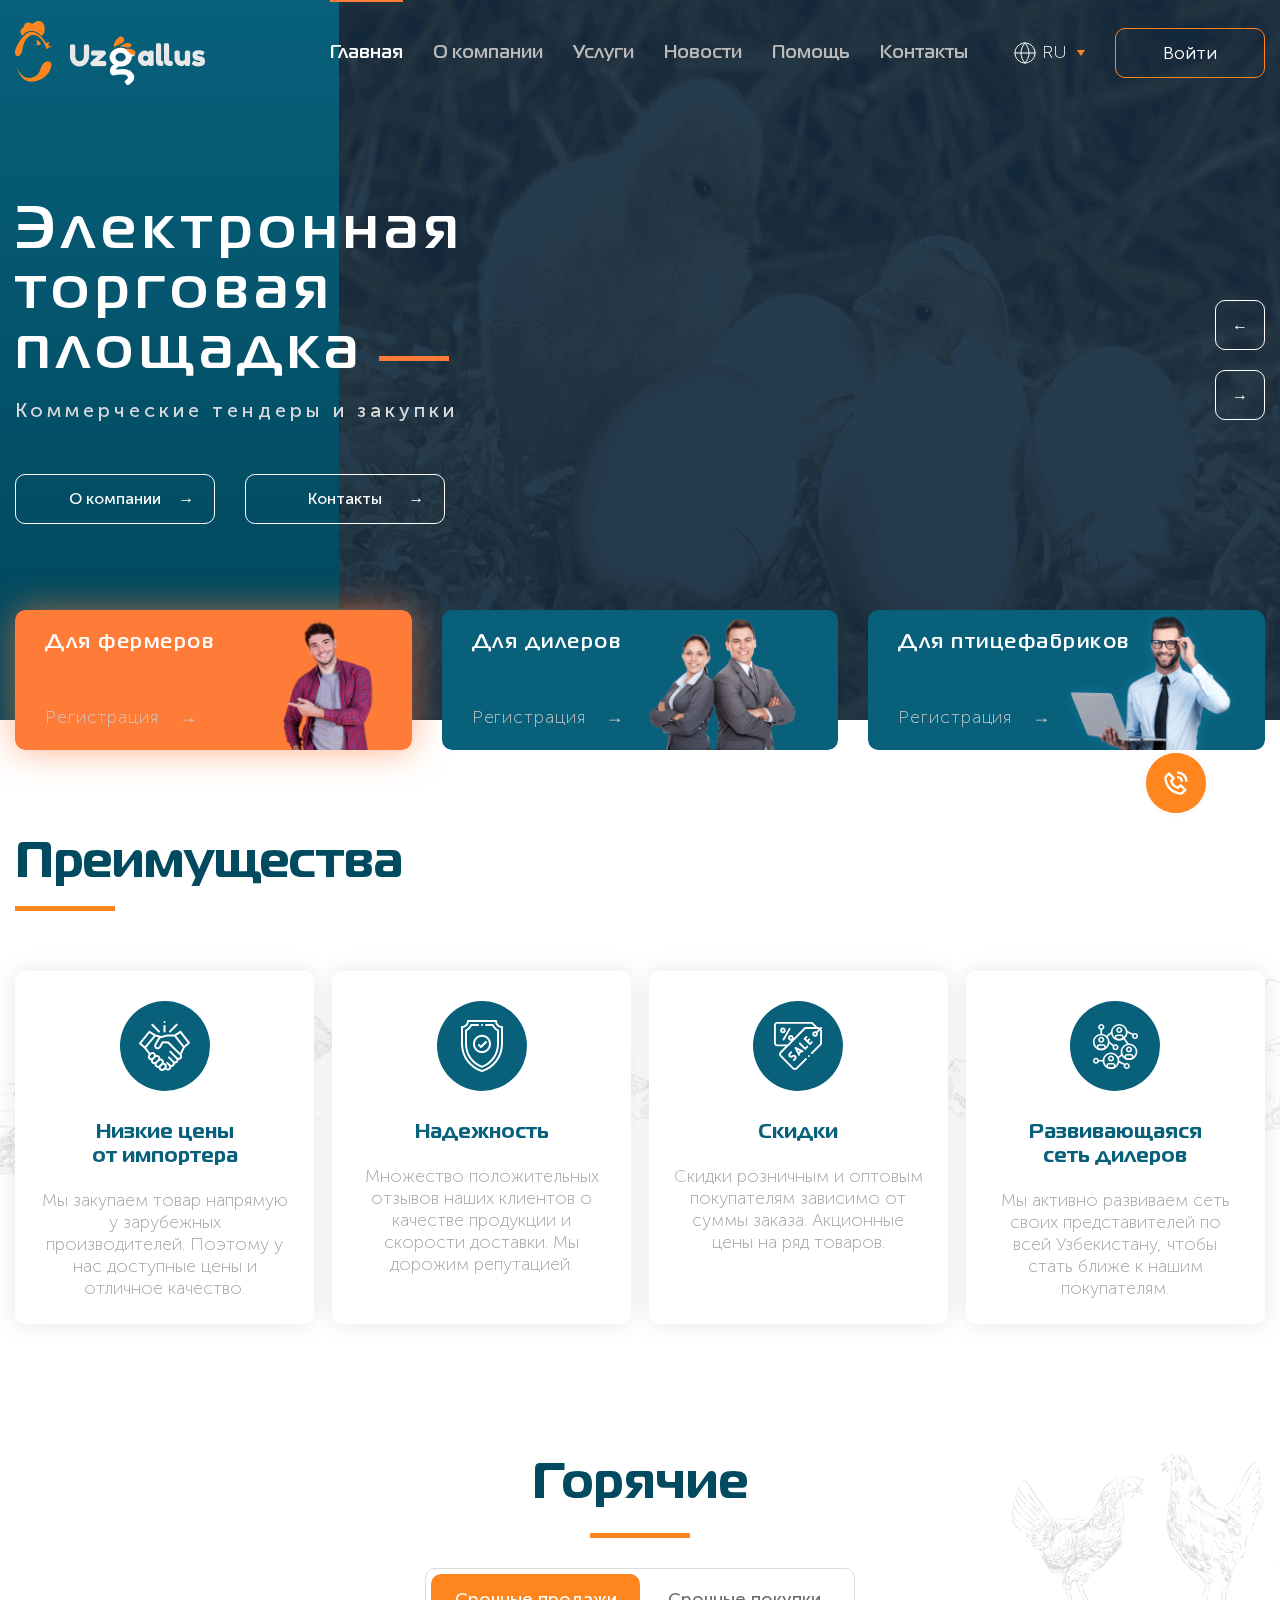
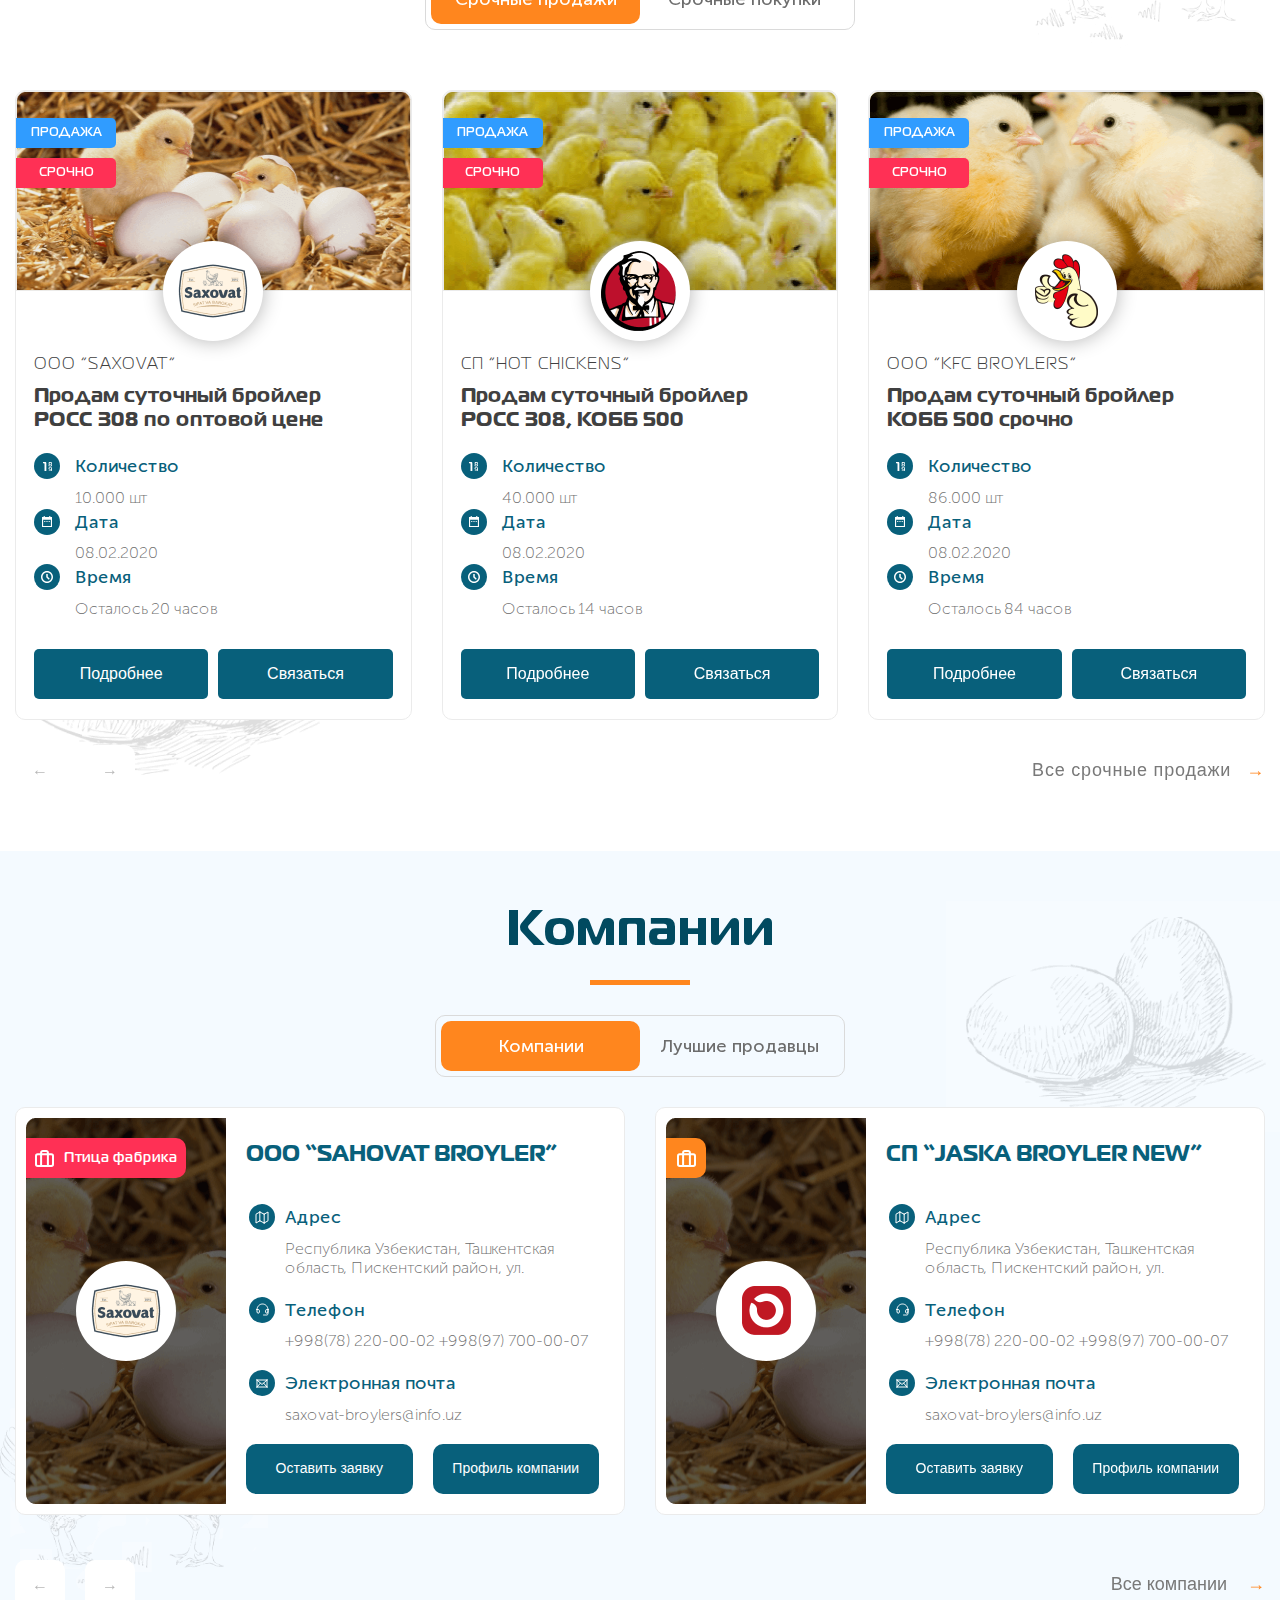
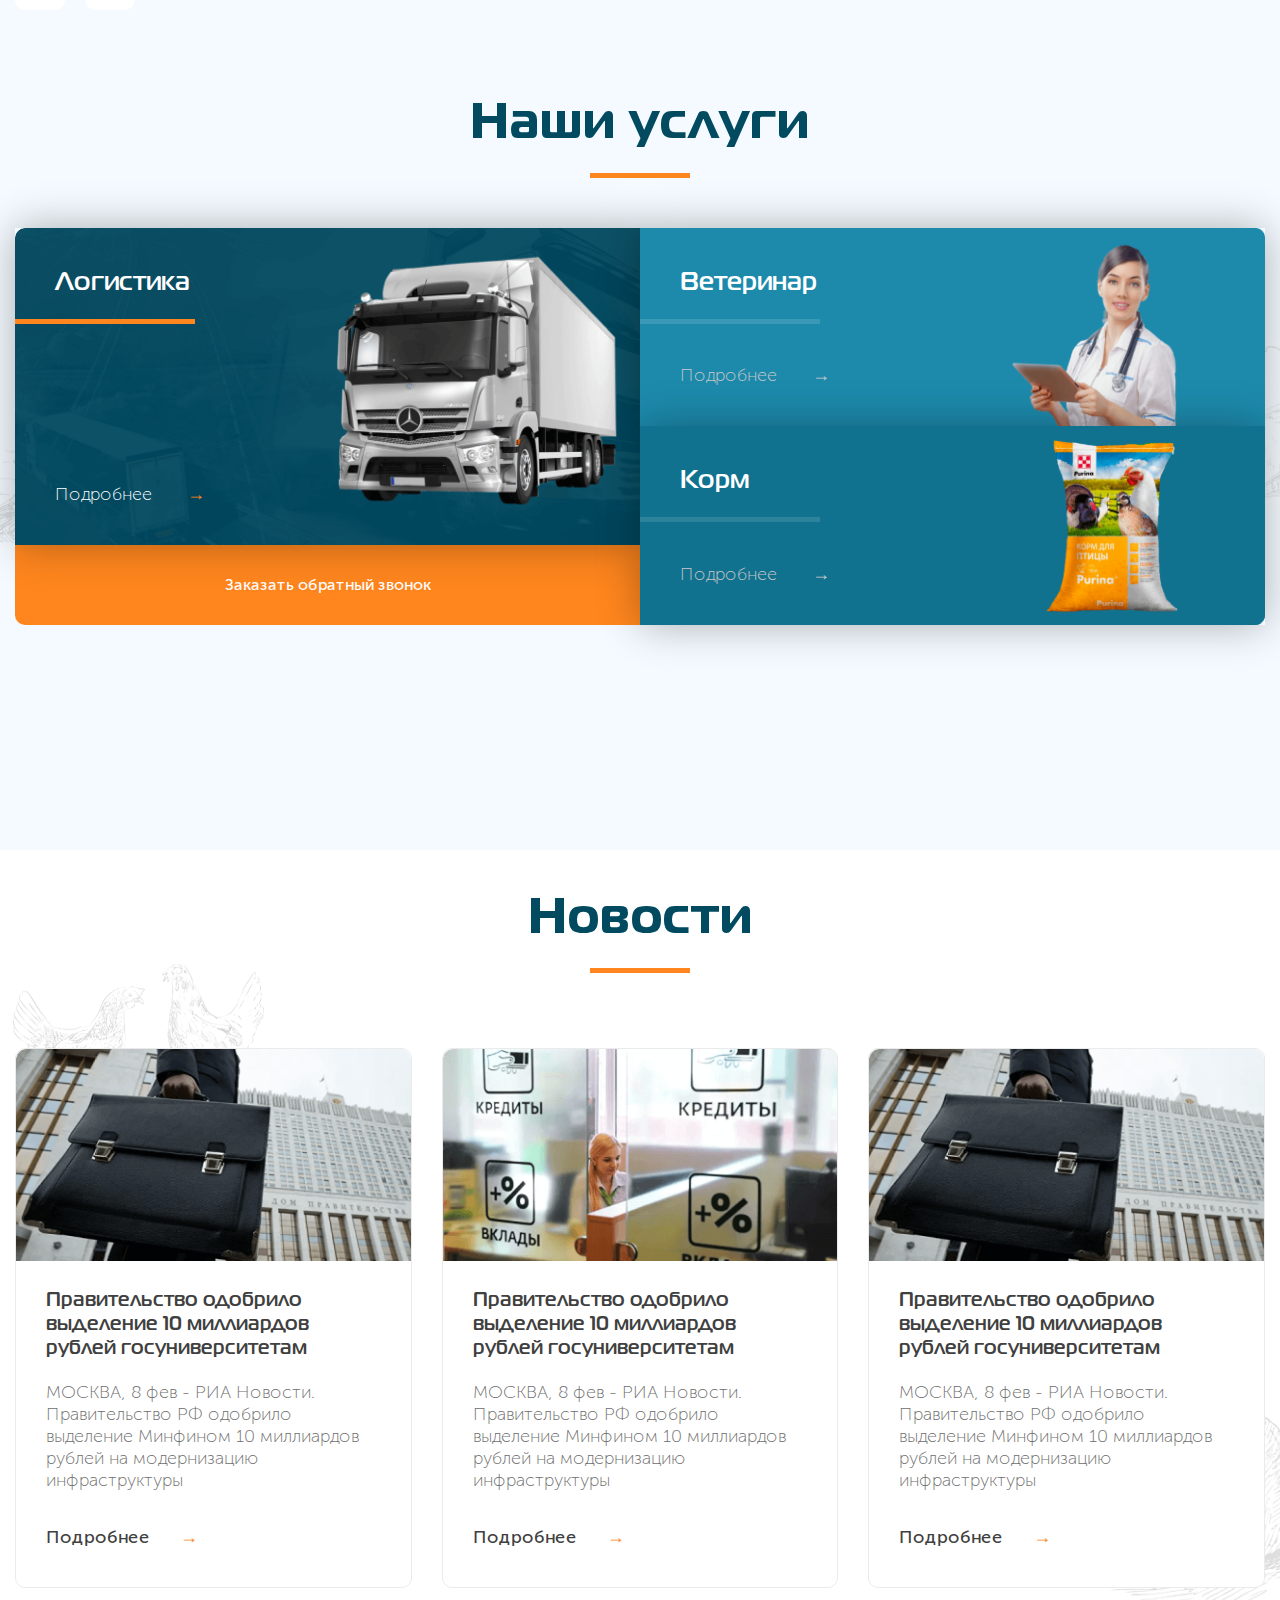
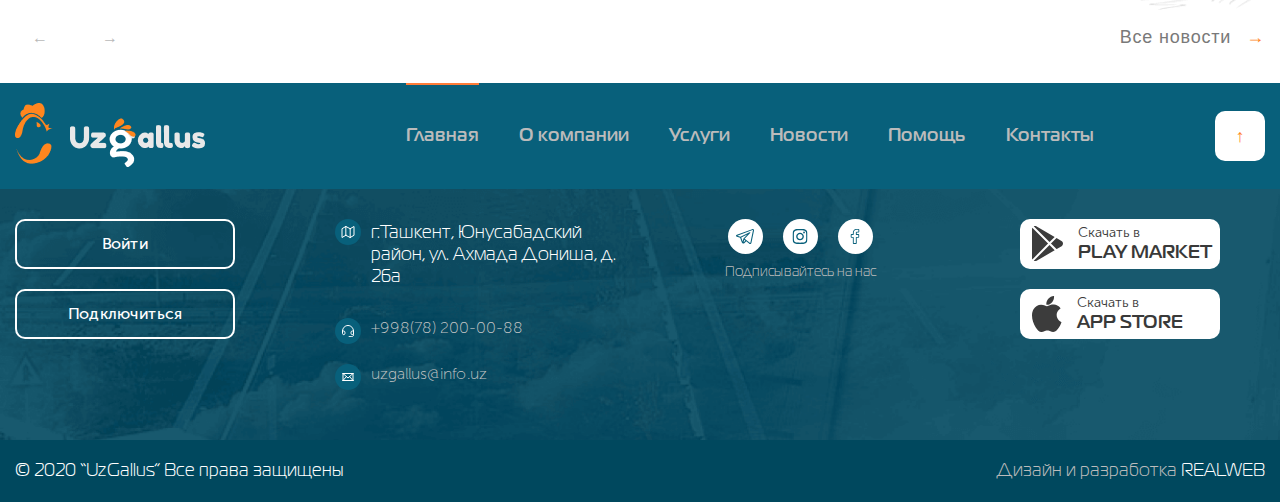
==== commit 539bd329: "secondcommit" ====
--- a/index.html
+++ b/index.html
@@ -1,4 +1,5 @@
 <!DOCTYPE html>
+<!-- main -->
 <html lang="ru">
 <head>
   <meta charset="utf-8"/>
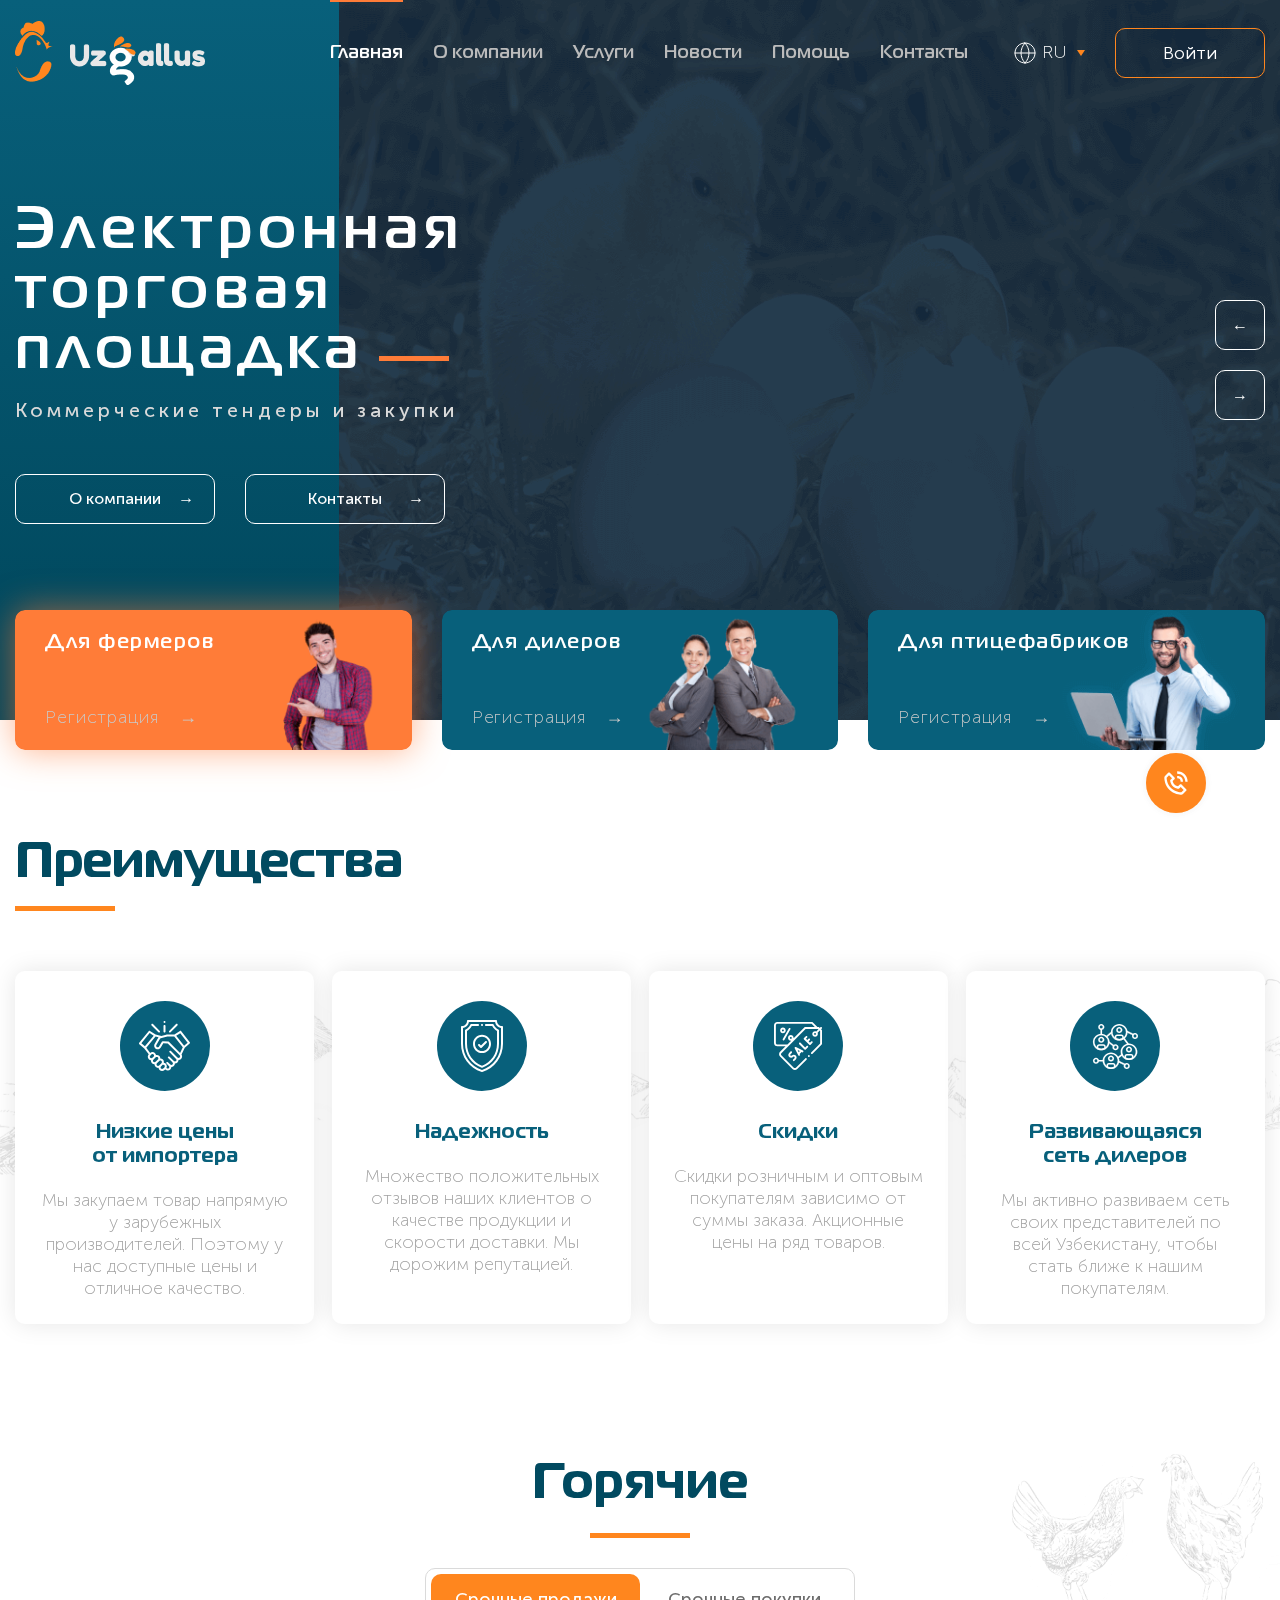
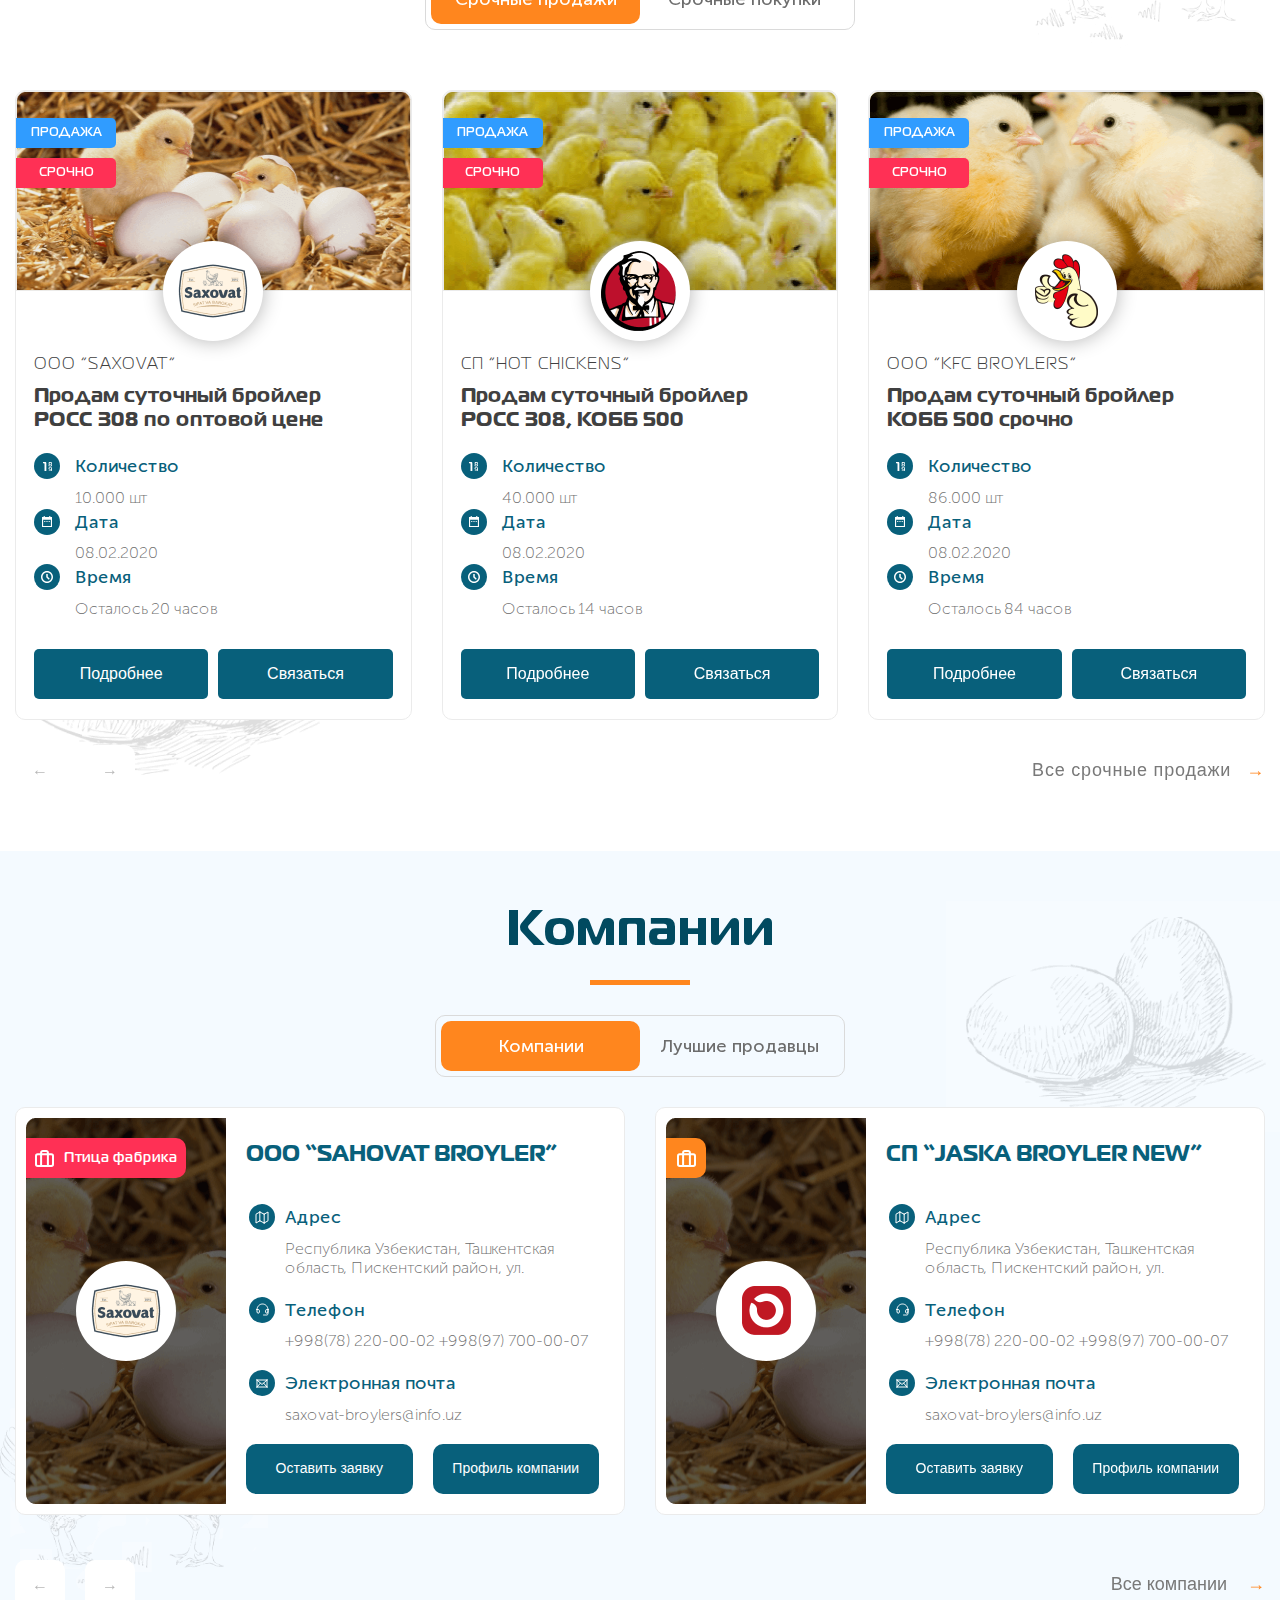
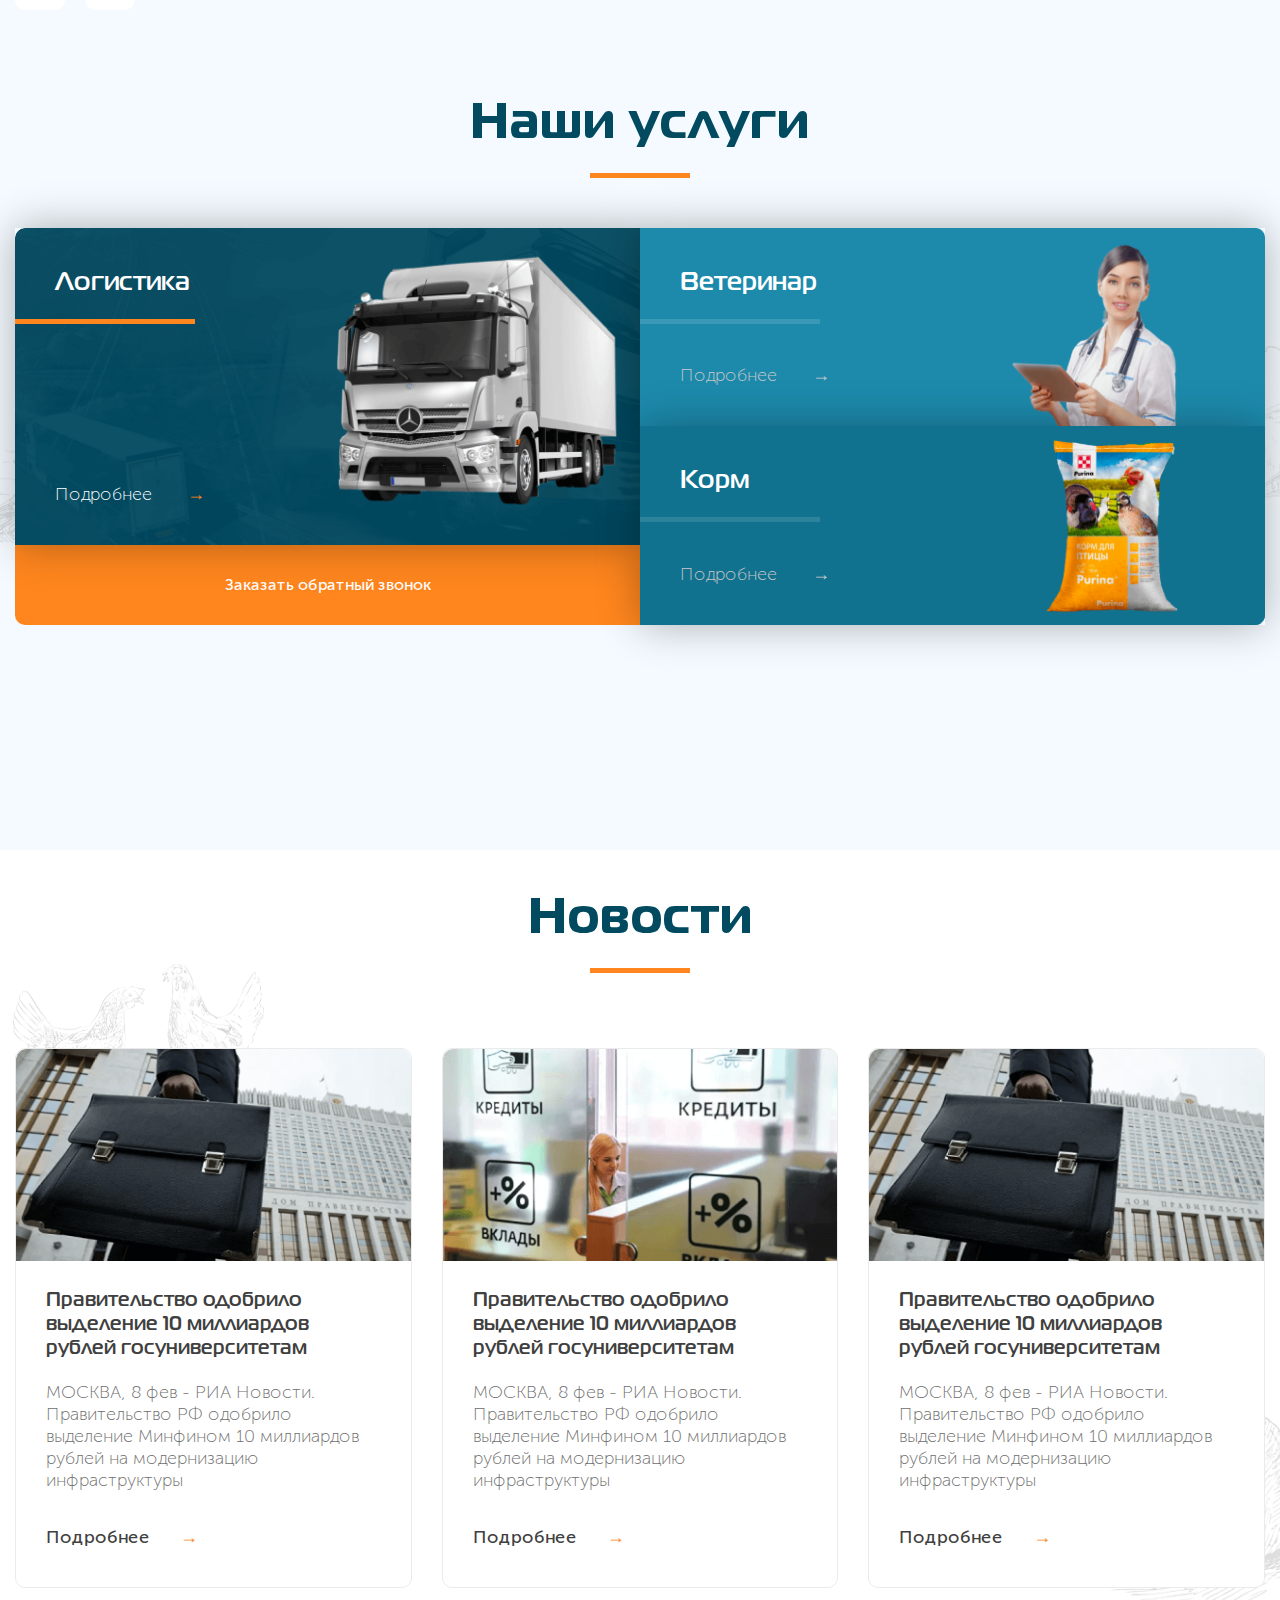
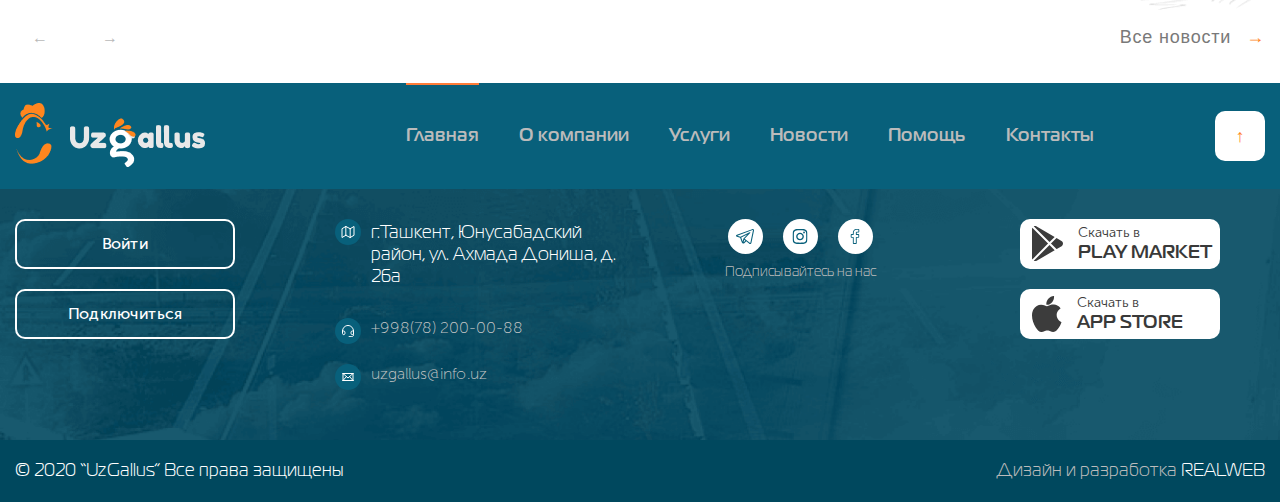
==== commit c281f8fb: "3 commit" ====
--- a/index.html
+++ b/index.html
@@ -1,5 +1,5 @@
 <!DOCTYPE html>
-<!-- main -->
+<!-- main and som more text-->
 <html lang="ru">
 <head>
   <meta charset="utf-8"/>
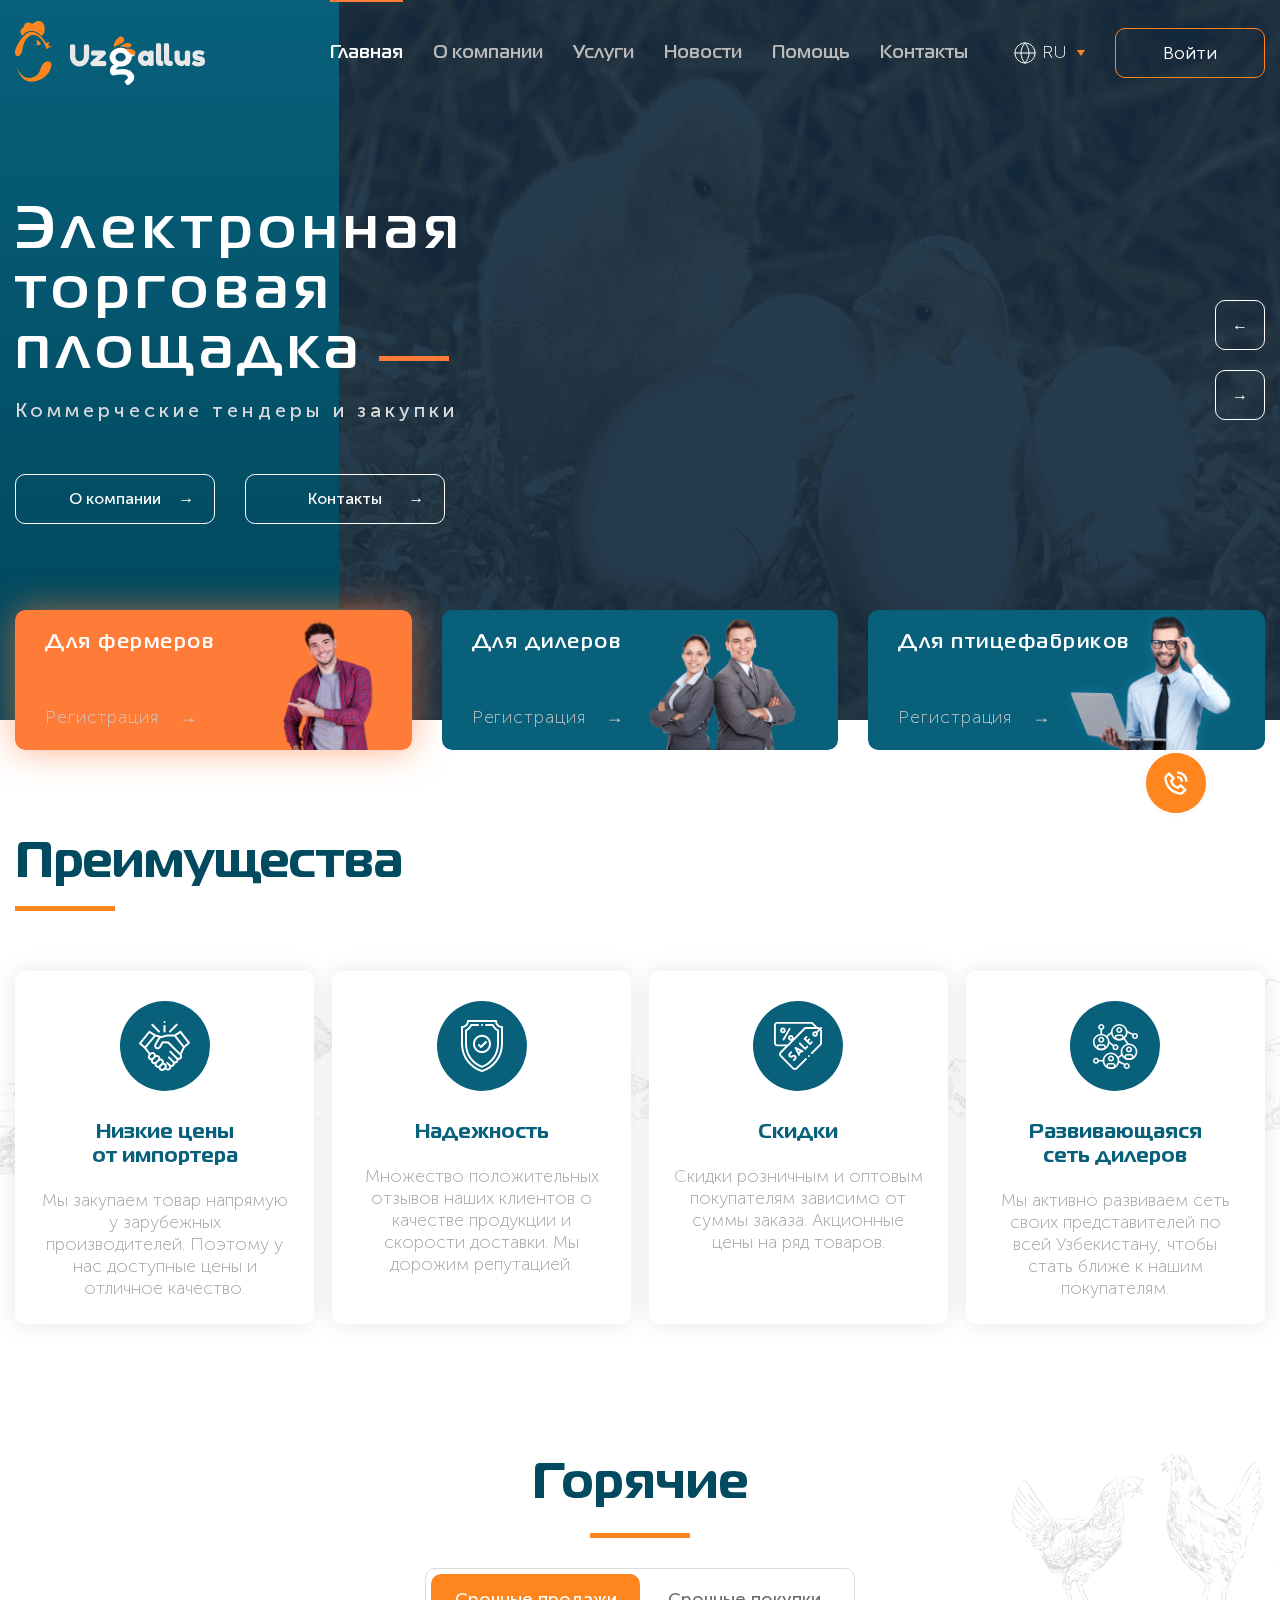
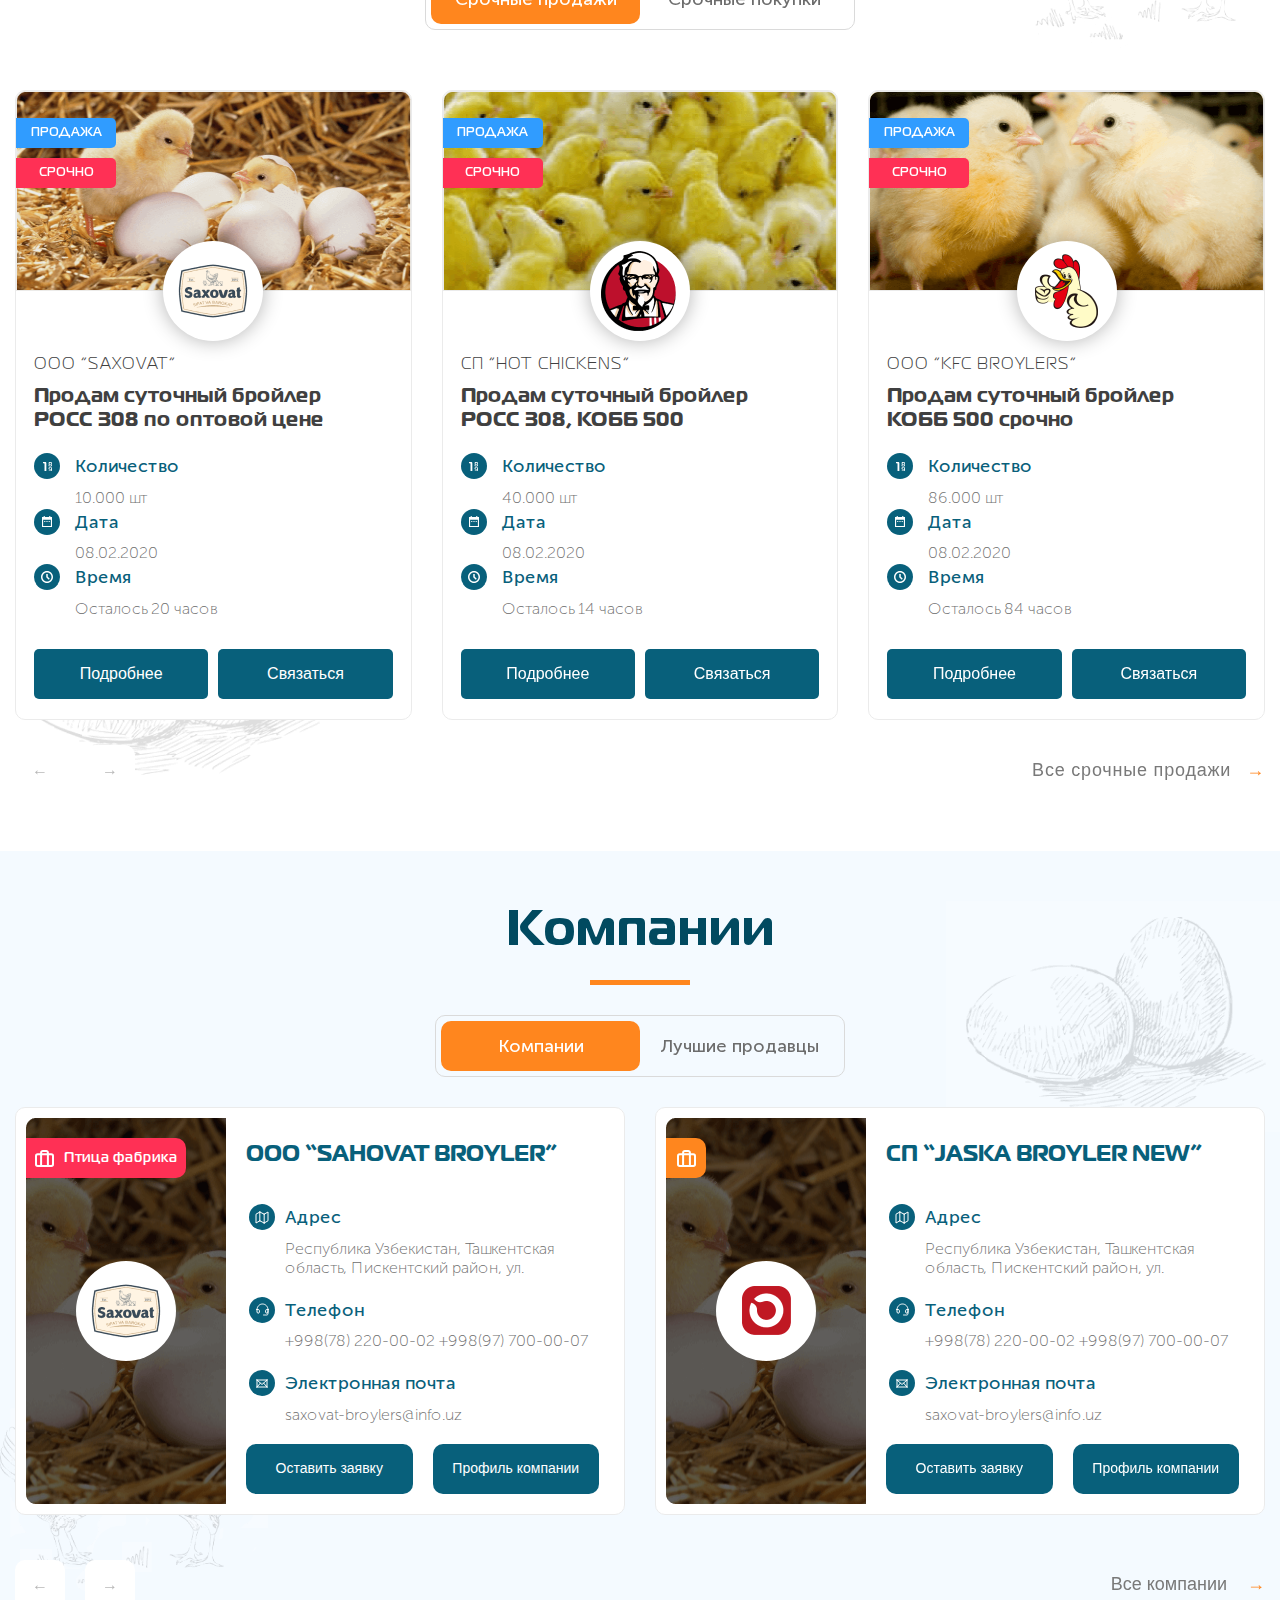
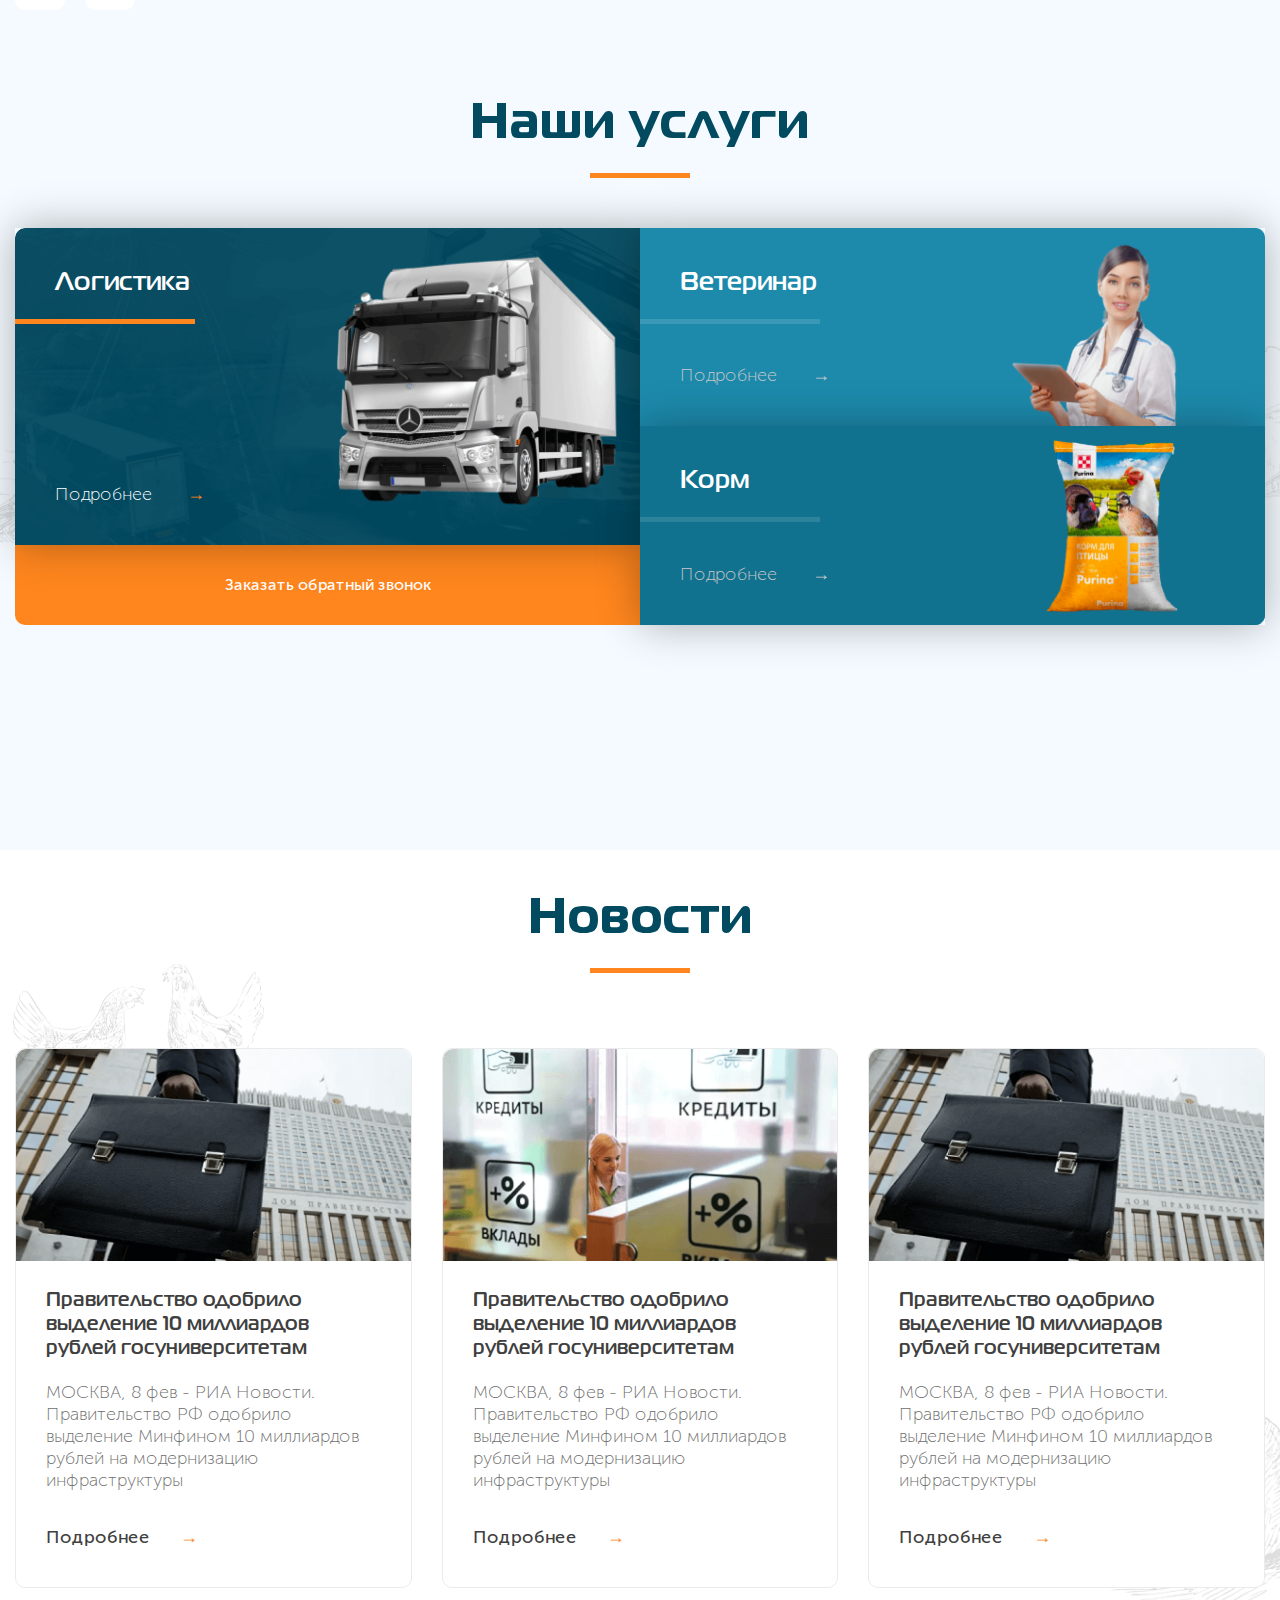
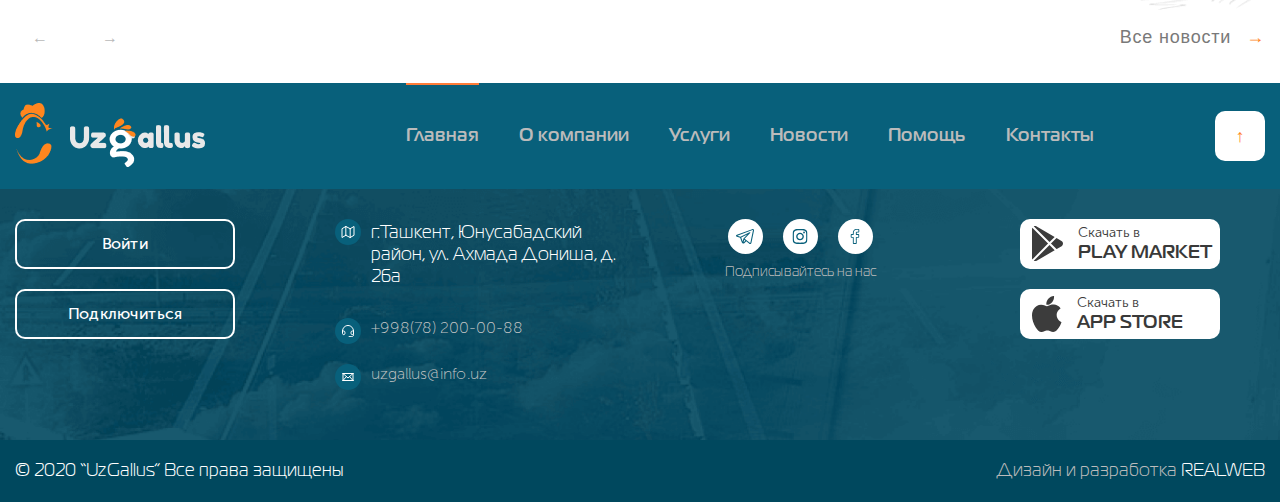
==== commit 15f15189: "4 commit" ====
--- a/index.html
+++ b/index.html
@@ -1,5 +1,5 @@
 <!DOCTYPE html>
-<!-- main and som more text-->
+<!-- main and som more text  yeah-->
 <html lang="ru">
 <head>
   <meta charset="utf-8"/>
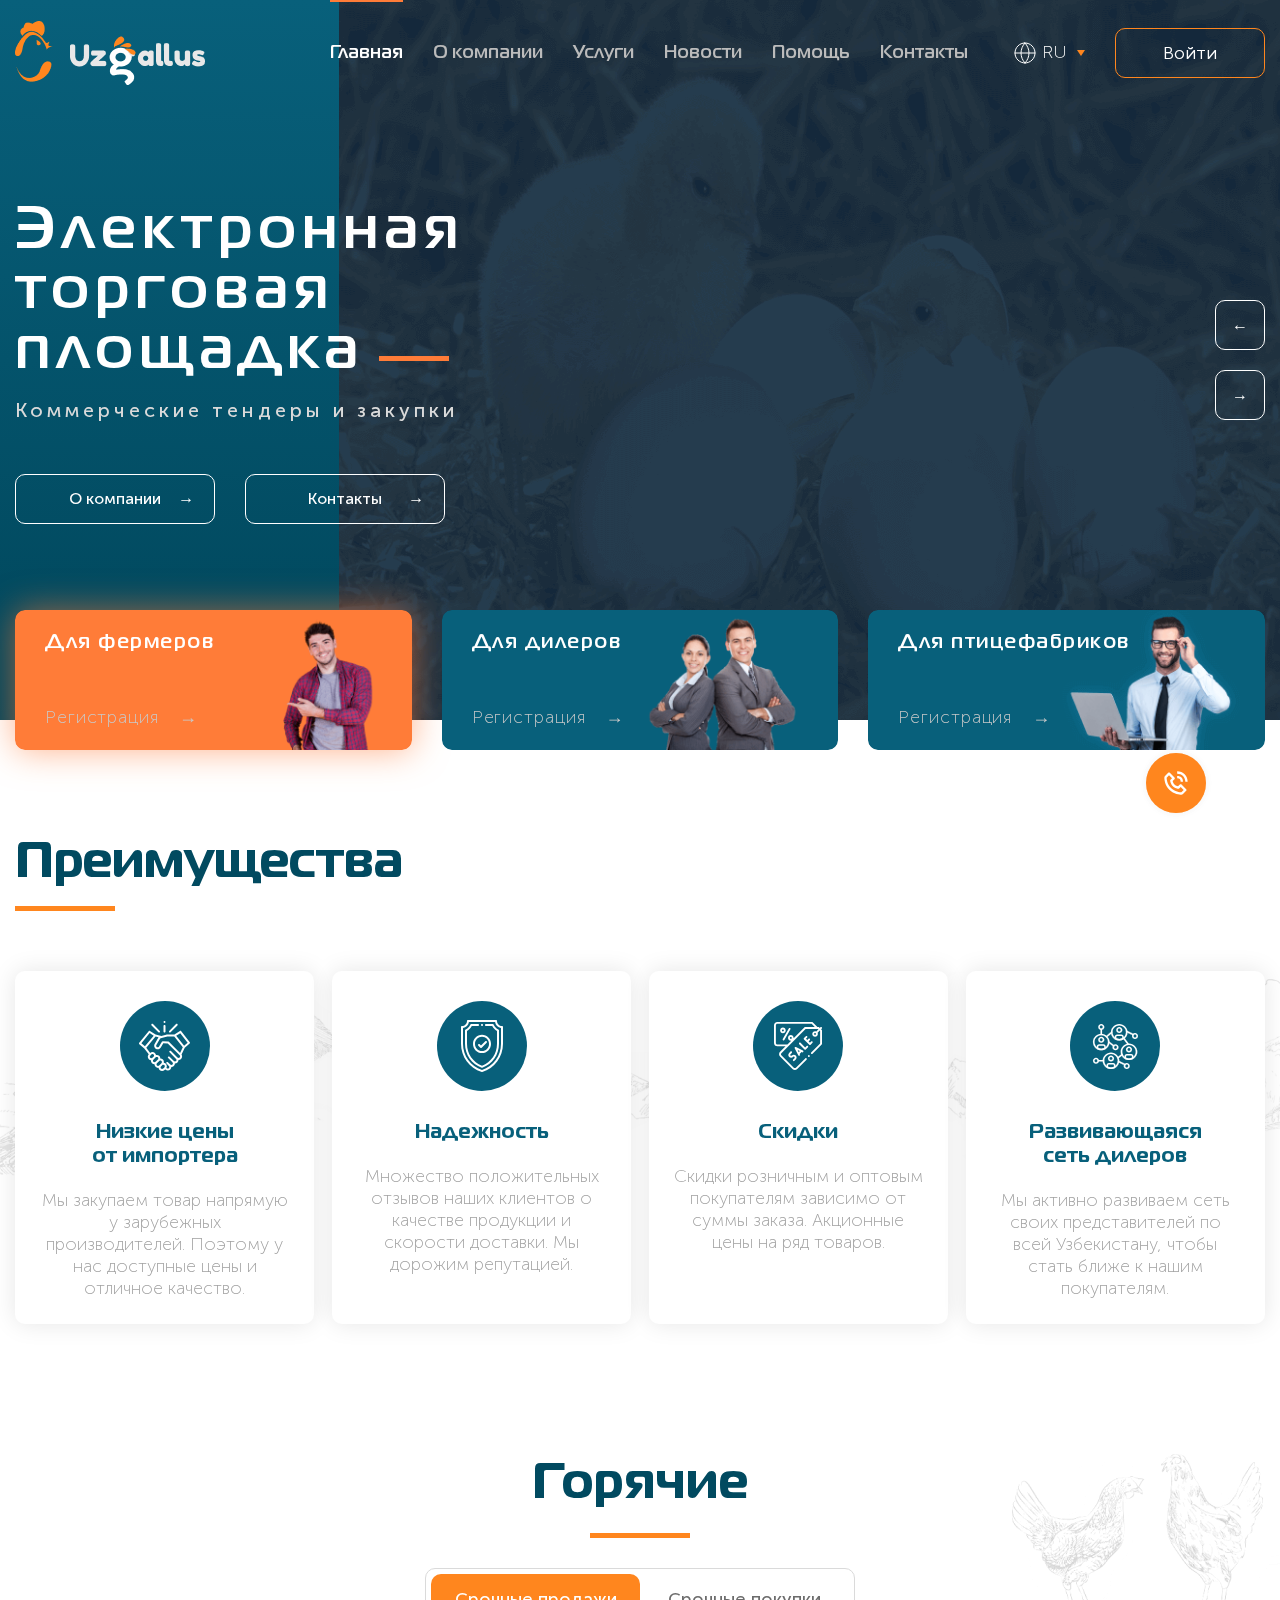
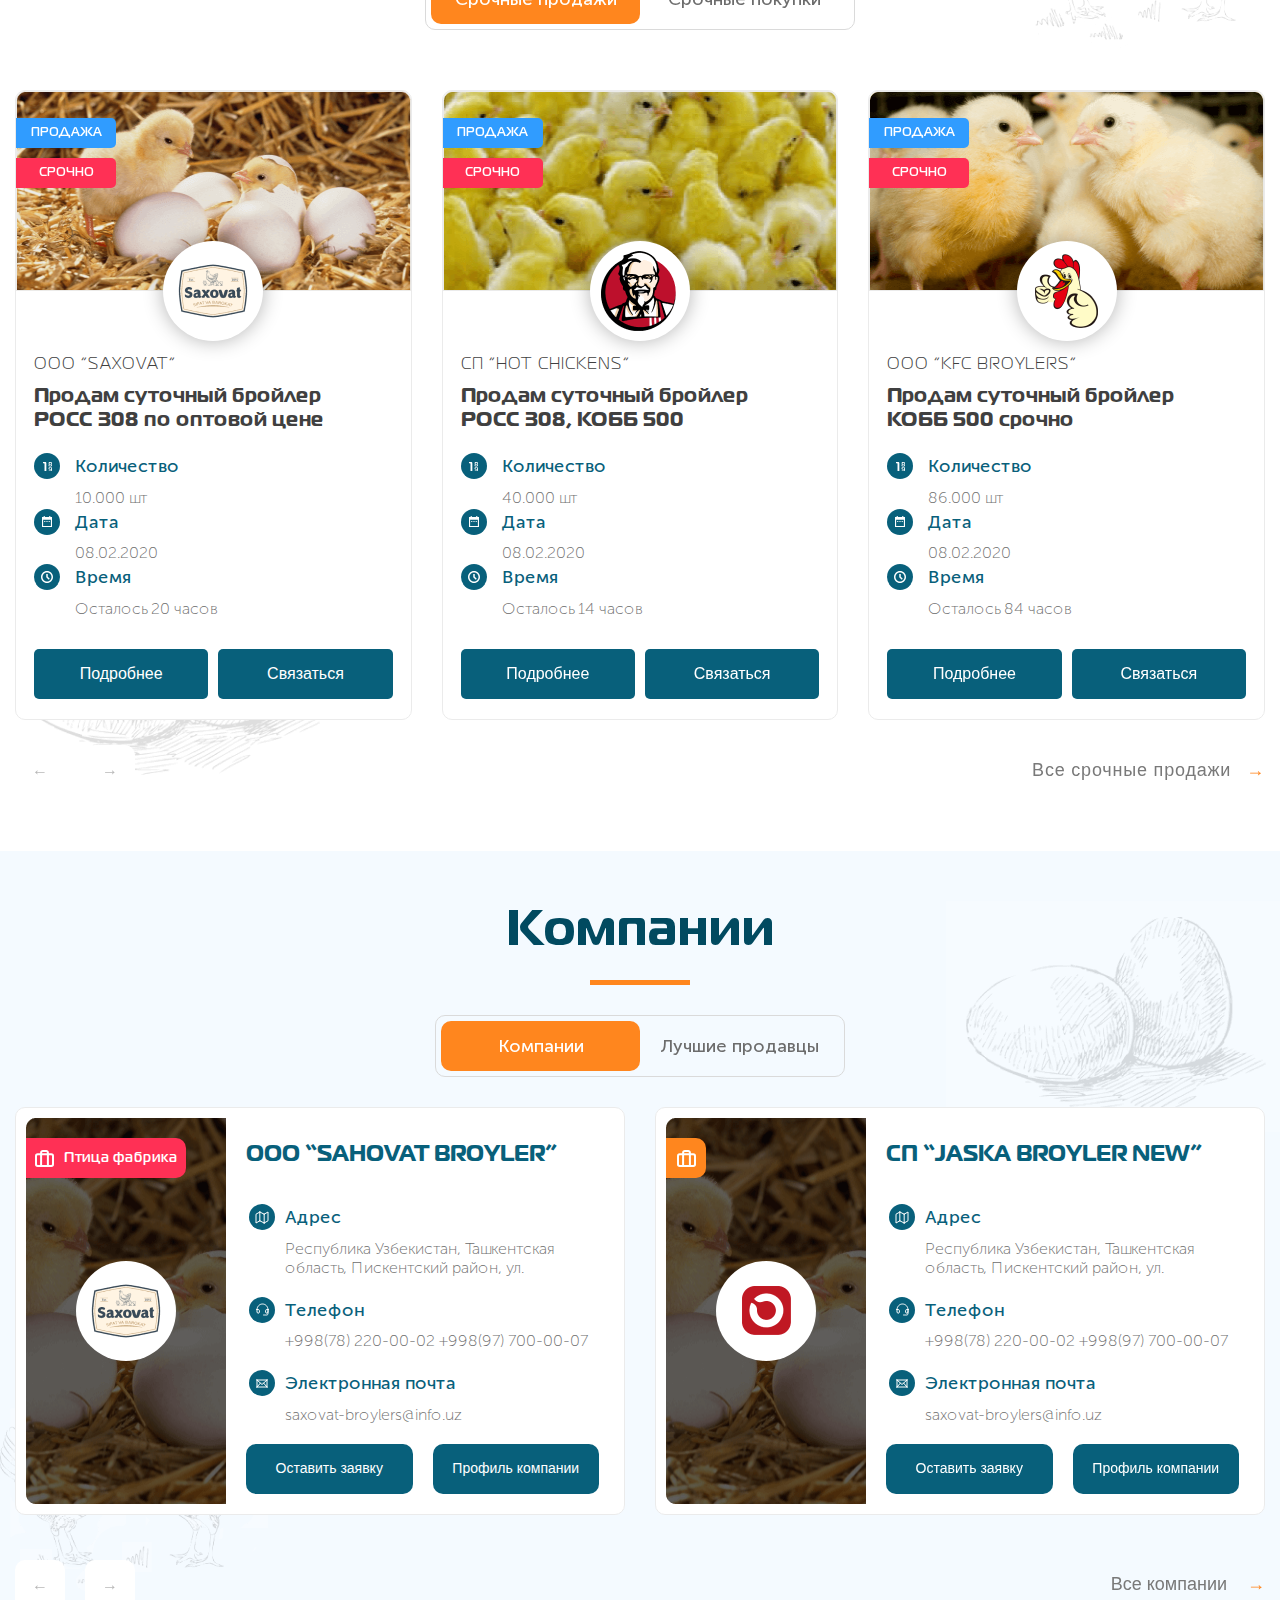
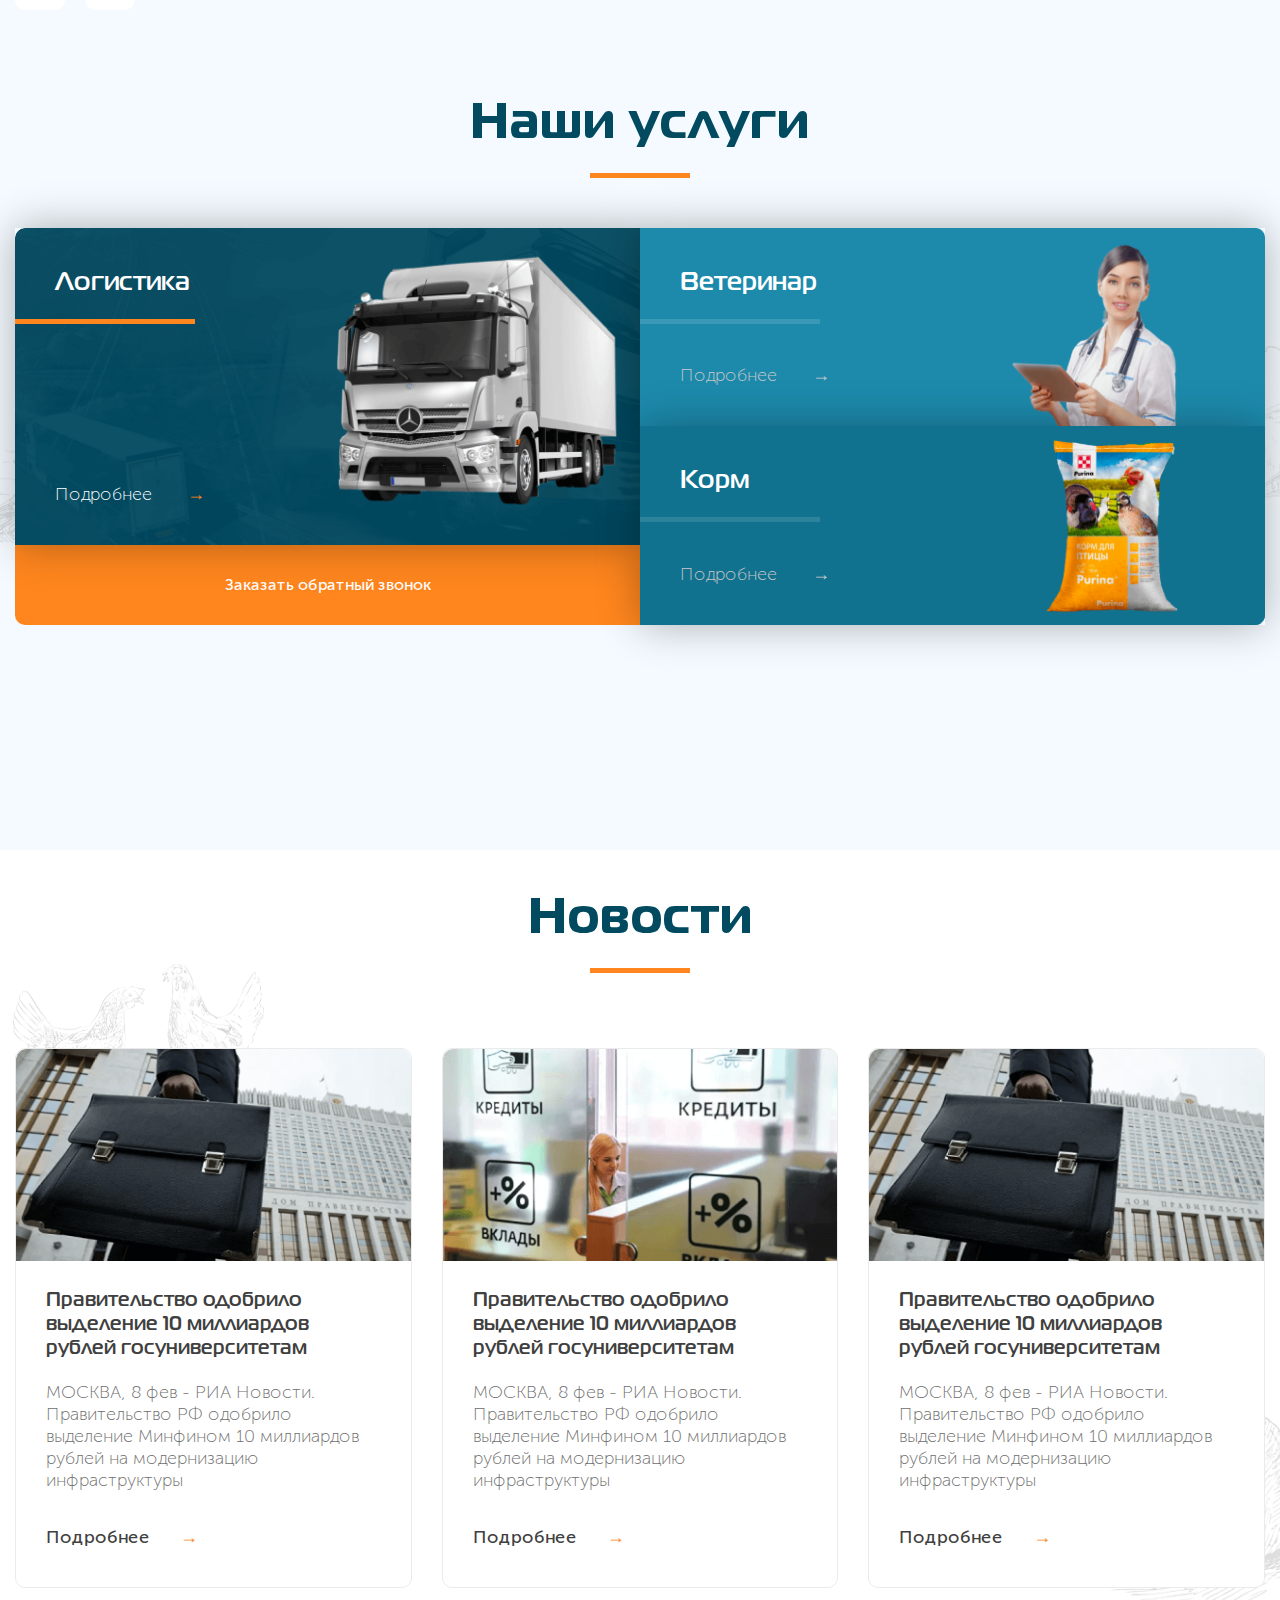
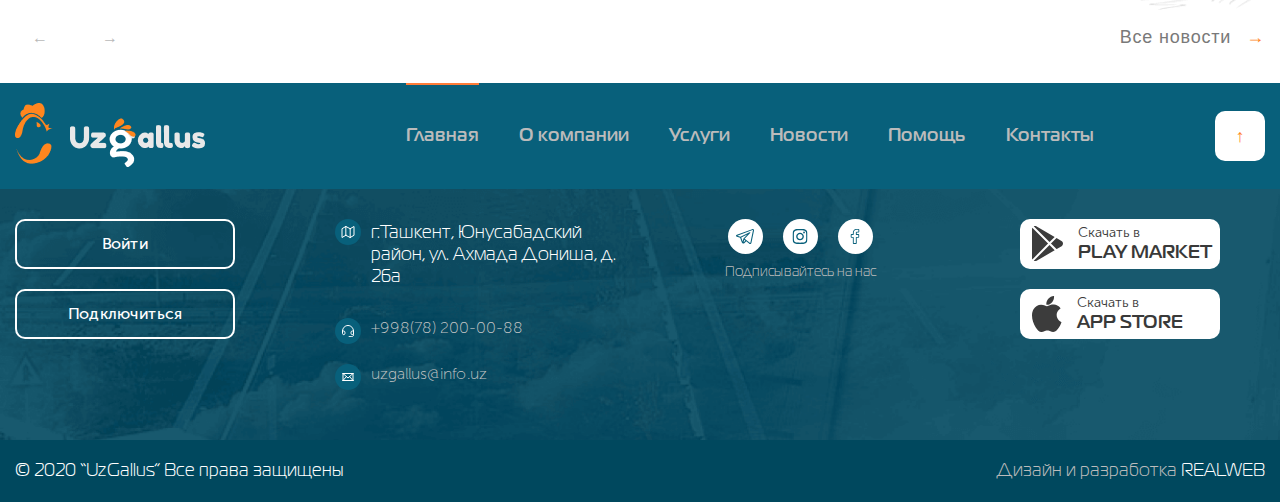
==== commit 3dade36d: "5 commit" ====
--- a/index.html
+++ b/index.html
@@ -1,5 +1,5 @@
 <!DOCTYPE html>
-<!-- main and som more text  yeah-->
+<!-- main and som more text  yeah and more-->
 <html lang="ru">
 <head>
   <meta charset="utf-8"/>
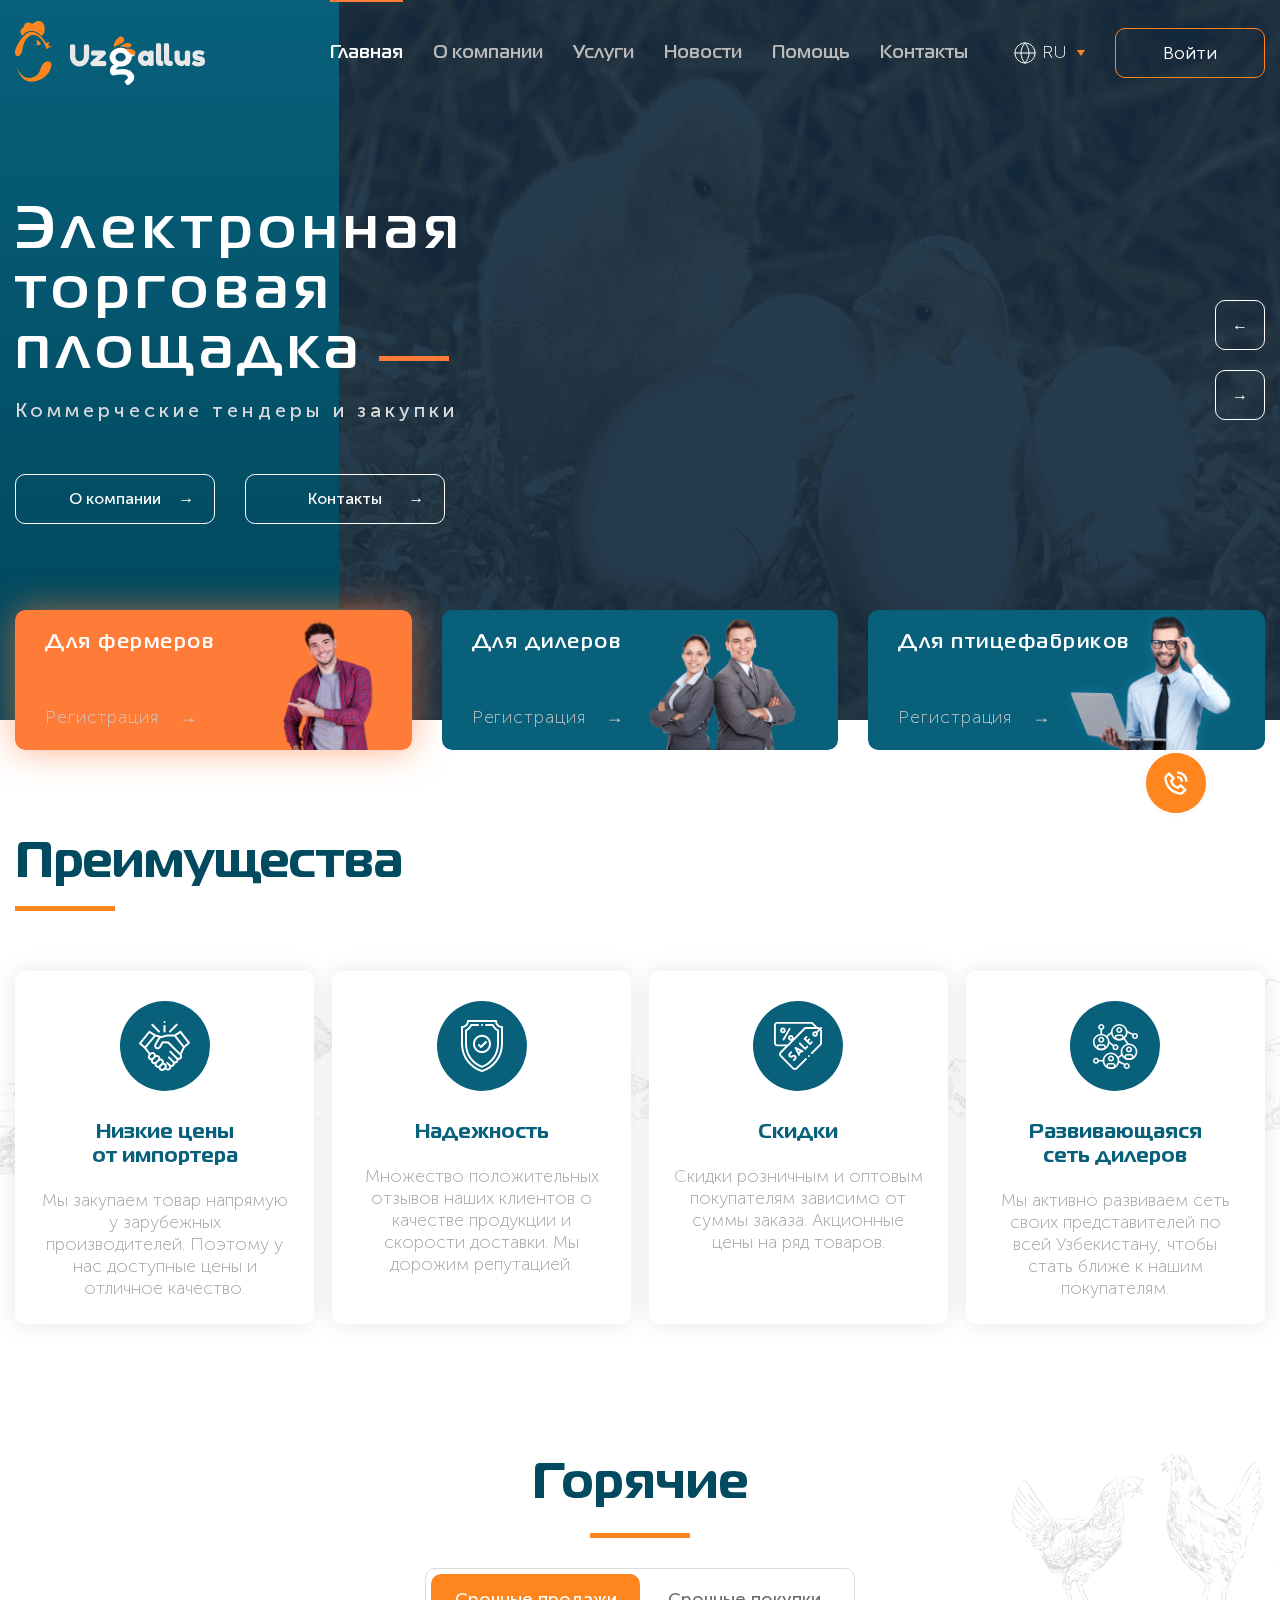
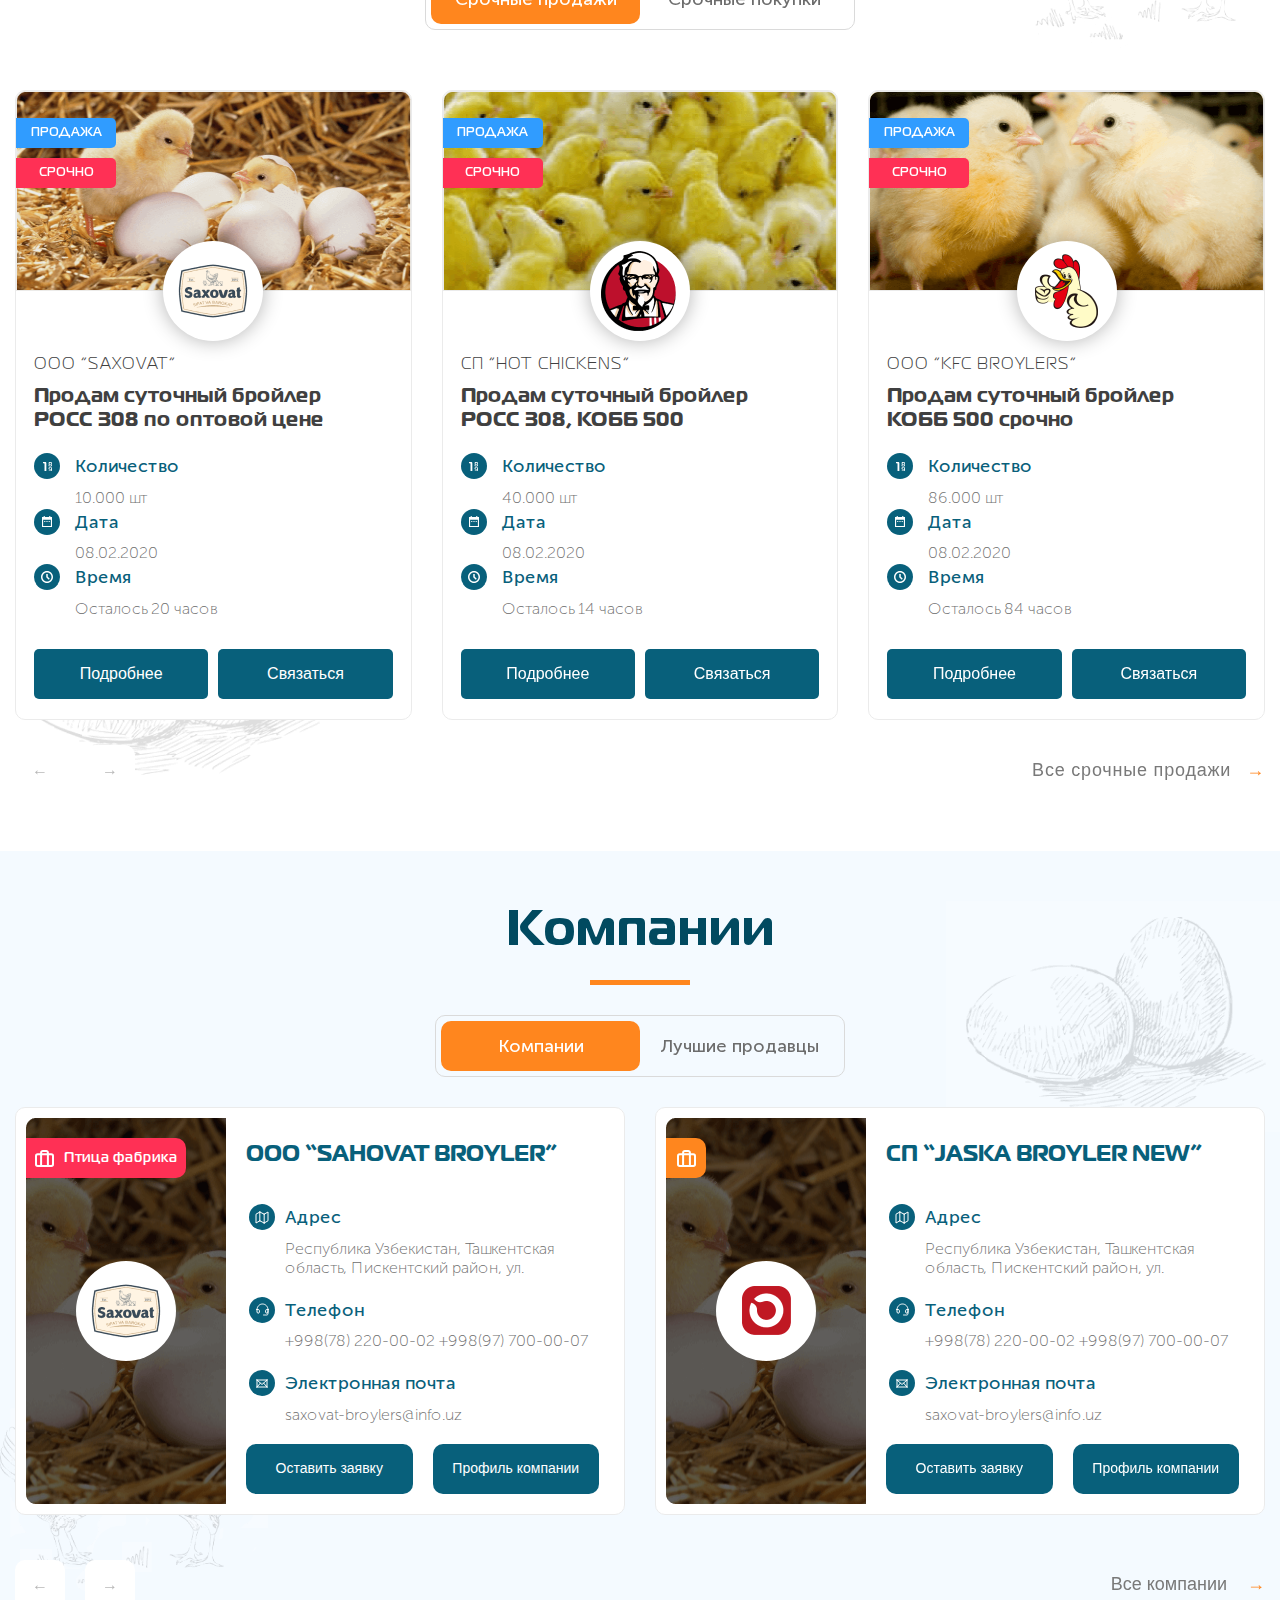
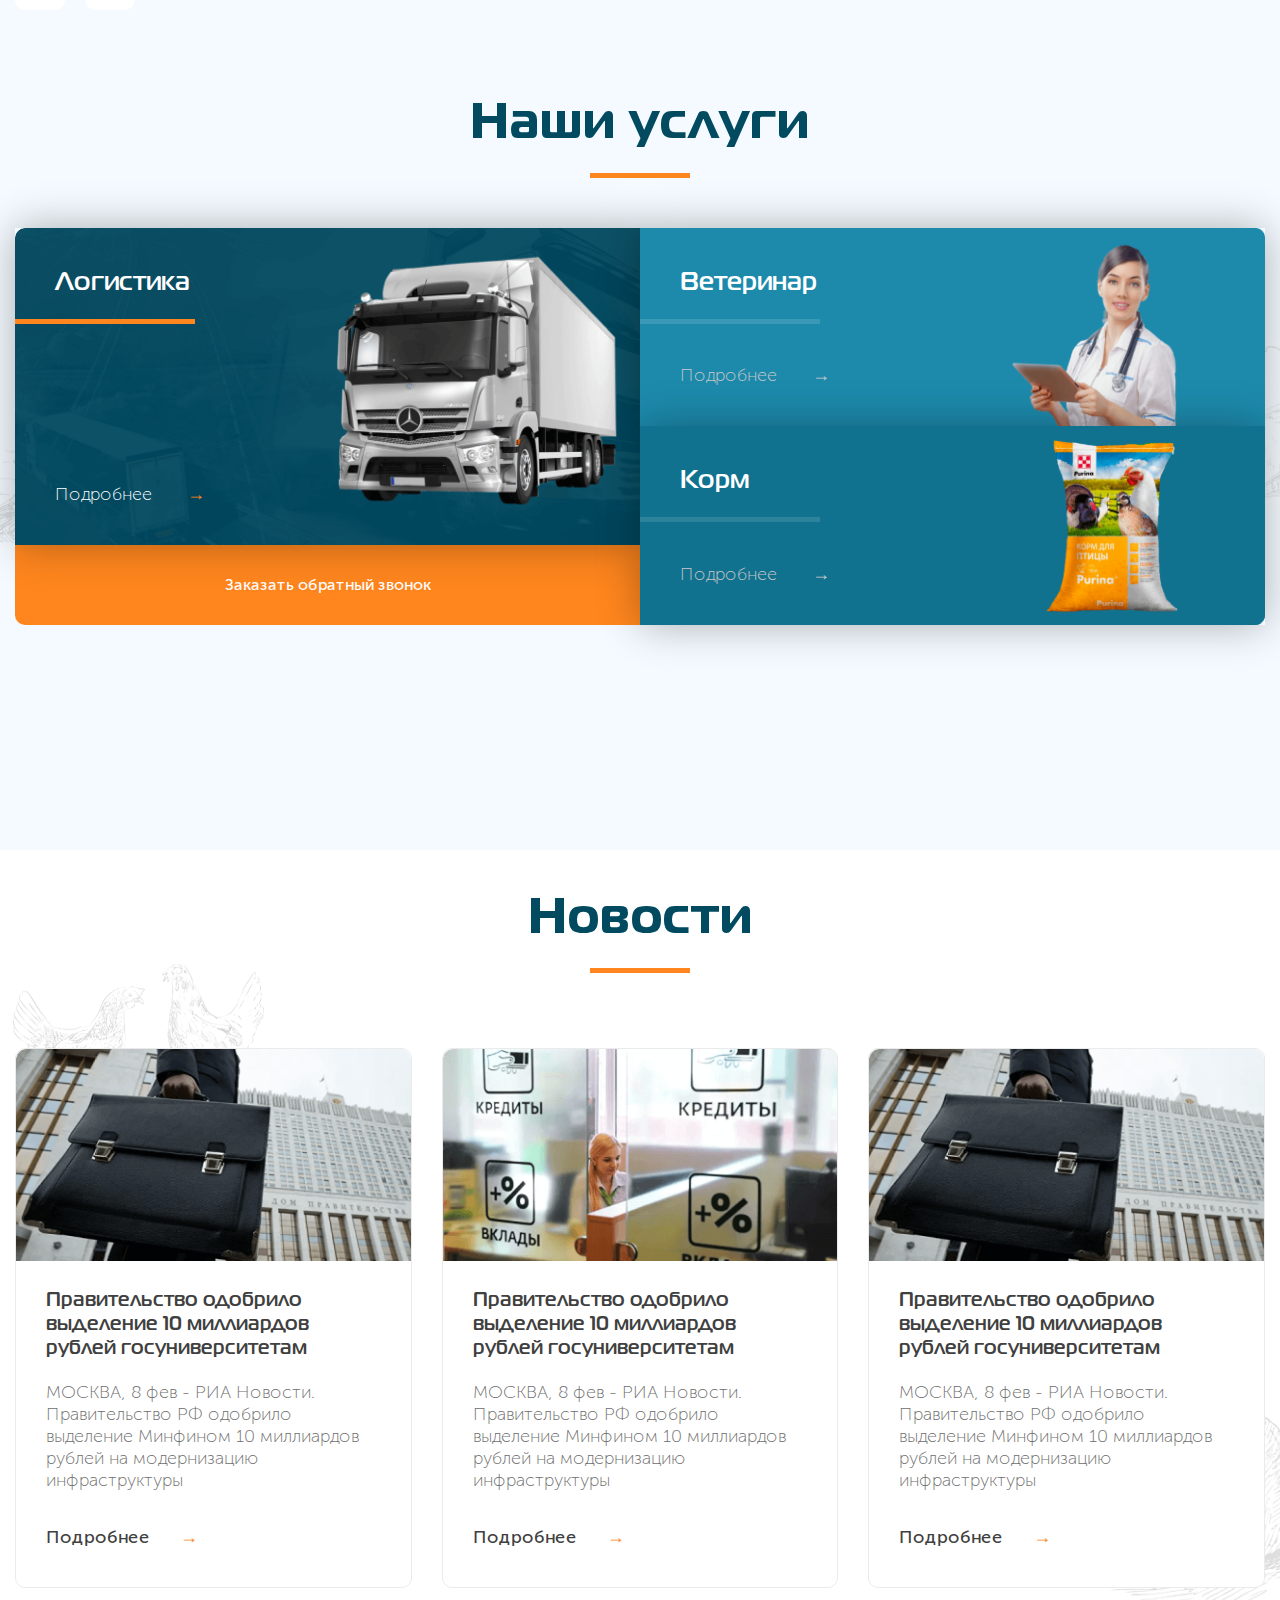
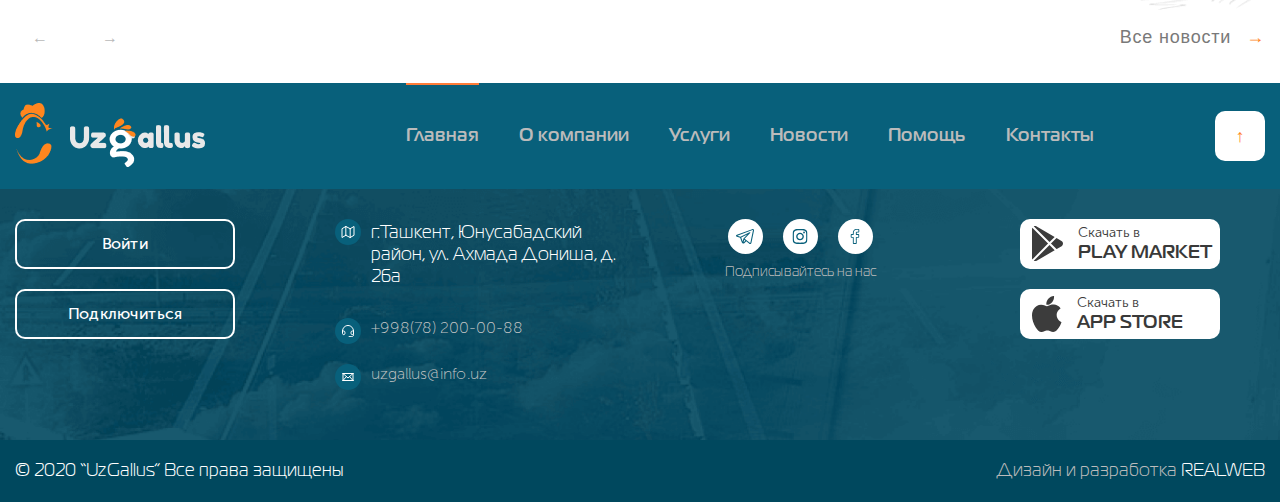
==== commit 3dd3fffa: "one more" ====
--- a/index.html
+++ b/index.html
@@ -1,5 +1,5 @@
 <!DOCTYPE html>
-<!-- main and som more text  yeah and more-->
+<!-- main and som more text  yeah and more and some else-->
 <html lang="ru">
 <head>
   <meta charset="utf-8"/>
@@ -2959,7 +2959,7 @@
     </a>
     <div class="send_message_wibro_second"></div>
   </div>
-  
+
   <!-- Modal Call-->
   <div class="modal fade send_message_modal" id="exampleModalCenter" tabindex="-1" role="dialog"
        aria-labelledby="exampleModalCenterTitle" aria-hidden="true">
@@ -3641,4 +3641,3 @@
 
 </body>
 </html>
-
